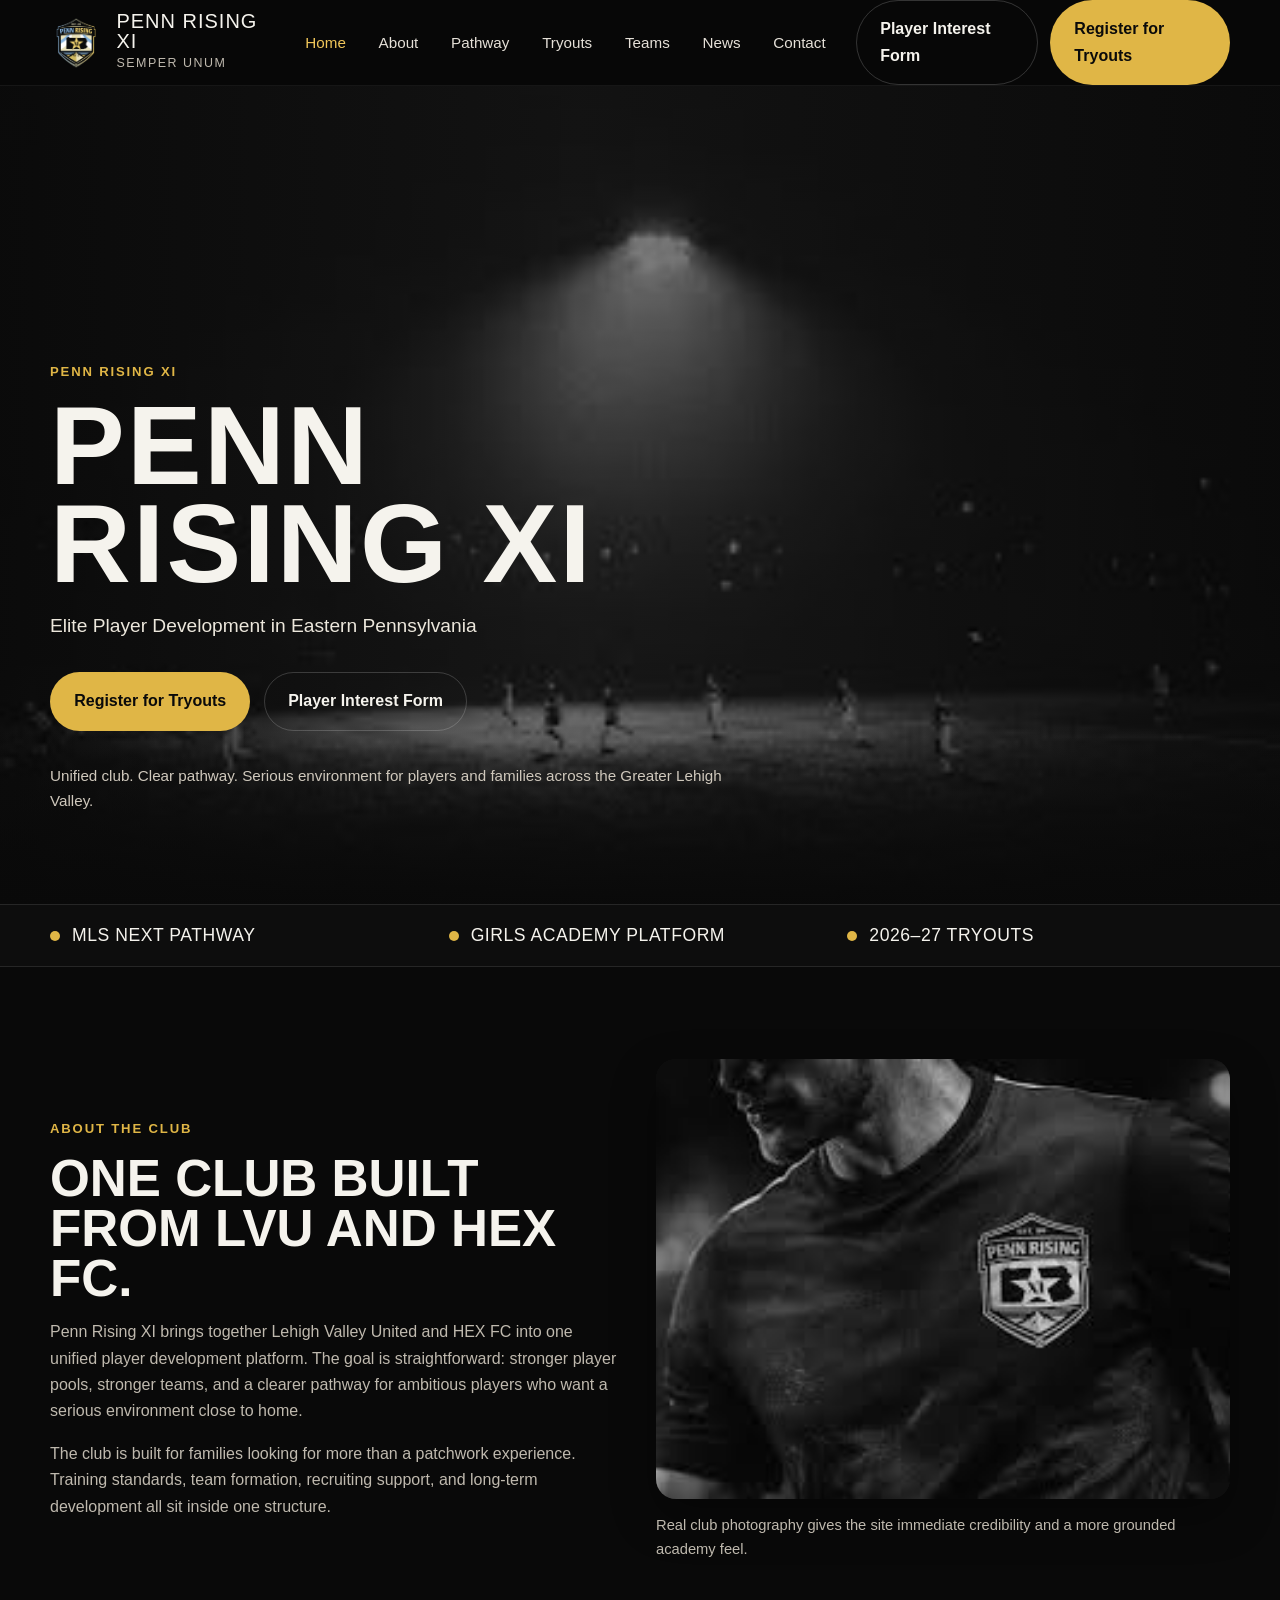
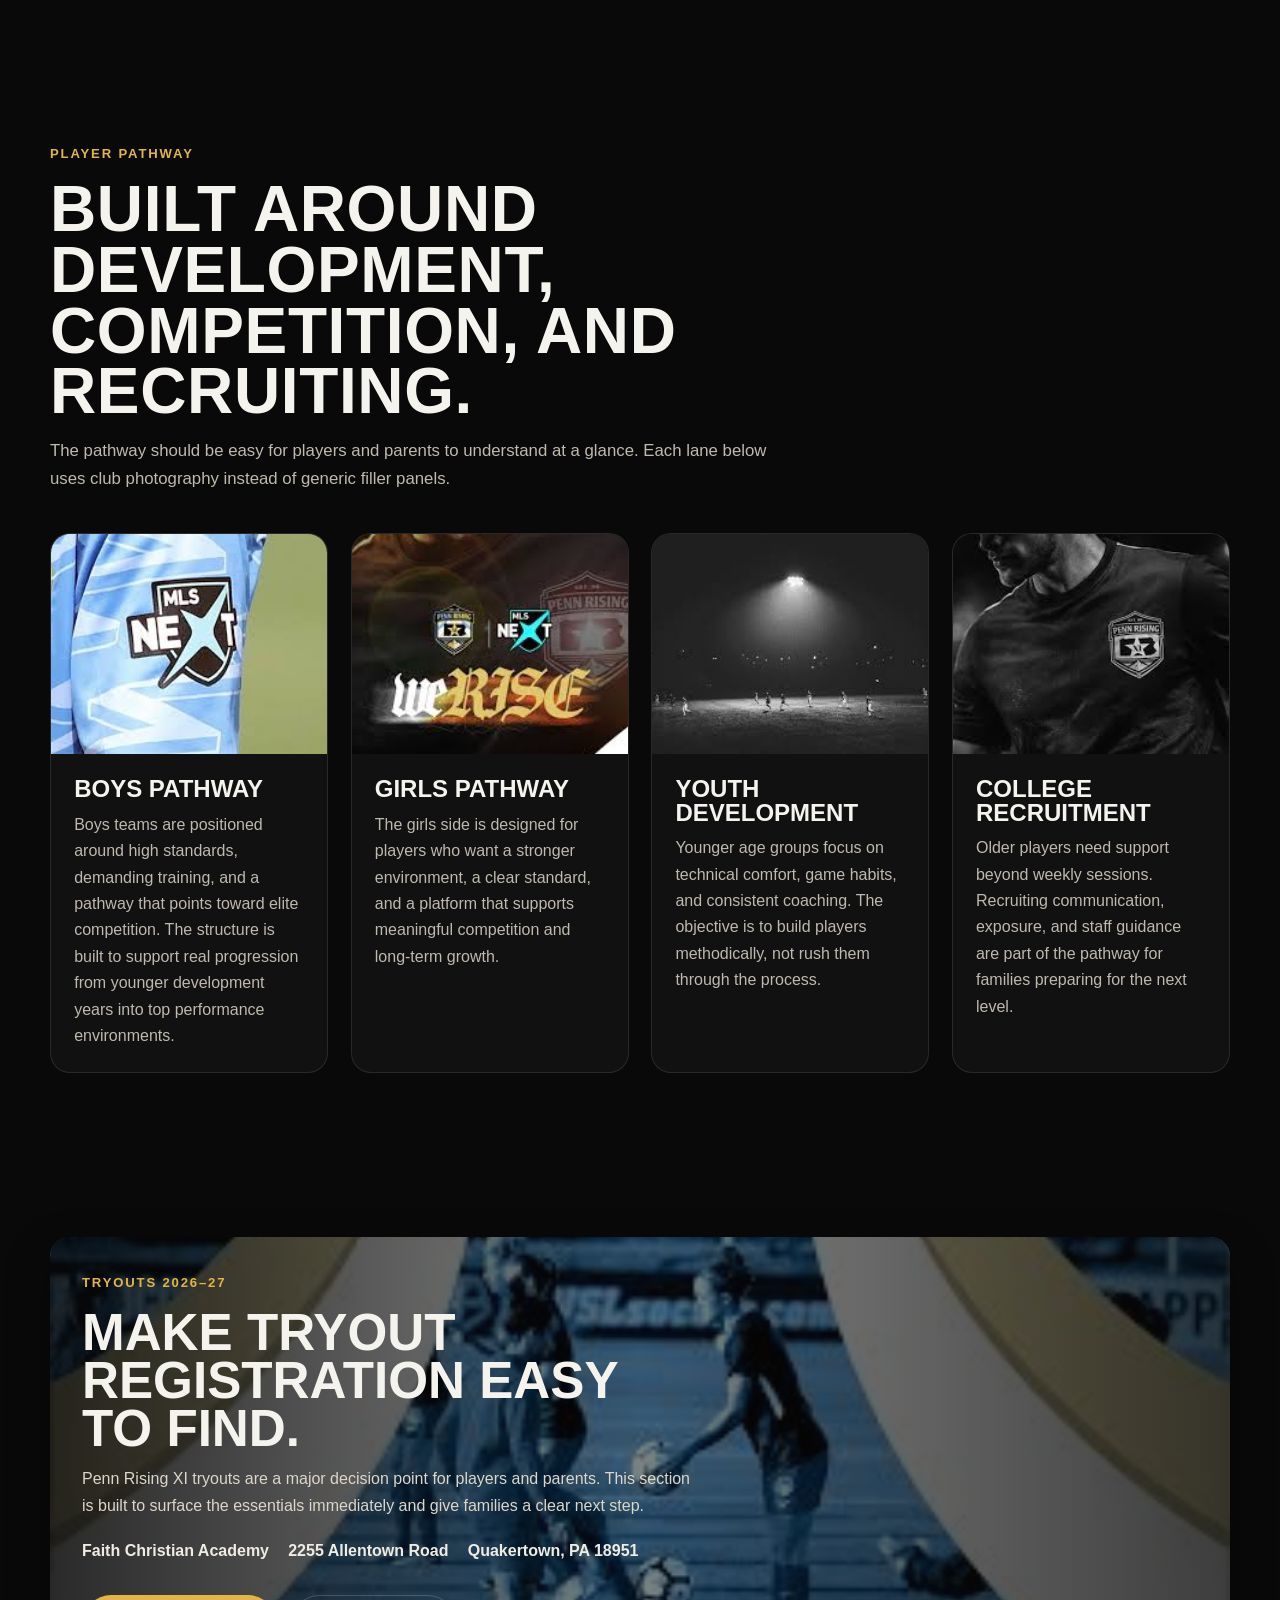
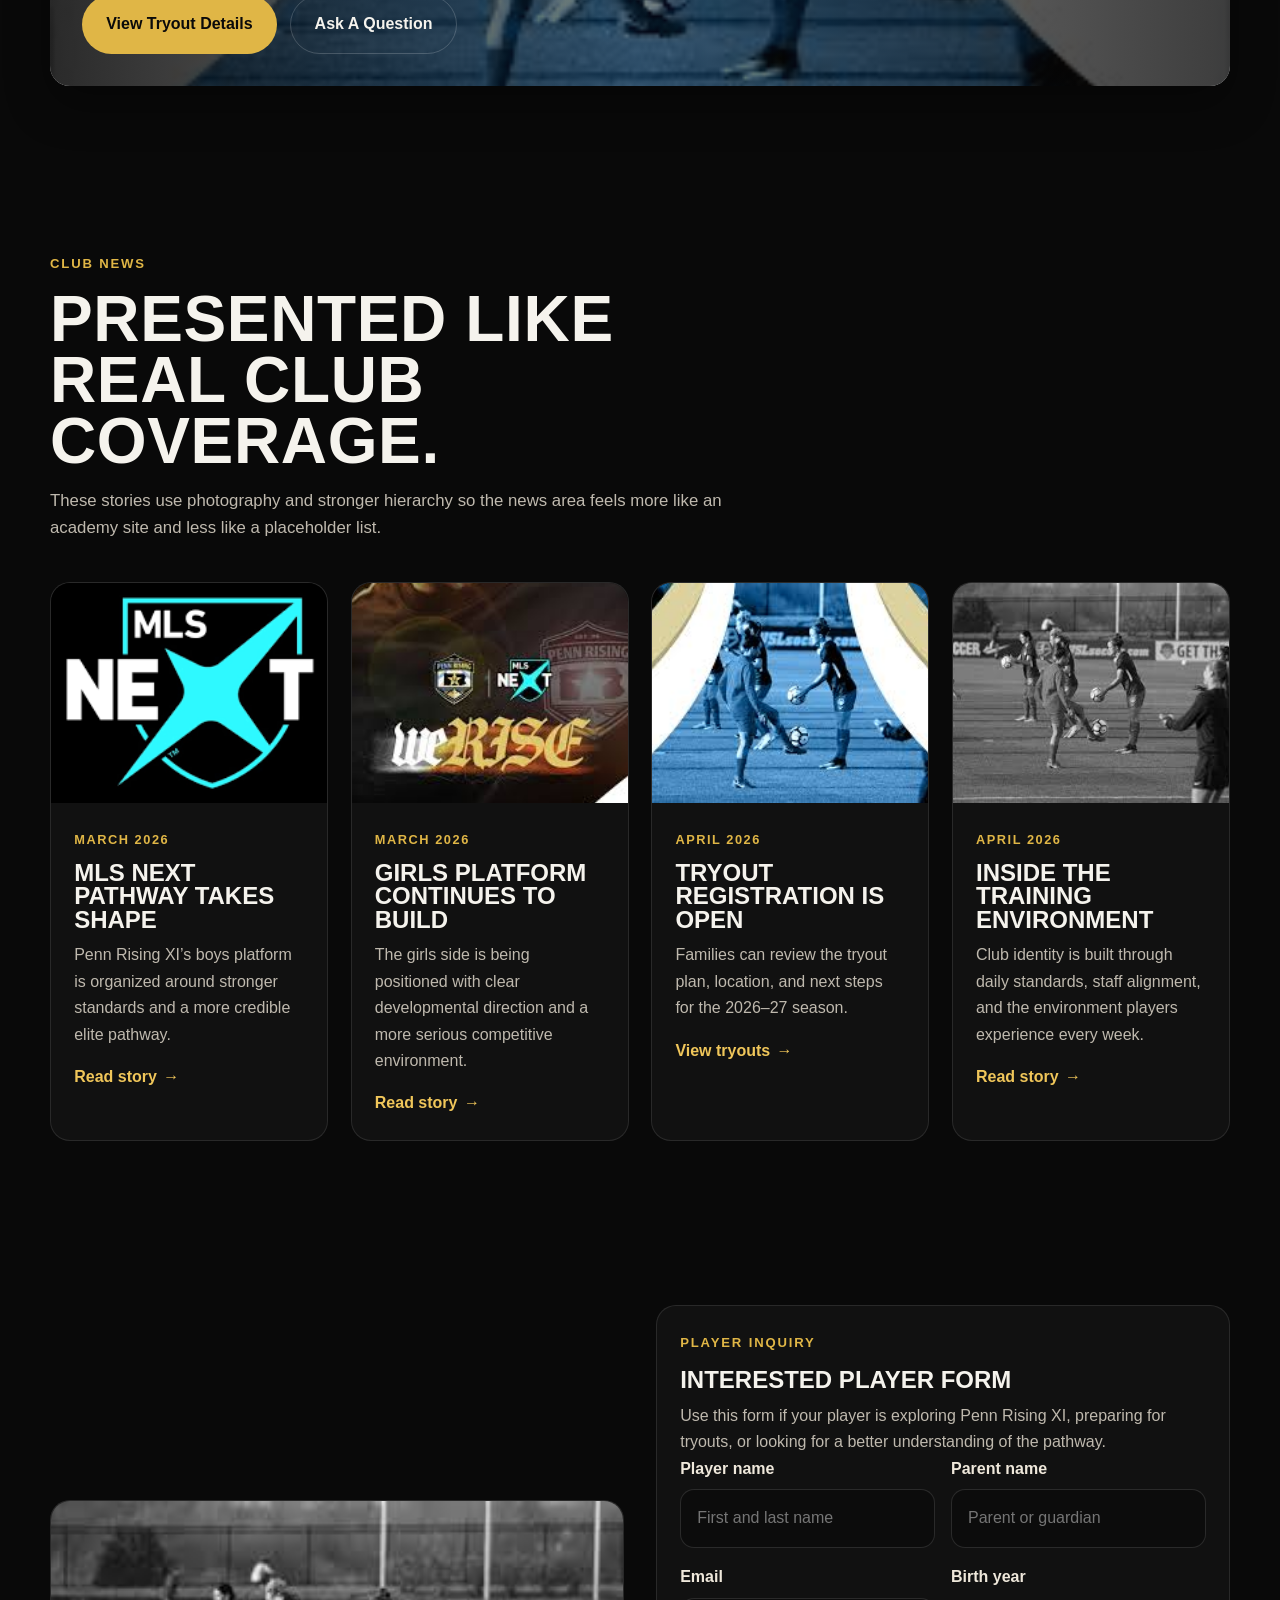
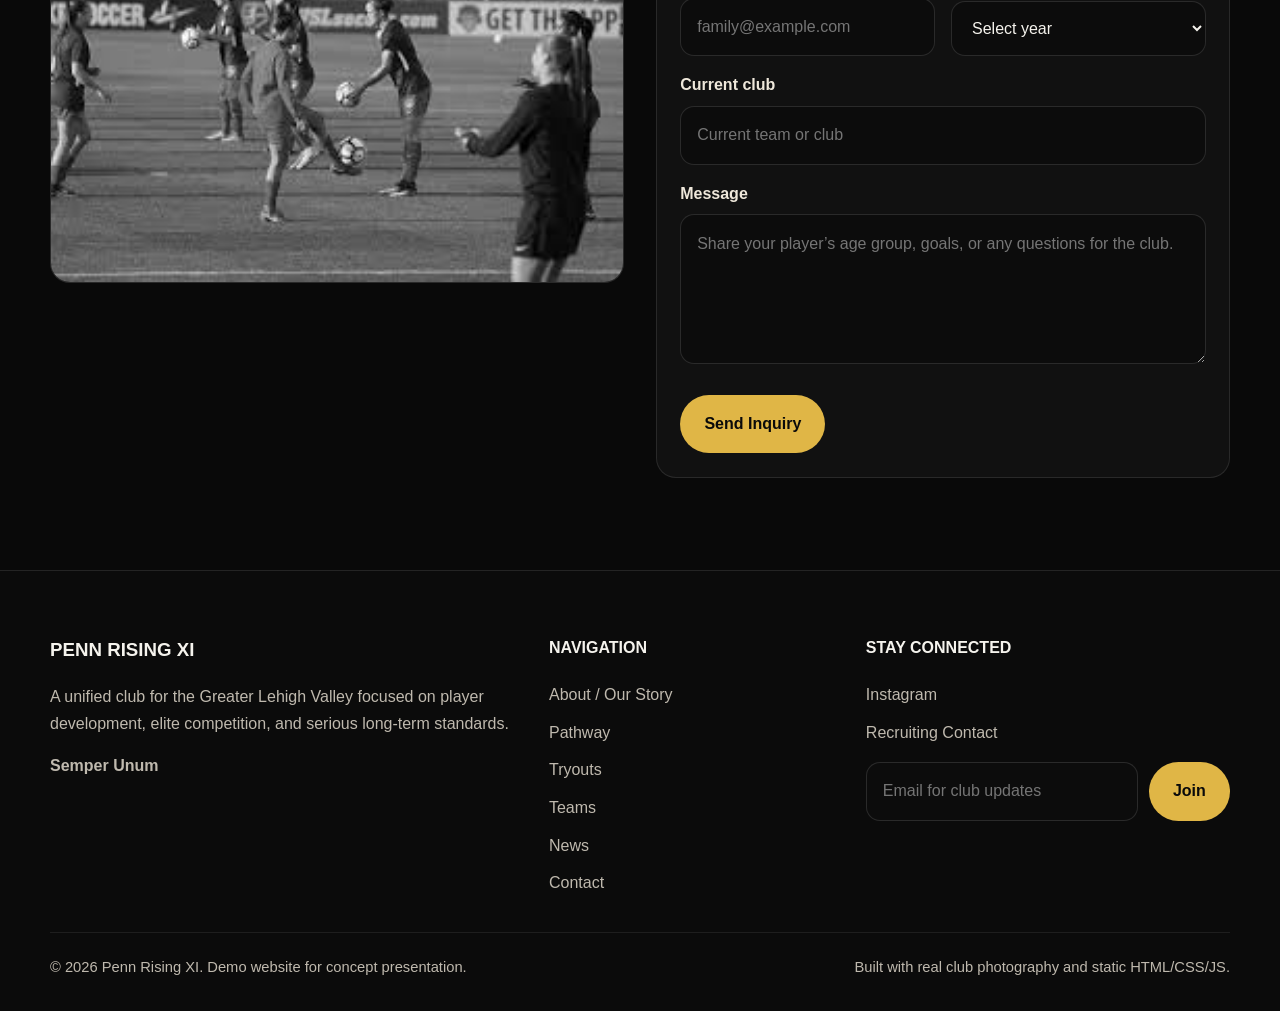
==== index.html @ 47b8cccc "1.0" ====
<!DOCTYPE html>
<html lang="en">
<head>
  <meta charset="UTF-8">
  <meta name="viewport" content="width=device-width, initial-scale=1.0">
  <title>Penn Rising XI | Elite Soccer in Eastern Pennsylvania</title>
  <meta name="description" content="Penn Rising XI is a unified soccer club in Eastern Pennsylvania focused on elite player development, academy pathways, tryouts, and recruiting support.">
  <link rel="stylesheet" href="css/styles.css">
</head>
<body>
  <header class="topbar">
    <div class="container nav">
      <a class="brand" href="index.html" aria-label="Penn Rising XI home">
        <img src="assets/2026_PennRisingXI_Logo.webp" alt="Penn Rising XI crest">
        <div class="brand-mark">
          <p class="brand-title">Penn Rising XI</p>
          <p class="brand-subtitle">Semper Unum</p>
        </div>
      </a>

      <button class="menu-toggle" type="button" aria-label="Toggle navigation" aria-expanded="false" data-menu-toggle>
        <span></span>
      </button>

      <div class="nav-menu" data-nav-menu>
        <nav class="nav-links" aria-label="Main navigation">
          <a href="index.html" data-nav-link>Home</a>
          <a href="about.html" data-nav-link>About</a>
          <a href="pathway.html" data-nav-link>Pathway</a>
          <a href="tryouts.html" data-nav-link>Tryouts</a>
          <a href="teams.html" data-nav-link>Teams</a>
          <a href="news.html" data-nav-link>News</a>
          <a href="contact.html" data-nav-link>Contact</a>
        </nav>
        <div class="nav-actions">
          <a class="btn btn-secondary" href="contact.html#player-form">Player Interest Form</a>
          <a class="btn btn-primary" href="tryouts.html">Register for Tryouts</a>
        </div>
      </div>
    </div>
  </header>

  <main>
    <section class="hero hero-home">
      <div class="container">
        <div class="hero-copy" data-reveal>
          <span class="eyebrow">Penn Rising XI</span>
          <h1>Penn Rising XI</h1>
          <p class="hero-subheadline">Elite Player Development in Eastern Pennsylvania</p>
          <div class="hero-actions">
            <a class="btn btn-primary" href="tryouts.html">Register for Tryouts</a>
            <a class="btn btn-secondary" href="contact.html#player-form">Player Interest Form</a>
          </div>
          <p class="hero-note">Unified club. Clear pathway. Serious environment for players and families across the Greater Lehigh Valley.</p>
        </div>
      </div>
    </section>

    <section class="announcement-strip">
      <div class="container announcement-list">
        <div class="announcement-item">MLS NEXT Pathway</div>
        <div class="announcement-item">Girls Academy Platform</div>
        <div class="announcement-item">2026–27 Tryouts</div>
      </div>
    </section>

    <section class="section">
      <div class="container split-layout">
        <div class="editorial-copy" data-reveal>
          <span class="eyebrow">About The Club</span>
          <h2>One club built from LVU and HEX FC.</h2>
          <p>Penn Rising XI brings together Lehigh Valley United and HEX FC into one unified player development platform. The goal is straightforward: stronger player pools, stronger teams, and a clearer pathway for ambitious players who want a serious environment close to home.</p>
          <p>The club is built for families looking for more than a patchwork experience. Training standards, team formation, recruiting support, and long-term development all sit inside one structure.</p>
        </div>
        <div data-reveal>
          <div class="image-frame">
            <img src="assets/BlackAndWhiteJersy.jpg" alt="Penn Rising XI player in black and white jersey">
          </div>
          <p class="caption-text">Real club photography gives the site immediate credibility and a more grounded academy feel.</p>
        </div>
      </div>
    </section>

    <section class="section-tight">
      <div class="container">
        <div class="section-header" data-reveal>
          <span class="eyebrow">Player Pathway</span>
          <h2>Built around development, competition, and recruiting.</h2>
          <p>The pathway should be easy for players and parents to understand at a glance. Each lane below uses club photography instead of generic filler panels.</p>
        </div>

        <div class="pathway-grid">
          <article class="photo-card" data-reveal>
            <img src="assets/MlsNextJersyPatch.jpg" alt="MLS NEXT jersey patch detail">
            <div class="photo-card-body">
              <h3>Boys Pathway</h3>
              <p>Boys teams are positioned around high standards, demanding training, and a pathway that points toward elite competition. The structure is built to support real progression from younger development years into top performance environments.</p>
            </div>
          </article>

          <article class="photo-card" data-reveal>
            <img src="assets/WeRise.jpg" alt="Penn Rising XI player with We Rise signage">
            <div class="photo-card-body">
              <h3>Girls Pathway</h3>
              <p>The girls side is designed for players who want a stronger environment, a clear standard, and a platform that supports meaningful competition and long-term growth.</p>
            </div>
          </article>

          <article class="photo-card" data-reveal>
            <img src="assets/HomePRXi.jpg" alt="Penn Rising XI players during training or match activity">
            <div class="photo-card-body">
              <h3>Youth Development</h3>
              <p>Younger age groups focus on technical comfort, game habits, and consistent coaching. The objective is to build players methodically, not rush them through the process.</p>
            </div>
          </article>

          <article class="photo-card" data-reveal>
            <img src="assets/BlackAndWhiteJersy.jpg" alt="Penn Rising XI player jersey close-up">
            <div class="photo-card-body">
              <h3>College Recruitment</h3>
              <p>Older players need support beyond weekly sessions. Recruiting communication, exposure, and staff guidance are part of the pathway for families preparing for the next level.</p>
            </div>
          </article>
        </div>
      </div>
    </section>

    <section class="section">
      <div class="container">
        <div class="feature-banner feature-banner-tryouts" data-reveal>
          <div class="feature-content">
            <span class="eyebrow">Tryouts 2026–27</span>
            <h2>Make tryout registration easy to find.</h2>
            <p>Penn Rising XI tryouts are a major decision point for players and parents. This section is built to surface the essentials immediately and give families a clear next step.</p>
            <div class="feature-details">
              <span>Faith Christian Academy</span>
              <span>2255 Allentown Road</span>
              <span>Quakertown, PA 18951</span>
            </div>
            <div class="hero-actions">
              <a class="btn btn-primary" href="tryouts.html">View Tryout Details</a>
              <a class="btn btn-secondary" href="contact.html">Ask A Question</a>
            </div>
          </div>
        </div>
      </div>
    </section>

    <section class="section-tight">
      <div class="container">
        <div class="section-header" data-reveal>
          <span class="eyebrow">Club News</span>
          <h2>Presented like real club coverage.</h2>
          <p>These stories use photography and stronger hierarchy so the news area feels more like an academy site and less like a placeholder list.</p>
        </div>

        <div class="news-grid">
          <article class="story-card" data-reveal>
            <img src="assets/MlsNextBlackBG.png" alt="MLS NEXT graphic on dark background">
            <div class="story-body">
              <time datetime="2026-03-01">March 2026</time>
              <h3>MLS NEXT pathway takes shape</h3>
              <p>Penn Rising XI’s boys platform is organized around stronger standards and a more credible elite pathway.</p>
              <a href="news.html">Read story</a>
            </div>
          </article>

          <article class="story-card" data-reveal>
            <img src="assets/WeRise.jpg" alt="Penn Rising XI player and We Rise message">
            <div class="story-body">
              <time datetime="2026-03-09">March 2026</time>
              <h3>Girls platform continues to build</h3>
              <p>The girls side is being positioned with clear developmental direction and a more serious competitive environment.</p>
              <a href="news.html">Read story</a>
            </div>
          </article>

          <article class="story-card" data-reveal>
            <img src="assets/Tryout.jpg" alt="Penn Rising XI tryout session image">
            <div class="story-body">
              <time datetime="2026-04-14">April 2026</time>
              <h3>Tryout registration is open</h3>
              <p>Families can review the tryout plan, location, and next steps for the 2026–27 season.</p>
              <a href="tryouts.html">View tryouts</a>
            </div>
          </article>

          <article class="story-card" data-reveal>
            <img src="assets/tryoutsWithNoEdits.jpg" alt="Penn Rising XI players in training or evaluation setting">
            <div class="story-body">
              <time datetime="2026-04-28">April 2026</time>
              <h3>Inside the training environment</h3>
              <p>Club identity is built through daily standards, staff alignment, and the environment players experience every week.</p>
              <a href="about.html">Read story</a>
            </div>
          </article>
        </div>
      </div>
    </section>

    <section class="section">
      <div class="container split-layout" id="player-form">
        <div data-reveal>
          <div class="photo-slab">
            <img src="assets/tryoutsWithNoEdits.jpg" alt="Penn Rising XI players during training or tryout activity">
          </div>
        </div>

        <form class="form-panel" data-reveal>
          <span class="eyebrow">Player Inquiry</span>
          <h3>Interested Player Form</h3>
          <p>Use this form if your player is exploring Penn Rising XI, preparing for tryouts, or looking for a better understanding of the pathway.</p>
          <div class="form-grid">
            <div class="field">
              <label for="home-player-name">Player name</label>
              <input id="home-player-name" name="player-name" type="text" placeholder="First and last name">
            </div>
            <div class="field">
              <label for="home-parent-name">Parent name</label>
              <input id="home-parent-name" name="parent-name" type="text" placeholder="Parent or guardian">
            </div>
            <div class="field">
              <label for="home-email">Email</label>
              <input id="home-email" name="email" type="email" placeholder="family@example.com">
            </div>
            <div class="field">
              <label for="home-birth-year">Birth year</label>
              <select id="home-birth-year" name="birth-year">
                <option value="">Select year</option>
                <option>2018</option>
                <option>2017</option>
                <option>2016</option>
                <option>2015</option>
                <option>2014</option>
                <option>2013</option>
                <option>2012</option>
                <option>2011</option>
                <option>2010</option>
                <option>2009</option>
                <option>2008</option>
              </select>
            </div>
            <div class="field field-full">
              <label for="home-current-club">Current club</label>
              <input id="home-current-club" name="current-club" type="text" placeholder="Current team or club">
            </div>
            <div class="field field-full">
              <label for="home-message">Message</label>
              <textarea id="home-message" name="message" placeholder="Share your player’s age group, goals, or any questions for the club."></textarea>
            </div>
          </div>
          <div class="hero-actions">
            <button class="btn btn-primary" type="submit">Send Inquiry</button>
          </div>
        </form>
      </div>
    </section>
  </main>

  <footer class="footer">
    <div class="container">
      <div class="footer-grid">
        <div>
          <h3>Penn Rising XI</h3>
          <p>A unified club for the Greater Lehigh Valley focused on player development, elite competition, and serious long-term standards.</p>
          <p><strong>Semper Unum</strong></p>
        </div>
        <div>
          <h4>Navigation</h4>
          <ul class="footer-nav">
            <li><a href="about.html">About / Our Story</a></li>
            <li><a href="pathway.html">Pathway</a></li>
            <li><a href="tryouts.html">Tryouts</a></li>
            <li><a href="teams.html">Teams</a></li>
            <li><a href="news.html">News</a></li>
            <li><a href="contact.html">Contact</a></li>
          </ul>
        </div>
        <div>
          <h4>Stay Connected</h4>
          <ul class="footer-links">
            <li><a href="https://www.instagram.com/" target="_blank" rel="noreferrer">Instagram</a></li>
            <li><a href="contact.html">Recruiting Contact</a></li>
          </ul>
          <form class="newsletter">
            <input type="email" placeholder="Email for club updates" aria-label="Email for newsletter">
            <button class="btn btn-primary" type="submit">Join</button>
          </form>
        </div>
      </div>
      <div class="footer-bottom">
        <span>© 2026 Penn Rising XI. Demo website for concept presentation.</span>
        <span>Built with real club photography and static HTML/CSS/JS.</span>
      </div>
    </div>
  </footer>

  <script src="js/main.js"></script>
</body>
</html>
---- css/styles.css ----
:root {
  --bg: #090909;
  --surface: #111111;
  --surface-2: #171717;
  --surface-3: #1e1e1e;
  --text: #f5f3ed;
  --muted: #bfb9ae;
  --line: rgba(255, 255, 255, 0.1);
  --gold: #e0b646;
  --gold-strong: #f0c65a;
  --container: 1180px;
  --nav-height: 82px;
  --radius: 20px;
  --radius-sm: 12px;
  --shadow: 0 18px 44px rgba(0, 0, 0, 0.34);
  --transition: 220ms ease;
}

*,
*::before,
*::after {
  box-sizing: border-box;
}

html {
  scroll-behavior: smooth;
}

body {
  margin: 0;
  background: var(--bg);
  color: var(--text);
  font-family: "Segoe UI", "Helvetica Neue", Arial, sans-serif;
  line-height: 1.65;
}

img {
  display: block;
  max-width: 100%;
}

a {
  color: inherit;
  text-decoration: none;
}

button,
input,
select,
textarea {
  font: inherit;
}

main {
  overflow: hidden;
}

.container {
  width: min(var(--container), calc(100% - 2rem));
  margin: 0 auto;
}

.section {
  padding: 5.75rem 0;
}

.section-tight {
  padding: 4.5rem 0;
}

.eyebrow {
  display: inline-block;
  margin-bottom: 0.9rem;
  color: var(--gold);
  font-size: 0.82rem;
  font-weight: 700;
  letter-spacing: 0.14em;
  text-transform: uppercase;
}

.section-header {
  max-width: 720px;
  margin-bottom: 2.5rem;
}

.section-header h1,
.section-header h2 {
  margin: 0 0 0.95rem;
  font-family: Impact, Haettenschweiler, "Arial Narrow Bold", "Arial Narrow", sans-serif;
  font-weight: 700;
  font-size: clamp(2.3rem, 5vw, 4.2rem);
  line-height: 0.95;
  letter-spacing: 0.01em;
  text-transform: uppercase;
}

.section-header p {
  margin: 0;
  color: var(--muted);
  font-size: 1.05rem;
}

.topbar {
  position: sticky;
  top: 0;
  z-index: 40;
  background: rgba(7, 7, 7, 0.86);
  border-bottom: 1px solid rgba(255, 255, 255, 0.06);
  backdrop-filter: blur(14px);
  transition: background var(--transition), box-shadow var(--transition);
}

.topbar.scrolled {
  background: rgba(7, 7, 7, 0.96);
  box-shadow: 0 10px 28px rgba(0, 0, 0, 0.25);
}

.nav {
  min-height: var(--nav-height);
  display: flex;
  align-items: center;
  justify-content: space-between;
  gap: 1rem;
}

.brand {
  display: flex;
  align-items: center;
  gap: 0.9rem;
  min-width: 0;
}

.brand img {
  width: 52px;
  height: 52px;
  object-fit: contain;
}

.brand-title {
  margin: 0;
  font-family: Impact, Haettenschweiler, "Arial Narrow Bold", "Arial Narrow", sans-serif;
  font-size: 1.25rem;
  line-height: 1;
  letter-spacing: 0.05em;
  text-transform: uppercase;
}

.brand-subtitle {
  margin: 0.15rem 0 0;
  color: var(--muted);
  font-size: 0.78rem;
  letter-spacing: 0.12em;
  text-transform: uppercase;
}

.nav-menu {
  display: flex;
  align-items: center;
  gap: 1rem;
}

.nav-links {
  display: flex;
  align-items: center;
  gap: 0.25rem;
}

.nav-links a {
  padding: 0.7rem 0.9rem;
  color: #e5e0d8;
  font-size: 0.95rem;
  transition: color var(--transition), background var(--transition);
}

.nav-links a:hover,
.nav-links a.active {
  color: var(--gold-strong);
}

.nav-actions {
  display: flex;
  align-items: center;
  gap: 0.75rem;
}

.menu-toggle {
  display: none;
  width: 48px;
  height: 48px;
  border: 1px solid var(--line);
  border-radius: 12px;
  background: transparent;
  color: var(--text);
  align-items: center;
  justify-content: center;
  cursor: pointer;
}

.menu-toggle span,
.menu-toggle span::before,
.menu-toggle span::after {
  display: block;
  width: 18px;
  height: 2px;
  border-radius: 999px;
  background: currentColor;
  content: "";
  transition: transform var(--transition), opacity var(--transition);
}

.menu-toggle span::before {
  transform: translateY(-6px);
}

.menu-toggle span::after {
  transform: translateY(4px);
}

.menu-toggle[aria-expanded="true"] span {
  background: transparent;
}

.menu-toggle[aria-expanded="true"] span::before {
  transform: rotate(45deg);
}

.menu-toggle[aria-expanded="true"] span::after {
  transform: rotate(-45deg);
}

.btn {
  display: inline-flex;
  align-items: center;
  justify-content: center;
  gap: 0.55rem;
  padding: 0.95rem 1.45rem;
  border: 1px solid transparent;
  border-radius: 999px;
  font-weight: 700;
  transition: transform var(--transition), background var(--transition), border-color var(--transition), color var(--transition);
  cursor: pointer;
}

.btn:hover {
  transform: translateY(-1px);
}

.btn-primary {
  background: var(--gold);
  color: #0a0a0a;
}

.btn-primary:hover {
  background: var(--gold-strong);
}

.btn-secondary {
  background: transparent;
  color: var(--text);
  border-color: rgba(255, 255, 255, 0.18);
}

.btn-secondary:hover {
  border-color: var(--gold);
  color: var(--gold-strong);
}

.hero {
  position: relative;
  min-height: calc(100vh - var(--nav-height));
  display: flex;
  align-items: end;
  padding: 4rem 0 4.75rem;
  background-position: center;
  background-repeat: no-repeat;
  background-size: cover;
}

.hero::before {
  content: "";
  position: absolute;
  inset: 0;
  background: linear-gradient(90deg, rgba(6, 6, 6, 0.82) 0%, rgba(6, 6, 6, 0.5) 45%, rgba(6, 6, 6, 0.82) 100%);
}

.hero::after {
  content: "";
  position: absolute;
  inset: auto 0 0 0;
  height: 180px;
  background: linear-gradient(180deg, transparent, rgba(9, 9, 9, 0.96));
}

.hero-home {
  background-image: url("../assets/HomePRXi.jpg");
}

.hero-home .container {
  position: relative;
  z-index: 1;
}

.hero-copy {
  max-width: 680px;
}

.hero-copy h1 {
  margin: 0 0 1rem;
  font-family: Impact, Haettenschweiler, "Arial Narrow Bold", "Arial Narrow", sans-serif;
  font-size: clamp(4rem, 10vw, 7rem);
  line-height: 0.88;
  letter-spacing: 0.02em;
  text-transform: uppercase;
}

.hero-subheadline {
  margin: 0;
  max-width: 620px;
  color: #ece7dc;
  font-size: 1.2rem;
}

.hero-actions {
  display: flex;
  flex-wrap: wrap;
  gap: 0.85rem;
  margin-top: 1.9rem;
}

.hero-note {
  margin-top: 2rem;
  color: #cfc8bc;
  font-size: 0.95rem;
}

.announcement-strip {
  border-top: 1px solid var(--line);
  border-bottom: 1px solid var(--line);
  background: #0d0d0d;
}

.announcement-list {
  display: grid;
  grid-template-columns: repeat(3, 1fr);
  gap: 1rem;
  padding: 1rem 0;
}

.announcement-item {
  display: flex;
  align-items: center;
  gap: 0.75rem;
  font-family: Impact, Haettenschweiler, "Arial Narrow Bold", "Arial Narrow", sans-serif;
  font-size: 1.1rem;
  letter-spacing: 0.03em;
  text-transform: uppercase;
}

.announcement-item::before {
  content: "";
  width: 10px;
  height: 10px;
  border-radius: 50%;
  background: var(--gold);
  flex: 0 0 auto;
}

.split-layout {
  display: grid;
  grid-template-columns: 1fr 1fr;
  gap: 2rem;
  align-items: center;
}

.editorial-copy h3,
.editorial-copy h2 {
  margin: 0 0 1rem;
  font-family: Impact, Haettenschweiler, "Arial Narrow Bold", "Arial Narrow", sans-serif;
  font-size: clamp(2rem, 4vw, 3.3rem);
  line-height: 0.97;
  text-transform: uppercase;
}

.editorial-copy p {
  margin: 0 0 1rem;
  color: var(--muted);
}

.editorial-copy p:last-child {
  margin-bottom: 0;
}

.image-frame {
  overflow: hidden;
  border-radius: var(--radius);
  background: var(--surface);
  box-shadow: var(--shadow);
}

.image-frame img {
  width: 100%;
  height: 100%;
  min-height: 440px;
  object-fit: cover;
}

.caption-text {
  margin-top: 0.85rem;
  color: var(--muted);
  font-size: 0.92rem;
}

.pathway-grid,
.news-grid,
.grid-2,
.grid-3,
.grid-4,
.team-grid {
  display: grid;
  gap: 1.4rem;
}

.pathway-grid {
  grid-template-columns: repeat(4, minmax(0, 1fr));
}

.grid-2 {
  grid-template-columns: repeat(2, minmax(0, 1fr));
}

.grid-3,
.team-grid {
  grid-template-columns: repeat(3, minmax(0, 1fr));
}

.grid-4 {
  grid-template-columns: repeat(4, minmax(0, 1fr));
}

.photo-card,
.story-card,
.card,
.form-panel,
.info-panel,
.timeline-card,
.cta-panel {
  border: 1px solid var(--line);
  border-radius: var(--radius);
  background: var(--surface);
  overflow: hidden;
}

.photo-card,
.story-card,
.card,
.timeline-card {
  transition: transform var(--transition), border-color var(--transition);
}

.photo-card:hover,
.story-card:hover,
.card:hover,
.timeline-card:hover {
  transform: translateY(-3px);
  border-color: rgba(224, 182, 70, 0.4);
}

.photo-card img,
.story-card img,
.team-card img {
  width: 100%;
  height: 220px;
  object-fit: cover;
}

.photo-card-body,
.story-body,
.card,
.form-panel,
.info-panel {
  padding: 1.45rem;
}

.photo-card h3,
.story-card h3,
.card h3,
.timeline-card h3,
.form-panel h3,
.info-panel h3 {
  margin: 0 0 0.7rem;
  font-family: Impact, Haettenschweiler, "Arial Narrow Bold", "Arial Narrow", sans-serif;
  font-size: 1.5rem;
  line-height: 0.98;
  text-transform: uppercase;
}

.photo-card p,
.story-card p,
.card p,
.timeline-card p,
.info-panel p,
.form-panel p {
  margin: 0;
  color: var(--muted);
}

.feature-list,
.meta-list,
.simple-list {
  margin: 1rem 0 0;
  padding: 0;
  list-style: none;
  display: grid;
  gap: 0.65rem;
}

.feature-list li,
.meta-list li,
.simple-list li {
  display: flex;
  align-items: flex-start;
  gap: 0.65rem;
  color: #e7e2d7;
}

.feature-list li::before,
.meta-list li::before,
.simple-list li::before {
  content: "";
  width: 8px;
  height: 8px;
  margin-top: 0.5rem;
  border-radius: 50%;
  background: var(--gold);
  flex: 0 0 auto;
}

.feature-banner {
  position: relative;
  min-height: 420px;
  display: flex;
  align-items: end;
  padding: 2rem;
  border-radius: var(--radius);
  overflow: hidden;
  background-position: center;
  background-repeat: no-repeat;
  background-size: cover;
  box-shadow: var(--shadow);
}

.feature-banner::before {
  content: "";
  position: absolute;
  inset: 0;
  background: linear-gradient(90deg, rgba(7, 7, 7, 0.86) 0%, rgba(7, 7, 7, 0.5) 50%, rgba(7, 7, 7, 0.78) 100%);
}

.feature-banner-tryouts {
  background-image: url("../assets/Tryout.jpg");
}

.feature-banner .feature-content {
  position: relative;
  z-index: 1;
  max-width: 620px;
}

.feature-banner h2,
.feature-banner h3 {
  margin: 0 0 0.85rem;
  font-family: Impact, Haettenschweiler, "Arial Narrow Bold", "Arial Narrow", sans-serif;
  font-size: clamp(2.2rem, 4vw, 3.6rem);
  line-height: 0.94;
  text-transform: uppercase;
}

.feature-banner p {
  margin: 0;
  color: #ddd6ca;
}

.feature-details {
  display: flex;
  flex-wrap: wrap;
  gap: 0.8rem 1.2rem;
  margin-top: 1.2rem;
  color: #f0ece4;
  font-weight: 600;
}

.news-grid {
  grid-template-columns: repeat(4, minmax(0, 1fr));
}

.story-card time {
  display: inline-block;
  margin-bottom: 0.65rem;
  color: var(--gold);
  font-size: 0.8rem;
  font-weight: 700;
  letter-spacing: 0.12em;
  text-transform: uppercase;
}

.story-card a {
  display: inline-flex;
  margin-top: 1rem;
  color: var(--gold-strong);
  font-weight: 700;
}

.story-card a::after {
  content: "→";
  margin-left: 0.4rem;
}

.page-hero {
  position: relative;
  padding: 6rem 0 4rem;
  min-height: 360px;
  display: flex;
  align-items: end;
  background-position: center;
  background-repeat: no-repeat;
  background-size: cover;
}

.page-hero::before {
  content: "";
  position: absolute;
  inset: 0;
  background: linear-gradient(90deg, rgba(8, 8, 8, 0.82), rgba(8, 8, 8, 0.56), rgba(8, 8, 8, 0.82));
}

.page-hero .container {
  position: relative;
  z-index: 1;
}

.page-hero-about {
  background-image: url("../assets/BlackAndWhiteJersy.jpg");
}

.page-hero-pathway {
  background-image: url("../assets/MlsNextJersyPatch.jpg");
}

.page-hero-tryouts {
  background-image: url("../assets/tryoutsWithNoEdits.jpg");
}

.page-hero-news {
  background-image: url("../assets/HomePRXi.jpg");
}

.page-hero-contact {
  background-image: url("../assets/WeRise.jpg");
  background-position: center top;
}

.page-hero-teams {
  background-image: url("../assets/Tryout.jpg");
}

.breadcrumbs {
  display: flex;
  flex-wrap: wrap;
  gap: 0.55rem;
  margin-bottom: 1rem;
  color: #cec7bb;
  font-size: 0.92rem;
}

.breadcrumbs span:last-child {
  color: var(--gold);
}

.card {
  padding: 1.4rem;
}

.card-label {
  display: inline-block;
  margin-bottom: 0.75rem;
  color: var(--gold);
  font-size: 0.82rem;
  font-weight: 700;
  letter-spacing: 0.12em;
  text-transform: uppercase;
}

.photo-slab {
  overflow: hidden;
  border-radius: var(--radius);
  border: 1px solid var(--line);
  background: var(--surface);
}

.photo-slab img {
  width: 100%;
  height: 100%;
  min-height: 360px;
  object-fit: cover;
}

.table-wrap {
  overflow-x: auto;
  border: 1px solid var(--line);
  border-radius: var(--radius);
  background: var(--surface);
}

table {
  width: 100%;
  min-width: 720px;
  border-collapse: collapse;
}

th,
td {
  padding: 1rem 1.05rem;
  text-align: left;
  border-bottom: 1px solid rgba(255, 255, 255, 0.08);
}

th {
  color: var(--gold);
  font-size: 0.82rem;
  letter-spacing: 0.12em;
  text-transform: uppercase;
}

.badge {
  display: inline-flex;
  align-items: center;
  padding: 0.4rem 0.7rem;
  border-radius: 999px;
  background: rgba(224, 182, 70, 0.14);
  color: var(--gold-strong);
  font-size: 0.82rem;
  font-weight: 700;
}

.timeline {
  display: grid;
  gap: 1rem;
}

.timeline-card {
  display: grid;
  grid-template-columns: 140px 1fr;
  gap: 1rem;
  padding: 1.35rem;
}

.timeline-year {
  color: var(--gold);
  font-size: 0.84rem;
  font-weight: 700;
  letter-spacing: 0.14em;
  text-transform: uppercase;
}

.team-card {
  border: 1px solid var(--line);
  border-radius: var(--radius);
  overflow: hidden;
  background: var(--surface);
}

.team-card-body {
  padding: 1.35rem;
}

.team-card h3 {
  margin: 0 0 0.7rem;
  font-family: Impact, Haettenschweiler, "Arial Narrow Bold", "Arial Narrow", sans-serif;
  font-size: 1.45rem;
  line-height: 1;
  text-transform: uppercase;
}

.form-panel,
.info-panel {
  height: 100%;
}

.form-grid {
  display: grid;
  grid-template-columns: repeat(2, minmax(0, 1fr));
  gap: 1rem;
}

.field {
  display: grid;
  gap: 0.45rem;
}

.field-full {
  grid-column: 1 / -1;
}

.field label {
  color: #efe8db;
  font-weight: 600;
}

.field input,
.field select,
.field textarea,
.newsletter input {
  width: 100%;
  padding: 0.95rem 1rem;
  border: 1px solid rgba(255, 255, 255, 0.12);
  border-radius: 14px;
  background: #0c0c0c;
  color: var(--text);
}

.field textarea {
  min-height: 150px;
  resize: vertical;
}

.field input:focus,
.field select:focus,
.field textarea:focus,
.newsletter input:focus {
  outline: none;
  border-color: rgba(224, 182, 70, 0.55);
}

.newsletter {
  display: flex;
  gap: 0.7rem;
  margin-top: 1rem;
}

.footer {
  padding: 4rem 0 2rem;
  border-top: 1px solid var(--line);
  background: #0b0b0b;
}

.footer-grid {
  display: grid;
  grid-template-columns: 1.3fr 0.8fr 1fr;
  gap: 1.6rem;
}

.footer h3,
.footer h4 {
  margin-top: 0;
  font-family: Impact, Haettenschweiler, "Arial Narrow Bold", "Arial Narrow", sans-serif;
  text-transform: uppercase;
}

.footer p,
.footer li,
.footer a {
  color: var(--muted);
}

.footer-nav,
.footer-links {
  margin: 0;
  padding: 0;
  list-style: none;
  display: grid;
  gap: 0.7rem;
}

.footer-bottom {
  display: flex;
  flex-wrap: wrap;
  justify-content: space-between;
  gap: 0.75rem;
  margin-top: 2.2rem;
  padding-top: 1.4rem;
  border-top: 1px solid rgba(255, 255, 255, 0.08);
  color: var(--muted);
  font-size: 0.92rem;
}

[data-reveal] {
  opacity: 0;
  transform: translateY(22px);
  transition: opacity 700ms ease, transform 700ms ease;
}

[data-reveal].revealed {
  opacity: 1;
  transform: translateY(0);
}

@media (max-width: 1100px) {
  .pathway-grid,
  .news-grid {
    grid-template-columns: repeat(2, minmax(0, 1fr));
  }

  .grid-4 {
    grid-template-columns: repeat(2, minmax(0, 1fr));
  }
}

@media (max-width: 920px) {
  .split-layout,
  .grid-2,
  .grid-3,
  .team-grid,
  .footer-grid {
    grid-template-columns: 1fr;
  }

  .hero {
    min-height: auto;
    padding: 5rem 0 4rem;
  }
}

@media (max-width: 860px) {
  .menu-toggle {
    display: inline-flex;
  }

  .nav-menu {
    position: absolute;
    top: calc(100% + 0.75rem);
    left: 1rem;
    right: 1rem;
    display: none;
    padding: 1rem;
    border: 1px solid rgba(255, 255, 255, 0.08);
    border-radius: 16px;
    background: rgba(8, 8, 8, 0.98);
    box-shadow: var(--shadow);
  }

  .nav-menu.open {
    display: grid;
    gap: 1rem;
  }

  .nav-links,
  .nav-actions {
    flex-direction: column;
    align-items: stretch;
  }

  .nav-links a,
  .nav-actions .btn {
    width: 100%;
  }

  .announcement-list,
  .pathway-grid,
  .news-grid,
  .grid-4 {
    grid-template-columns: 1fr;
  }

  .timeline-card {
    grid-template-columns: 1fr;
  }
}

@media (max-width: 640px) {
  .section {
    padding: 4.5rem 0;
  }

  .section-tight {
    padding: 3.6rem 0;
  }

  .hero-copy h1 {
    font-size: clamp(3rem, 18vw, 4.75rem);
  }

  .hero-subheadline,
  .section-header p {
    font-size: 1rem;
  }

  .btn,
  .hero-actions .btn,
  .newsletter,
  .newsletter .btn {
    width: 100%;
  }

  .newsletter {
    flex-direction: column;
  }

  .form-grid {
    grid-template-columns: 1fr;
  }

  .brand-subtitle {
    display: none;
  }

  .image-frame img,
  .photo-slab img {
    min-height: 280px;
  }
}
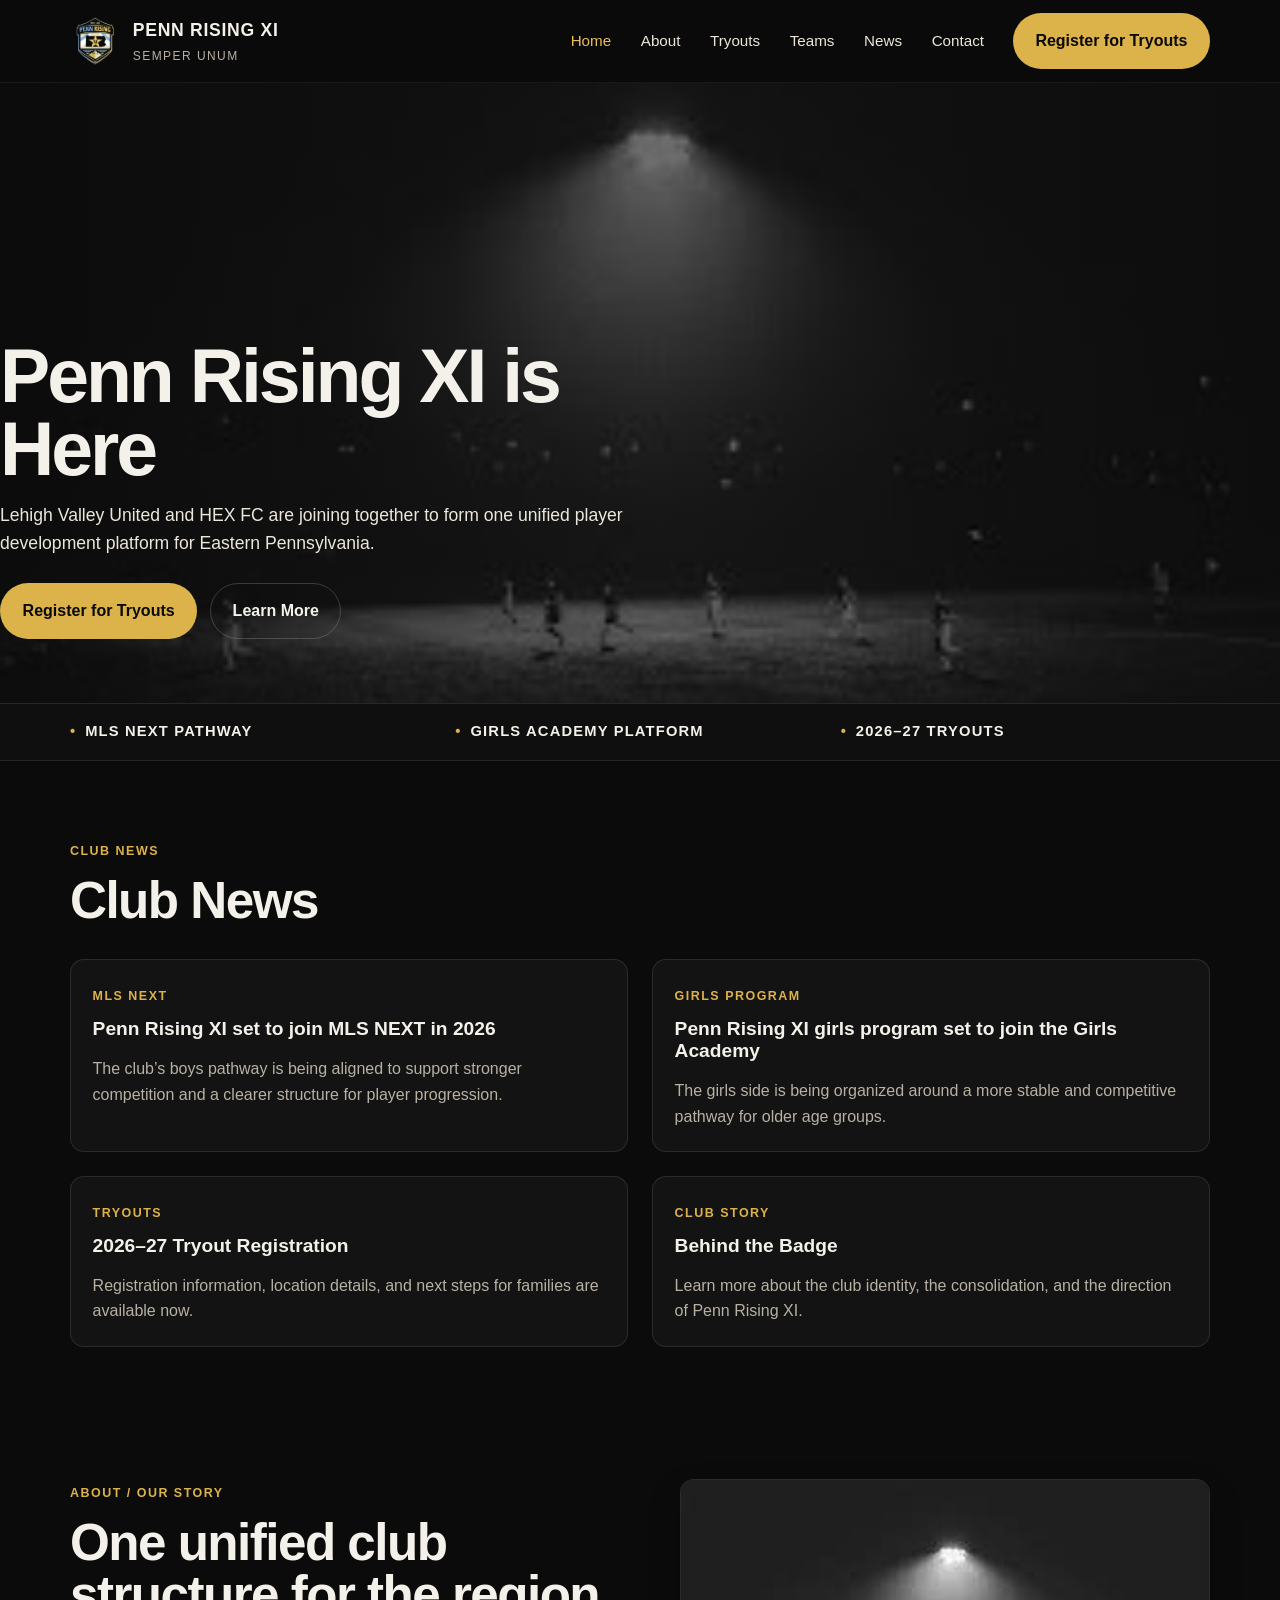
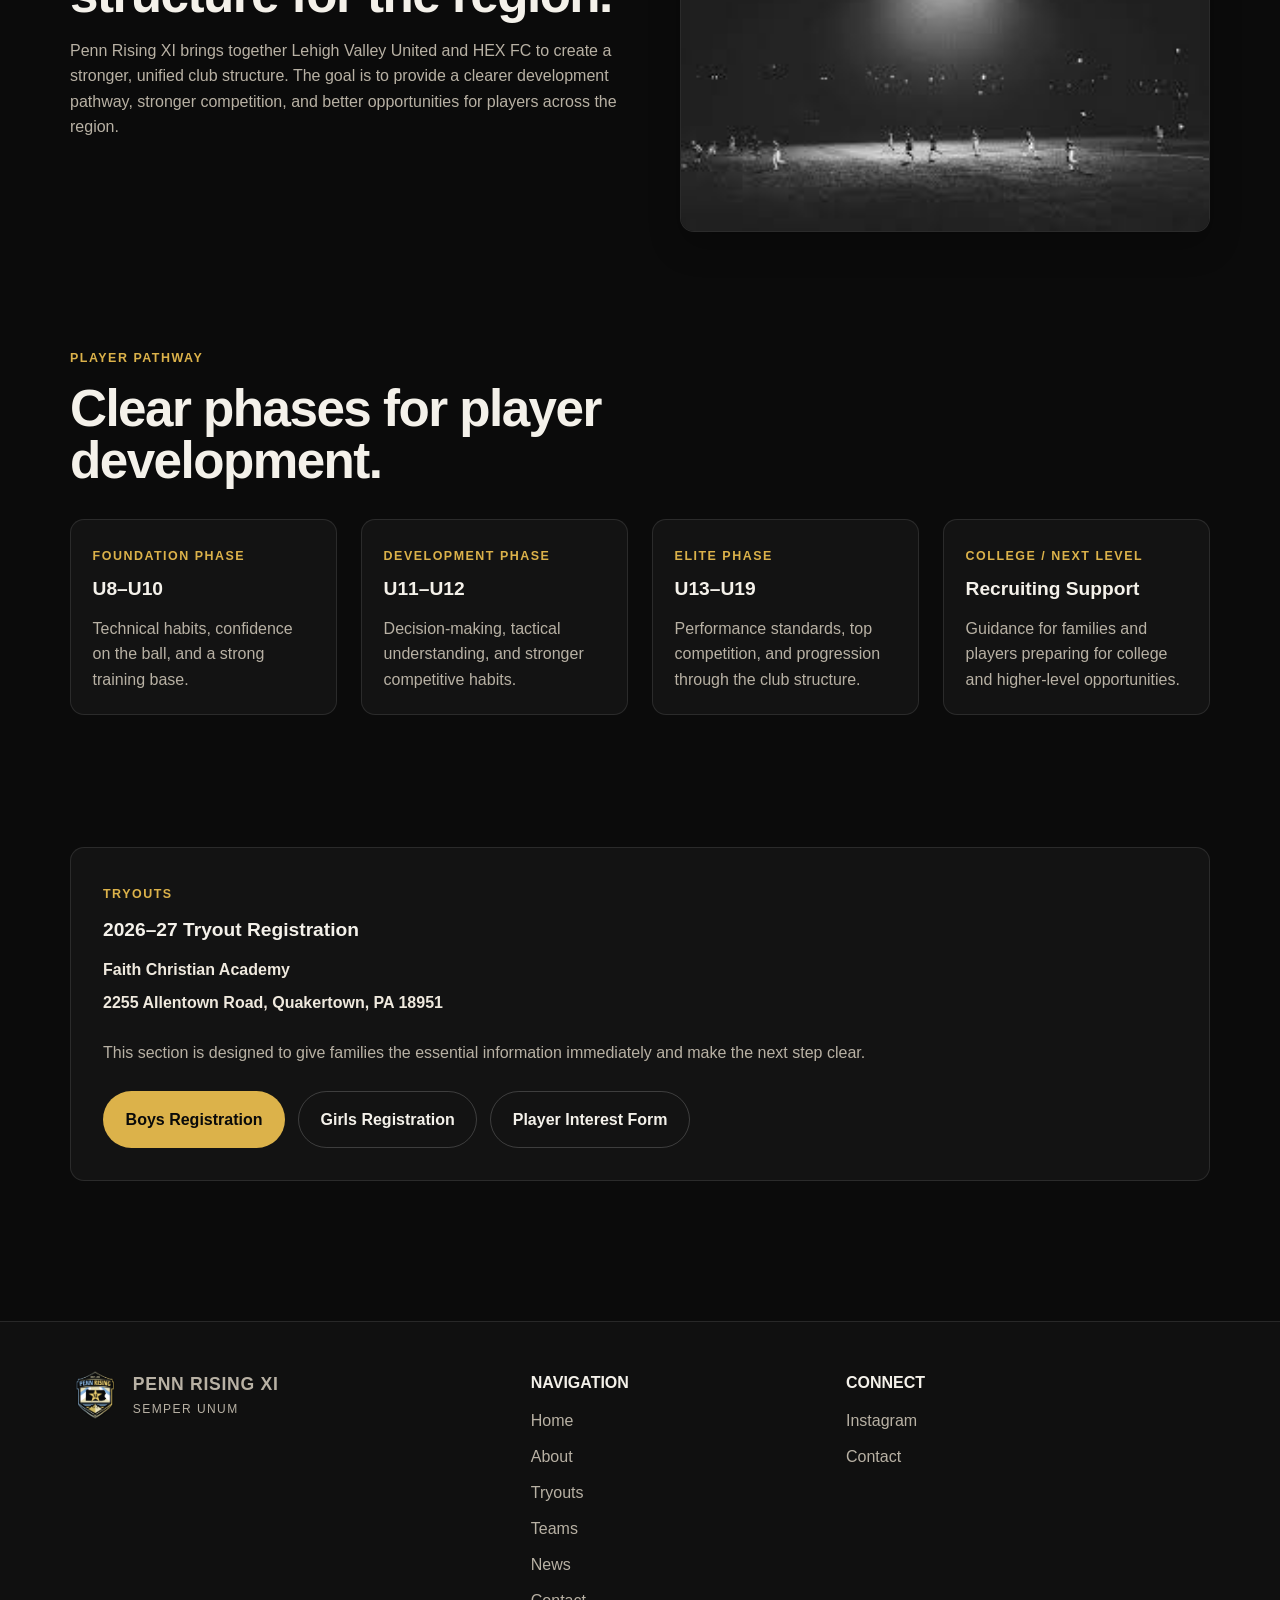
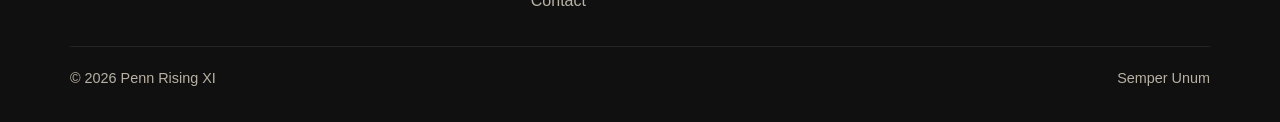
==== commit b9a580c2: "1.1" ====
--- a/index.html
+++ b/index.html
@@ -3,8 +3,8 @@
 <head>
   <meta charset="UTF-8">
   <meta name="viewport" content="width=device-width, initial-scale=1.0">
-  <title>Penn Rising XI | Elite Soccer in Eastern Pennsylvania</title>
-  <meta name="description" content="Penn Rising XI is a unified soccer club in Eastern Pennsylvania focused on elite player development, academy pathways, tryouts, and recruiting support.">
+  <title>Penn Rising XI | Home</title>
+  <meta name="description" content="Penn Rising XI is a unified player development platform formed by Lehigh Valley United and HEX FC.">
   <link rel="stylesheet" href="css/styles.css">
 </head>
 <body>
@@ -12,7 +12,7 @@
     <div class="container nav">
       <a class="brand" href="index.html" aria-label="Penn Rising XI home">
         <img src="assets/2026_PennRisingXI_Logo.webp" alt="Penn Rising XI crest">
-        <div class="brand-mark">
+        <div>
           <p class="brand-title">Penn Rising XI</p>
           <p class="brand-subtitle">Semper Unum</p>
         </div>
@@ -26,14 +26,12 @@
         <nav class="nav-links" aria-label="Main navigation">
           <a href="index.html" data-nav-link>Home</a>
           <a href="about.html" data-nav-link>About</a>
-          <a href="pathway.html" data-nav-link>Pathway</a>
           <a href="tryouts.html" data-nav-link>Tryouts</a>
           <a href="teams.html" data-nav-link>Teams</a>
           <a href="news.html" data-nav-link>News</a>
           <a href="contact.html" data-nav-link>Contact</a>
         </nav>
         <div class="nav-actions">
-          <a class="btn btn-secondary" href="contact.html#player-form">Player Interest Form</a>
           <a class="btn btn-primary" href="tryouts.html">Register for Tryouts</a>
         </div>
       </div>
@@ -42,16 +40,14 @@
 
   <main>
     <section class="hero hero-home">
-      <div class="container">
+      <div class="container hero-inner">
         <div class="hero-copy" data-reveal>
-          <span class="eyebrow">Penn Rising XI</span>
-          <h1>Penn Rising XI</h1>
-          <p class="hero-subheadline">Elite Player Development in Eastern Pennsylvania</p>
+          <h1>Penn Rising XI is Here</h1>
+          <p>Lehigh Valley United and HEX FC are joining together to form one unified player development platform for Eastern Pennsylvania.</p>
           <div class="hero-actions">
             <a class="btn btn-primary" href="tryouts.html">Register for Tryouts</a>
-            <a class="btn btn-secondary" href="contact.html#player-form">Player Interest Form</a>
+            <a class="btn btn-secondary" href="about.html">Learn More</a>
           </div>
-          <p class="hero-note">Unified club. Clear pathway. Serious environment for players and families across the Greater Lehigh Valley.</p>
         </div>
       </div>
     </section>
@@ -65,18 +61,45 @@
     </section>
 
     <section class="section">
-      <div class="container split-layout">
-        <div class="editorial-copy" data-reveal>
-          <span class="eyebrow">About The Club</span>
-          <h2>One club built from LVU and HEX FC.</h2>
-          <p>Penn Rising XI brings together Lehigh Valley United and HEX FC into one unified player development platform. The goal is straightforward: stronger player pools, stronger teams, and a clearer pathway for ambitious players who want a serious environment close to home.</p>
-          <p>The club is built for families looking for more than a patchwork experience. Training standards, team formation, recruiting support, and long-term development all sit inside one structure.</p>
+      <div class="container">
+        <div class="section-header" data-reveal>
+          <span class="eyebrow">Club News</span>
+          <h2>Club News</h2>
         </div>
-        <div data-reveal>
-          <div class="image-frame">
-            <img src="assets/BlackAndWhiteJersy.jpg" alt="Penn Rising XI player in black and white jersey">
-          </div>
-          <p class="caption-text">Real club photography gives the site immediate credibility and a more grounded academy feel.</p>
+        <div class="news-grid">
+          <article class="news-item" data-reveal>
+            <span class="news-date">MLS NEXT</span>
+            <h3>Penn Rising XI set to join MLS NEXT in 2026</h3>
+            <p>The club’s boys pathway is being aligned to support stronger competition and a clearer structure for player progression.</p>
+          </article>
+          <article class="news-item" data-reveal>
+            <span class="news-date">Girls Program</span>
+            <h3>Penn Rising XI girls program set to join the Girls Academy</h3>
+            <p>The girls side is being organized around a more stable and competitive pathway for older age groups.</p>
+          </article>
+          <article class="news-item" data-reveal>
+            <span class="news-date">Tryouts</span>
+            <h3>2026–27 Tryout Registration</h3>
+            <p>Registration information, location details, and next steps for families are available now.</p>
+          </article>
+          <article class="news-item" data-reveal>
+            <span class="news-date">Club Story</span>
+            <h3>Behind the Badge</h3>
+            <p>Learn more about the club identity, the consolidation, and the direction of Penn Rising XI.</p>
+          </article>
+        </div>
+      </div>
+    </section>
+
+    <section class="section-tight">
+      <div class="container two-column">
+        <div class="content-block" data-reveal>
+          <span class="eyebrow">About / Our Story</span>
+          <h2>One unified club structure for the region.</h2>
+          <p>Penn Rising XI brings together Lehigh Valley United and HEX FC to create a stronger, unified club structure. The goal is to provide a clearer development pathway, stronger competition, and better opportunities for players across the region.</p>
+        </div>
+        <div class="media-block" data-reveal>
+          <img src="assets/HomePRXi.jpg" alt="Penn Rising XI players gathered on the field">
         </div>
       </div>
     </section>
@@ -85,41 +108,28 @@
       <div class="container">
         <div class="section-header" data-reveal>
           <span class="eyebrow">Player Pathway</span>
-          <h2>Built around development, competition, and recruiting.</h2>
-          <p>The pathway should be easy for players and parents to understand at a glance. Each lane below uses club photography instead of generic filler panels.</p>
+          <h2>Clear phases for player development.</h2>
         </div>
-
         <div class="pathway-grid">
-          <article class="photo-card" data-reveal>
-            <img src="assets/MlsNextJersyPatch.jpg" alt="MLS NEXT jersey patch detail">
-            <div class="photo-card-body">
-              <h3>Boys Pathway</h3>
-              <p>Boys teams are positioned around high standards, demanding training, and a pathway that points toward elite competition. The structure is built to support real progression from younger development years into top performance environments.</p>
-            </div>
+          <article class="card" data-reveal>
+            <span class="card-label">Foundation Phase</span>
+            <h3>U8–U10</h3>
+            <p>Technical habits, confidence on the ball, and a strong training base.</p>
           </article>
-
-          <article class="photo-card" data-reveal>
-            <img src="assets/WeRise.jpg" alt="Penn Rising XI player with We Rise signage">
-            <div class="photo-card-body">
-              <h3>Girls Pathway</h3>
-              <p>The girls side is designed for players who want a stronger environment, a clear standard, and a platform that supports meaningful competition and long-term growth.</p>
-            </div>
+          <article class="card" data-reveal>
+            <span class="card-label">Development Phase</span>
+            <h3>U11–U12</h3>
+            <p>Decision-making, tactical understanding, and stronger competitive habits.</p>
           </article>
-
-          <article class="photo-card" data-reveal>
-            <img src="assets/HomePRXi.jpg" alt="Penn Rising XI players during training or match activity">
-            <div class="photo-card-body">
-              <h3>Youth Development</h3>
-              <p>Younger age groups focus on technical comfort, game habits, and consistent coaching. The objective is to build players methodically, not rush them through the process.</p>
-            </div>
+          <article class="card" data-reveal>
+            <span class="card-label">Elite Phase</span>
+            <h3>U13–U19</h3>
+            <p>Performance standards, top competition, and progression through the club structure.</p>
           </article>
-
-          <article class="photo-card" data-reveal>
-            <img src="assets/BlackAndWhiteJersy.jpg" alt="Penn Rising XI player jersey close-up">
-            <div class="photo-card-body">
-              <h3>College Recruitment</h3>
-              <p>Older players need support beyond weekly sessions. Recruiting communication, exposure, and staff guidance are part of the pathway for families preparing for the next level.</p>
-            </div>
+          <article class="card" data-reveal>
+            <span class="card-label">College / Next Level</span>
+            <h3>Recruiting Support</h3>
+            <p>Guidance for families and players preparing for college and higher-level opportunities.</p>
           </article>
         </div>
       </div>
@@ -127,132 +137,20 @@
 
     <section class="section">
       <div class="container">
-        <div class="feature-banner feature-banner-tryouts" data-reveal>
-          <div class="feature-content">
-            <span class="eyebrow">Tryouts 2026–27</span>
-            <h2>Make tryout registration easy to find.</h2>
-            <p>Penn Rising XI tryouts are a major decision point for players and parents. This section is built to surface the essentials immediately and give families a clear next step.</p>
-            <div class="feature-details">
-              <span>Faith Christian Academy</span>
-              <span>2255 Allentown Road</span>
-              <span>Quakertown, PA 18951</span>
-            </div>
-            <div class="hero-actions">
-              <a class="btn btn-primary" href="tryouts.html">View Tryout Details</a>
-              <a class="btn btn-secondary" href="contact.html">Ask A Question</a>
-            </div>
+        <div class="panel tryout-panel" data-reveal>
+          <span class="eyebrow">Tryouts</span>
+          <h3>2026–27 Tryout Registration</h3>
+          <div class="tryout-meta">
+            <span>Faith Christian Academy</span>
+            <span>2255 Allentown Road, Quakertown, PA 18951</span>
+          </div>
+          <p>This section is designed to give families the essential information immediately and make the next step clear.</p>
+          <div class="hero-actions">
+            <a class="btn btn-primary" href="tryouts.html">Boys Registration</a>
+            <a class="btn btn-secondary" href="tryouts.html">Girls Registration</a>
+            <a class="btn btn-secondary" href="contact.html#player-form">Player Interest Form</a>
           </div>
         </div>
-      </div>
-    </section>
-
-    <section class="section-tight">
-      <div class="container">
-        <div class="section-header" data-reveal>
-          <span class="eyebrow">Club News</span>
-          <h2>Presented like real club coverage.</h2>
-          <p>These stories use photography and stronger hierarchy so the news area feels more like an academy site and less like a placeholder list.</p>
-        </div>
-
-        <div class="news-grid">
-          <article class="story-card" data-reveal>
-            <img src="assets/MlsNextBlackBG.png" alt="MLS NEXT graphic on dark background">
-            <div class="story-body">
-              <time datetime="2026-03-01">March 2026</time>
-              <h3>MLS NEXT pathway takes shape</h3>
-              <p>Penn Rising XI’s boys platform is organized around stronger standards and a more credible elite pathway.</p>
-              <a href="news.html">Read story</a>
-            </div>
-          </article>
-
-          <article class="story-card" data-reveal>
-            <img src="assets/WeRise.jpg" alt="Penn Rising XI player and We Rise message">
-            <div class="story-body">
-              <time datetime="2026-03-09">March 2026</time>
-              <h3>Girls platform continues to build</h3>
-              <p>The girls side is being positioned with clear developmental direction and a more serious competitive environment.</p>
-              <a href="news.html">Read story</a>
-            </div>
-          </article>
-
-          <article class="story-card" data-reveal>
-            <img src="assets/Tryout.jpg" alt="Penn Rising XI tryout session image">
-            <div class="story-body">
-              <time datetime="2026-04-14">April 2026</time>
-              <h3>Tryout registration is open</h3>
-              <p>Families can review the tryout plan, location, and next steps for the 2026–27 season.</p>
-              <a href="tryouts.html">View tryouts</a>
-            </div>
-          </article>
-
-          <article class="story-card" data-reveal>
-            <img src="assets/tryoutsWithNoEdits.jpg" alt="Penn Rising XI players in training or evaluation setting">
-            <div class="story-body">
-              <time datetime="2026-04-28">April 2026</time>
-              <h3>Inside the training environment</h3>
-              <p>Club identity is built through daily standards, staff alignment, and the environment players experience every week.</p>
-              <a href="about.html">Read story</a>
-            </div>
-          </article>
-        </div>
-      </div>
-    </section>
-
-    <section class="section">
-      <div class="container split-layout" id="player-form">
-        <div data-reveal>
-          <div class="photo-slab">
-            <img src="assets/tryoutsWithNoEdits.jpg" alt="Penn Rising XI players during training or tryout activity">
-          </div>
-        </div>
-
-        <form class="form-panel" data-reveal>
-          <span class="eyebrow">Player Inquiry</span>
-          <h3>Interested Player Form</h3>
-          <p>Use this form if your player is exploring Penn Rising XI, preparing for tryouts, or looking for a better understanding of the pathway.</p>
-          <div class="form-grid">
-            <div class="field">
-              <label for="home-player-name">Player name</label>
-              <input id="home-player-name" name="player-name" type="text" placeholder="First and last name">
-            </div>
-            <div class="field">
-              <label for="home-parent-name">Parent name</label>
-              <input id="home-parent-name" name="parent-name" type="text" placeholder="Parent or guardian">
-            </div>
-            <div class="field">
-              <label for="home-email">Email</label>
-              <input id="home-email" name="email" type="email" placeholder="family@example.com">
-            </div>
-            <div class="field">
-              <label for="home-birth-year">Birth year</label>
-              <select id="home-birth-year" name="birth-year">
-                <option value="">Select year</option>
-                <option>2018</option>
-                <option>2017</option>
-                <option>2016</option>
-                <option>2015</option>
-                <option>2014</option>
-                <option>2013</option>
-                <option>2012</option>
-                <option>2011</option>
-                <option>2010</option>
-                <option>2009</option>
-                <option>2008</option>
-              </select>
-            </div>
-            <div class="field field-full">
-              <label for="home-current-club">Current club</label>
-              <input id="home-current-club" name="current-club" type="text" placeholder="Current team or club">
-            </div>
-            <div class="field field-full">
-              <label for="home-message">Message</label>
-              <textarea id="home-message" name="message" placeholder="Share your player’s age group, goals, or any questions for the club."></textarea>
-            </div>
-          </div>
-          <div class="hero-actions">
-            <button class="btn btn-primary" type="submit">Send Inquiry</button>
-          </div>
-        </form>
       </div>
     </section>
   </main>
@@ -261,15 +159,19 @@
     <div class="container">
       <div class="footer-grid">
         <div>
-          <h3>Penn Rising XI</h3>
-          <p>A unified club for the Greater Lehigh Valley focused on player development, elite competition, and serious long-term standards.</p>
-          <p><strong>Semper Unum</strong></p>
+          <a class="brand" href="index.html" aria-label="Penn Rising XI home">
+            <img src="assets/2026_PennRisingXI_Logo.webp" alt="Penn Rising XI crest">
+            <div>
+              <p class="brand-title">Penn Rising XI</p>
+              <p class="brand-subtitle">Semper Unum</p>
+            </div>
+          </a>
         </div>
         <div>
           <h4>Navigation</h4>
           <ul class="footer-nav">
-            <li><a href="about.html">About / Our Story</a></li>
-            <li><a href="pathway.html">Pathway</a></li>
+            <li><a href="index.html">Home</a></li>
+            <li><a href="about.html">About</a></li>
             <li><a href="tryouts.html">Tryouts</a></li>
             <li><a href="teams.html">Teams</a></li>
             <li><a href="news.html">News</a></li>
@@ -277,20 +179,16 @@
           </ul>
         </div>
         <div>
-          <h4>Stay Connected</h4>
+          <h4>Connect</h4>
           <ul class="footer-links">
             <li><a href="https://www.instagram.com/" target="_blank" rel="noreferrer">Instagram</a></li>
-            <li><a href="contact.html">Recruiting Contact</a></li>
+            <li><a href="contact.html">Contact</a></li>
           </ul>
-          <form class="newsletter">
-            <input type="email" placeholder="Email for club updates" aria-label="Email for newsletter">
-            <button class="btn btn-primary" type="submit">Join</button>
-          </form>
         </div>
       </div>
       <div class="footer-bottom">
-        <span>© 2026 Penn Rising XI. Demo website for concept presentation.</span>
-        <span>Built with real club photography and static HTML/CSS/JS.</span>
+        <span>© 2026 Penn Rising XI</span>
+        <span>Semper Unum</span>
       </div>
     </div>
   </footer>
--- a/css/styles.css
+++ b/css/styles.css
@@ -1,19 +1,17 @@
 :root {
-  --bg: #090909;
-  --surface: #111111;
-  --surface-2: #171717;
-  --surface-3: #1e1e1e;
-  --text: #f5f3ed;
-  --muted: #bfb9ae;
+  --bg: #0b0b0b;
+  --surface: #131313;
+  --surface-soft: #191919;
+  --text: #f4f1ea;
+  --muted: #b8b1a4;
   --line: rgba(255, 255, 255, 0.1);
-  --gold: #e0b646;
-  --gold-strong: #f0c65a;
-  --container: 1180px;
+  --gold: #dcb24a;
+  --gold-strong: #e8bf57;
+  --container: 1140px;
   --nav-height: 82px;
-  --radius: 20px;
-  --radius-sm: 12px;
-  --shadow: 0 18px 44px rgba(0, 0, 0, 0.34);
-  --transition: 220ms ease;
+  --radius: 14px;
+  --shadow: 0 14px 32px rgba(0, 0, 0, 0.24);
+  --transition: 180ms ease;
 }
 
 *,
@@ -30,8 +28,8 @@
   margin: 0;
   background: var(--bg);
   color: var(--text);
-  font-family: "Segoe UI", "Helvetica Neue", Arial, sans-serif;
-  line-height: 1.65;
+  font-family: Arial, Helvetica, sans-serif;
+  line-height: 1.6;
 }
 
 img {
@@ -46,13 +44,9 @@
 
 button,
 input,
-select,
-textarea {
+textarea,
+select {
   font: inherit;
-}
-
-main {
-  overflow: hidden;
 }
 
 .container {
@@ -61,58 +55,61 @@
 }
 
 .section {
-  padding: 5.75rem 0;
+  padding: 4.75rem 0;
 }
 
 .section-tight {
-  padding: 4.5rem 0;
+  padding: 3.5rem 0;
 }
 
 .eyebrow {
   display: inline-block;
-  margin-bottom: 0.9rem;
+  margin-bottom: 0.85rem;
   color: var(--gold);
-  font-size: 0.82rem;
+  font-size: 0.78rem;
   font-weight: 700;
-  letter-spacing: 0.14em;
+  letter-spacing: 0.12em;
   text-transform: uppercase;
 }
 
 .section-header {
-  max-width: 720px;
-  margin-bottom: 2.5rem;
+  max-width: 700px;
+  margin-bottom: 2rem;
 }
 
 .section-header h1,
-.section-header h2 {
-  margin: 0 0 0.95rem;
-  font-family: Impact, Haettenschweiler, "Arial Narrow Bold", "Arial Narrow", sans-serif;
-  font-weight: 700;
-  font-size: clamp(2.3rem, 5vw, 4.2rem);
-  line-height: 0.95;
-  letter-spacing: 0.01em;
-  text-transform: uppercase;
-}
-
-.section-header p {
-  margin: 0;
+.section-header h2,
+.content-block h2,
+.content-block h3 {
+  margin: 0 0 0.8rem;
+  font-family: Arial, Helvetica, sans-serif;
+  font-size: clamp(2rem, 4vw, 3.2rem);
+  font-weight: 800;
+  line-height: 1.02;
+  letter-spacing: -0.03em;
+}
+
+.section-header p,
+.content-block p,
+.card p,
+.news-item p,
+.panel p,
+.footer p,
+.footer li,
+.footer a {
   color: var(--muted);
-  font-size: 1.05rem;
 }
 
 .topbar {
   position: sticky;
   top: 0;
   z-index: 40;
-  background: rgba(7, 7, 7, 0.86);
+  background: rgba(11, 11, 11, 0.96);
   border-bottom: 1px solid rgba(255, 255, 255, 0.06);
-  backdrop-filter: blur(14px);
-  transition: background var(--transition), box-shadow var(--transition);
 }
 
 .topbar.scrolled {
-  background: rgba(7, 7, 7, 0.96);
-  box-shadow: 0 10px 28px rgba(0, 0, 0, 0.25);
+  box-shadow: 0 10px 24px rgba(0, 0, 0, 0.22);
 }
 
 .nav {
@@ -126,29 +123,27 @@
 .brand {
   display: flex;
   align-items: center;
-  gap: 0.9rem;
-  min-width: 0;
+  gap: 0.8rem;
 }
 
 .brand img {
-  width: 52px;
-  height: 52px;
+  width: 50px;
+  height: 50px;
   object-fit: contain;
 }
 
 .brand-title {
   margin: 0;
-  font-family: Impact, Haettenschweiler, "Arial Narrow Bold", "Arial Narrow", sans-serif;
-  font-size: 1.25rem;
-  line-height: 1;
-  letter-spacing: 0.05em;
+  font-size: 1.1rem;
+  font-weight: 800;
+  letter-spacing: 0.04em;
   text-transform: uppercase;
 }
 
 .brand-subtitle {
   margin: 0.15rem 0 0;
   color: var(--muted);
-  font-size: 0.78rem;
+  font-size: 0.75rem;
   letter-spacing: 0.12em;
   text-transform: uppercase;
 }
@@ -166,10 +161,10 @@
 }
 
 .nav-links a {
-  padding: 0.7rem 0.9rem;
-  color: #e5e0d8;
+  padding: 0.7rem 0.8rem;
+  color: #ece6d9;
   font-size: 0.95rem;
-  transition: color var(--transition), background var(--transition);
+  transition: color var(--transition);
 }
 
 .nav-links a:hover,
@@ -180,15 +175,14 @@
 .nav-actions {
   display: flex;
   align-items: center;
-  gap: 0.75rem;
 }
 
 .menu-toggle {
   display: none;
-  width: 48px;
-  height: 48px;
+  width: 46px;
+  height: 46px;
   border: 1px solid var(--line);
-  border-radius: 12px;
+  border-radius: 10px;
   background: transparent;
   color: var(--text);
   align-items: center;
@@ -202,8 +196,8 @@
   display: block;
   width: 18px;
   height: 2px;
+  background: currentColor;
   border-radius: 999px;
-  background: currentColor;
   content: "";
   transition: transform var(--transition), opacity var(--transition);
 }
@@ -232,12 +226,11 @@
   display: inline-flex;
   align-items: center;
   justify-content: center;
-  gap: 0.55rem;
-  padding: 0.95rem 1.45rem;
+  padding: 0.9rem 1.35rem;
   border: 1px solid transparent;
   border-radius: 999px;
   font-weight: 700;
-  transition: transform var(--transition), background var(--transition), border-color var(--transition), color var(--transition);
+  transition: background var(--transition), color var(--transition), border-color var(--transition), transform var(--transition);
   cursor: pointer;
 }
 
@@ -256,8 +249,8 @@
 
 .btn-secondary {
   background: transparent;
+  border-color: rgba(255, 255, 255, 0.18);
   color: var(--text);
-  border-color: rgba(255, 255, 255, 0.18);
 }
 
 .btn-secondary:hover {
@@ -267,76 +260,60 @@
 
 .hero {
   position: relative;
-  min-height: calc(100vh - var(--nav-height));
+  min-height: calc(78vh - var(--nav-height));
   display: flex;
   align-items: end;
-  padding: 4rem 0 4.75rem;
-  background-position: center;
-  background-repeat: no-repeat;
-  background-size: cover;
+  background: #101010 center/cover no-repeat;
 }
 
 .hero::before {
   content: "";
   position: absolute;
   inset: 0;
-  background: linear-gradient(90deg, rgba(6, 6, 6, 0.82) 0%, rgba(6, 6, 6, 0.5) 45%, rgba(6, 6, 6, 0.82) 100%);
-}
-
-.hero::after {
-  content: "";
-  position: absolute;
-  inset: auto 0 0 0;
-  height: 180px;
-  background: linear-gradient(180deg, transparent, rgba(9, 9, 9, 0.96));
+  background: linear-gradient(90deg, rgba(8, 8, 8, 0.84) 0%, rgba(8, 8, 8, 0.58) 52%, rgba(8, 8, 8, 0.78) 100%);
+}
+
+.hero-inner {
+  position: relative;
+  z-index: 1;
+  width: 100%;
+  padding: 5rem 0 4rem;
 }
 
 .hero-home {
   background-image: url("../assets/HomePRXi.jpg");
 }
 
-.hero-home .container {
-  position: relative;
-  z-index: 1;
-}
-
 .hero-copy {
-  max-width: 680px;
+  max-width: 720px;
 }
 
 .hero-copy h1 {
   margin: 0 0 1rem;
-  font-family: Impact, Haettenschweiler, "Arial Narrow Bold", "Arial Narrow", sans-serif;
-  font-size: clamp(4rem, 10vw, 7rem);
-  line-height: 0.88;
-  letter-spacing: 0.02em;
-  text-transform: uppercase;
-}
-
-.hero-subheadline {
+  font-size: clamp(2.7rem, 7vw, 4.7rem);
+  font-weight: 800;
+  line-height: 0.96;
+  letter-spacing: -0.04em;
+}
+
+.hero-copy p {
   margin: 0;
-  max-width: 620px;
+  max-width: 640px;
   color: #ece7dc;
-  font-size: 1.2rem;
+  font-size: 1.1rem;
 }
 
 .hero-actions {
   display: flex;
   flex-wrap: wrap;
-  gap: 0.85rem;
-  margin-top: 1.9rem;
-}
-
-.hero-note {
-  margin-top: 2rem;
-  color: #cfc8bc;
-  font-size: 0.95rem;
+  gap: 0.8rem;
+  margin-top: 1.6rem;
 }
 
 .announcement-strip {
   border-top: 1px solid var(--line);
   border-bottom: 1px solid var(--line);
-  background: #0d0d0d;
+  background: #0f0f0f;
 }
 
 .announcement-list {
@@ -347,165 +324,130 @@
 }
 
 .announcement-item {
-  display: flex;
-  align-items: center;
-  gap: 0.75rem;
-  font-family: Impact, Haettenschweiler, "Arial Narrow Bold", "Arial Narrow", sans-serif;
-  font-size: 1.1rem;
-  letter-spacing: 0.03em;
+  font-size: 0.92rem;
+  font-weight: 700;
   text-transform: uppercase;
+  letter-spacing: 0.08em;
 }
 
 .announcement-item::before {
-  content: "";
-  width: 10px;
-  height: 10px;
-  border-radius: 50%;
-  background: var(--gold);
-  flex: 0 0 auto;
-}
-
-.split-layout {
+  content: "•";
+  color: var(--gold);
+  margin-right: 0.55rem;
+}
+
+.page-hero {
+  background: var(--surface);
+  border-bottom: 1px solid var(--line);
+}
+
+.page-hero-inner {
+  padding: 4.25rem 0 3rem;
+}
+
+.breadcrumbs {
+  display: flex;
+  flex-wrap: wrap;
+  gap: 0.5rem;
+  margin-bottom: 1rem;
+  color: var(--muted);
+  font-size: 0.9rem;
+}
+
+.breadcrumbs span:last-child {
+  color: var(--gold);
+}
+
+.content-grid,
+.two-column,
+.news-grid,
+.pathway-grid,
+.team-grid,
+.footer-grid,
+.form-layout {
   display: grid;
-  grid-template-columns: 1fr 1fr;
-  gap: 2rem;
-  align-items: center;
-}
-
-.editorial-copy h3,
-.editorial-copy h2 {
-  margin: 0 0 1rem;
-  font-family: Impact, Haettenschweiler, "Arial Narrow Bold", "Arial Narrow", sans-serif;
-  font-size: clamp(2rem, 4vw, 3.3rem);
-  line-height: 0.97;
-  text-transform: uppercase;
-}
-
-.editorial-copy p {
-  margin: 0 0 1rem;
-  color: var(--muted);
-}
-
-.editorial-copy p:last-child {
-  margin-bottom: 0;
-}
-
-.image-frame {
+  gap: 1.5rem;
+}
+
+.two-column,
+.content-grid,
+.form-layout {
+  grid-template-columns: 1.05fr 0.95fr;
+  align-items: start;
+}
+
+.news-grid {
+  grid-template-columns: repeat(2, minmax(0, 1fr));
+}
+
+.pathway-grid,
+.team-grid {
+  grid-template-columns: repeat(4, minmax(0, 1fr));
+}
+
+.media-block {
   overflow: hidden;
   border-radius: var(--radius);
+  border: 1px solid var(--line);
   background: var(--surface);
   box-shadow: var(--shadow);
 }
 
-.image-frame img {
+.media-block img {
   width: 100%;
   height: 100%;
-  min-height: 440px;
+  max-height: 430px;
   object-fit: cover;
 }
 
-.caption-text {
-  margin-top: 0.85rem;
-  color: var(--muted);
-  font-size: 0.92rem;
-}
-
-.pathway-grid,
-.news-grid,
-.grid-2,
-.grid-3,
-.grid-4,
-.team-grid {
-  display: grid;
-  gap: 1.4rem;
-}
-
-.pathway-grid {
-  grid-template-columns: repeat(4, minmax(0, 1fr));
-}
-
-.grid-2 {
-  grid-template-columns: repeat(2, minmax(0, 1fr));
-}
-
-.grid-3,
-.team-grid {
-  grid-template-columns: repeat(3, minmax(0, 1fr));
-}
-
-.grid-4 {
-  grid-template-columns: repeat(4, minmax(0, 1fr));
-}
-
-.photo-card,
-.story-card,
+.content-block p:last-child,
+.panel p:last-child,
+.news-item p:last-child,
+.card p:last-child {
+  margin-bottom: 0;
+}
+
+.news-item,
 .card,
+.panel,
 .form-panel,
-.info-panel,
-.timeline-card,
-.cta-panel {
+.table-wrap,
+.team-item {
   border: 1px solid var(--line);
   border-radius: var(--radius);
   background: var(--surface);
-  overflow: hidden;
-}
-
-.photo-card,
-.story-card,
+}
+
+.news-item,
 .card,
-.timeline-card {
-  transition: transform var(--transition), border-color var(--transition);
-}
-
-.photo-card:hover,
-.story-card:hover,
-.card:hover,
-.timeline-card:hover {
-  transform: translateY(-3px);
-  border-color: rgba(224, 182, 70, 0.4);
-}
-
-.photo-card img,
-.story-card img,
-.team-card img {
-  width: 100%;
-  height: 220px;
-  object-fit: cover;
-}
-
-.photo-card-body,
-.story-body,
-.card,
+.panel,
 .form-panel,
-.info-panel {
-  padding: 1.45rem;
-}
-
-.photo-card h3,
-.story-card h3,
+.team-item {
+  padding: 1.35rem;
+}
+
+.news-item h3,
 .card h3,
-.timeline-card h3,
+.panel h3,
 .form-panel h3,
-.info-panel h3 {
+.team-item h3 {
   margin: 0 0 0.7rem;
-  font-family: Impact, Haettenschweiler, "Arial Narrow Bold", "Arial Narrow", sans-serif;
-  font-size: 1.5rem;
-  line-height: 0.98;
+  font-size: 1.2rem;
+  font-weight: 800;
+  line-height: 1.15;
+}
+
+.news-date,
+.card-label {
+  display: inline-block;
+  margin-bottom: 0.7rem;
+  color: var(--gold);
+  font-size: 0.78rem;
+  font-weight: 700;
+  letter-spacing: 0.12em;
   text-transform: uppercase;
 }
 
-.photo-card p,
-.story-card p,
-.card p,
-.timeline-card p,
-.info-panel p,
-.form-panel p {
-  margin: 0;
-  color: var(--muted);
-}
-
-.feature-list,
-.meta-list,
 .simple-list {
   margin: 1rem 0 0;
   padding: 0;
@@ -514,88 +456,80 @@
   gap: 0.65rem;
 }
 
-.feature-list li,
-.meta-list li,
 .simple-list li {
-  display: flex;
-  align-items: flex-start;
-  gap: 0.65rem;
-  color: #e7e2d7;
-}
-
-.feature-list li::before,
-.meta-list li::before,
+  color: #e5dfd3;
+}
+
 .simple-list li::before {
-  content: "";
-  width: 8px;
-  height: 8px;
-  margin-top: 0.5rem;
-  border-radius: 50%;
-  background: var(--gold);
-  flex: 0 0 auto;
-}
-
-.feature-banner {
-  position: relative;
-  min-height: 420px;
-  display: flex;
-  align-items: end;
+  content: "•";
+  color: var(--gold);
+  margin-right: 0.55rem;
+}
+
+.tryout-panel {
   padding: 2rem;
-  border-radius: var(--radius);
-  overflow: hidden;
-  background-position: center;
-  background-repeat: no-repeat;
-  background-size: cover;
-  box-shadow: var(--shadow);
-}
-
-.feature-banner::before {
-  content: "";
-  position: absolute;
-  inset: 0;
-  background: linear-gradient(90deg, rgba(7, 7, 7, 0.86) 0%, rgba(7, 7, 7, 0.5) 50%, rgba(7, 7, 7, 0.78) 100%);
-}
-
-.feature-banner-tryouts {
-  background-image: url("../assets/Tryout.jpg");
-}
-
-.feature-banner .feature-content {
-  position: relative;
-  z-index: 1;
-  max-width: 620px;
-}
-
-.feature-banner h2,
-.feature-banner h3 {
-  margin: 0 0 0.85rem;
-  font-family: Impact, Haettenschweiler, "Arial Narrow Bold", "Arial Narrow", sans-serif;
-  font-size: clamp(2.2rem, 4vw, 3.6rem);
-  line-height: 0.94;
+}
+
+.tryout-meta {
+  display: grid;
+  gap: 0.5rem;
+  margin: 1rem 0 1.5rem;
+  color: #efe9de;
+  font-weight: 600;
+}
+
+.table-wrap {
+  overflow-x: auto;
+}
+
+table {
+  width: 100%;
+  min-width: 720px;
+  border-collapse: collapse;
+}
+
+th,
+td {
+  padding: 1rem;
+  border-bottom: 1px solid rgba(255, 255, 255, 0.08);
+  text-align: left;
+}
+
+th {
+  color: var(--gold);
+  font-size: 0.8rem;
+  letter-spacing: 0.1em;
   text-transform: uppercase;
 }
 
-.feature-banner p {
-  margin: 0;
-  color: #ddd6ca;
-}
-
-.feature-details {
-  display: flex;
-  flex-wrap: wrap;
-  gap: 0.8rem 1.2rem;
-  margin-top: 1.2rem;
-  color: #f0ece4;
-  font-weight: 600;
-}
-
-.news-grid {
-  grid-template-columns: repeat(4, minmax(0, 1fr));
-}
-
-.story-card time {
-  display: inline-block;
-  margin-bottom: 0.65rem;
+.badge {
+  display: inline-flex;
+  padding: 0.38rem 0.7rem;
+  border-radius: 999px;
+  background: rgba(220, 178, 74, 0.14);
+  color: var(--gold-strong);
+  font-size: 0.8rem;
+  font-weight: 700;
+}
+
+.timeline {
+  display: grid;
+  gap: 1rem;
+}
+
+.timeline-item {
+  border-left: 3px solid var(--gold);
+  padding-left: 1rem;
+}
+
+.timeline-item h3 {
+  margin: 0 0 0.45rem;
+  font-size: 1.1rem;
+  font-weight: 800;
+}
+
+.timeline-year {
+  margin-bottom: 0.45rem;
   color: var(--gold);
   font-size: 0.8rem;
   font-weight: 700;
@@ -603,187 +537,16 @@
   text-transform: uppercase;
 }
 
-.story-card a {
-  display: inline-flex;
-  margin-top: 1rem;
-  color: var(--gold-strong);
-  font-weight: 700;
-}
-
-.story-card a::after {
-  content: "→";
-  margin-left: 0.4rem;
-}
-
-.page-hero {
-  position: relative;
-  padding: 6rem 0 4rem;
-  min-height: 360px;
-  display: flex;
-  align-items: end;
-  background-position: center;
-  background-repeat: no-repeat;
-  background-size: cover;
-}
-
-.page-hero::before {
-  content: "";
-  position: absolute;
-  inset: 0;
-  background: linear-gradient(90deg, rgba(8, 8, 8, 0.82), rgba(8, 8, 8, 0.56), rgba(8, 8, 8, 0.82));
-}
-
-.page-hero .container {
-  position: relative;
-  z-index: 1;
-}
-
-.page-hero-about {
-  background-image: url("../assets/BlackAndWhiteJersy.jpg");
-}
-
-.page-hero-pathway {
-  background-image: url("../assets/MlsNextJersyPatch.jpg");
-}
-
-.page-hero-tryouts {
-  background-image: url("../assets/tryoutsWithNoEdits.jpg");
-}
-
-.page-hero-news {
-  background-image: url("../assets/HomePRXi.jpg");
-}
-
-.page-hero-contact {
-  background-image: url("../assets/WeRise.jpg");
-  background-position: center top;
-}
-
-.page-hero-teams {
-  background-image: url("../assets/Tryout.jpg");
-}
-
-.breadcrumbs {
-  display: flex;
-  flex-wrap: wrap;
-  gap: 0.55rem;
+.team-item {
+  min-height: 100%;
+}
+
+.team-item img {
+  width: 100%;
+  height: 180px;
+  object-fit: cover;
+  border-radius: 10px;
   margin-bottom: 1rem;
-  color: #cec7bb;
-  font-size: 0.92rem;
-}
-
-.breadcrumbs span:last-child {
-  color: var(--gold);
-}
-
-.card {
-  padding: 1.4rem;
-}
-
-.card-label {
-  display: inline-block;
-  margin-bottom: 0.75rem;
-  color: var(--gold);
-  font-size: 0.82rem;
-  font-weight: 700;
-  letter-spacing: 0.12em;
-  text-transform: uppercase;
-}
-
-.photo-slab {
-  overflow: hidden;
-  border-radius: var(--radius);
-  border: 1px solid var(--line);
-  background: var(--surface);
-}
-
-.photo-slab img {
-  width: 100%;
-  height: 100%;
-  min-height: 360px;
-  object-fit: cover;
-}
-
-.table-wrap {
-  overflow-x: auto;
-  border: 1px solid var(--line);
-  border-radius: var(--radius);
-  background: var(--surface);
-}
-
-table {
-  width: 100%;
-  min-width: 720px;
-  border-collapse: collapse;
-}
-
-th,
-td {
-  padding: 1rem 1.05rem;
-  text-align: left;
-  border-bottom: 1px solid rgba(255, 255, 255, 0.08);
-}
-
-th {
-  color: var(--gold);
-  font-size: 0.82rem;
-  letter-spacing: 0.12em;
-  text-transform: uppercase;
-}
-
-.badge {
-  display: inline-flex;
-  align-items: center;
-  padding: 0.4rem 0.7rem;
-  border-radius: 999px;
-  background: rgba(224, 182, 70, 0.14);
-  color: var(--gold-strong);
-  font-size: 0.82rem;
-  font-weight: 700;
-}
-
-.timeline {
-  display: grid;
-  gap: 1rem;
-}
-
-.timeline-card {
-  display: grid;
-  grid-template-columns: 140px 1fr;
-  gap: 1rem;
-  padding: 1.35rem;
-}
-
-.timeline-year {
-  color: var(--gold);
-  font-size: 0.84rem;
-  font-weight: 700;
-  letter-spacing: 0.14em;
-  text-transform: uppercase;
-}
-
-.team-card {
-  border: 1px solid var(--line);
-  border-radius: var(--radius);
-  overflow: hidden;
-  background: var(--surface);
-}
-
-.team-card-body {
-  padding: 1.35rem;
-}
-
-.team-card h3 {
-  margin: 0 0 0.7rem;
-  font-family: Impact, Haettenschweiler, "Arial Narrow Bold", "Arial Narrow", sans-serif;
-  font-size: 1.45rem;
-  line-height: 1;
-  text-transform: uppercase;
-}
-
-.form-panel,
-.info-panel {
-  height: 100%;
 }
 
 .form-grid {
@@ -794,7 +557,7 @@
 
 .field {
   display: grid;
-  gap: 0.45rem;
+  gap: 0.4rem;
 }
 
 .field-full {
@@ -802,7 +565,7 @@
 }
 
 .field label {
-  color: #efe8db;
+  color: #efe9dd;
   font-weight: 600;
 }
 
@@ -811,10 +574,10 @@
 .field textarea,
 .newsletter input {
   width: 100%;
-  padding: 0.95rem 1rem;
+  padding: 0.9rem 1rem;
   border: 1px solid rgba(255, 255, 255, 0.12);
-  border-radius: 14px;
-  background: #0c0c0c;
+  border-radius: 10px;
+  background: #0f0f0f;
   color: var(--text);
 }
 
@@ -828,47 +591,42 @@
 .field textarea:focus,
 .newsletter input:focus {
   outline: none;
-  border-color: rgba(224, 182, 70, 0.55);
-}
-
-.newsletter {
-  display: flex;
-  gap: 0.7rem;
-  margin-top: 1rem;
+  border-color: rgba(220, 178, 74, 0.55);
 }
 
 .footer {
-  padding: 4rem 0 2rem;
+  margin-top: 4rem;
+  padding: 3rem 0 2rem;
   border-top: 1px solid var(--line);
-  background: #0b0b0b;
+  background: #101010;
 }
 
 .footer-grid {
-  display: grid;
-  grid-template-columns: 1.3fr 0.8fr 1fr;
-  gap: 1.6rem;
+  grid-template-columns: 1.2fr 0.8fr 1fr;
 }
 
 .footer h3,
 .footer h4 {
   margin-top: 0;
-  font-family: Impact, Haettenschweiler, "Arial Narrow Bold", "Arial Narrow", sans-serif;
+  margin-bottom: 0.8rem;
+  font-size: 1rem;
+  font-weight: 800;
   text-transform: uppercase;
 }
 
-.footer p,
-.footer li,
-.footer a {
-  color: var(--muted);
-}
-
-.footer-nav,
-.footer-links {
+.footer-links,
+.footer-nav {
   margin: 0;
   padding: 0;
   list-style: none;
   display: grid;
+  gap: 0.65rem;
+}
+
+.newsletter {
+  display: flex;
   gap: 0.7rem;
+  margin-top: 1rem;
 }
 
 .footer-bottom {
@@ -876,17 +634,17 @@
   flex-wrap: wrap;
   justify-content: space-between;
   gap: 0.75rem;
-  margin-top: 2.2rem;
-  padding-top: 1.4rem;
+  margin-top: 2rem;
+  padding-top: 1.25rem;
   border-top: 1px solid rgba(255, 255, 255, 0.08);
   color: var(--muted);
-  font-size: 0.92rem;
+  font-size: 0.9rem;
 }
 
 [data-reveal] {
   opacity: 0;
-  transform: translateY(22px);
-  transition: opacity 700ms ease, transform 700ms ease;
+  transform: translateY(16px);
+  transition: opacity 500ms ease, transform 500ms ease;
 }
 
 [data-reveal].revealed {
@@ -894,29 +652,14 @@
   transform: translateY(0);
 }
 
-@media (max-width: 1100px) {
+@media (max-width: 980px) {
+  .two-column,
+  .content-grid,
+  .form-layout,
   .pathway-grid,
-  .news-grid {
-    grid-template-columns: repeat(2, minmax(0, 1fr));
-  }
-
-  .grid-4 {
-    grid-template-columns: repeat(2, minmax(0, 1fr));
-  }
-}
-
-@media (max-width: 920px) {
-  .split-layout,
-  .grid-2,
-  .grid-3,
   .team-grid,
   .footer-grid {
     grid-template-columns: 1fr;
-  }
-
-  .hero {
-    min-height: auto;
-    padding: 5rem 0 4rem;
   }
 }
 
@@ -932,10 +675,9 @@
     right: 1rem;
     display: none;
     padding: 1rem;
-    border: 1px solid rgba(255, 255, 255, 0.08);
-    border-radius: 16px;
-    background: rgba(8, 8, 8, 0.98);
-    box-shadow: var(--shadow);
+    border: 1px solid var(--line);
+    border-radius: 12px;
+    background: rgba(12, 12, 12, 0.98);
   }
 
   .nav-menu.open {
@@ -955,56 +697,42 @@
   }
 
   .announcement-list,
-  .pathway-grid,
-  .news-grid,
-  .grid-4 {
-    grid-template-columns: 1fr;
-  }
-
-  .timeline-card {
+  .news-grid {
     grid-template-columns: 1fr;
   }
 }
 
 @media (max-width: 640px) {
   .section {
-    padding: 4.5rem 0;
-  }
-
-  .section-tight {
-    padding: 3.6rem 0;
-  }
-
-  .hero-copy h1 {
-    font-size: clamp(3rem, 18vw, 4.75rem);
-  }
-
-  .hero-subheadline,
+    padding: 3.75rem 0;
+  }
+
+  .hero-inner,
+  .page-hero-inner {
+    padding: 3.75rem 0 2.75rem;
+  }
+
+  .hero-copy p,
   .section-header p {
     font-size: 1rem;
   }
 
-  .btn,
   .hero-actions .btn,
   .newsletter,
-  .newsletter .btn {
+  .newsletter .btn,
+  .form-grid {
     width: 100%;
+  }
+
+  .form-grid {
+    grid-template-columns: 1fr;
   }
 
   .newsletter {
     flex-direction: column;
   }
 
-  .form-grid {
-    grid-template-columns: 1fr;
-  }
-
   .brand-subtitle {
     display: none;
   }
-
-  .image-frame img,
-  .photo-slab img {
-    min-height: 280px;
-  }
-}
+}
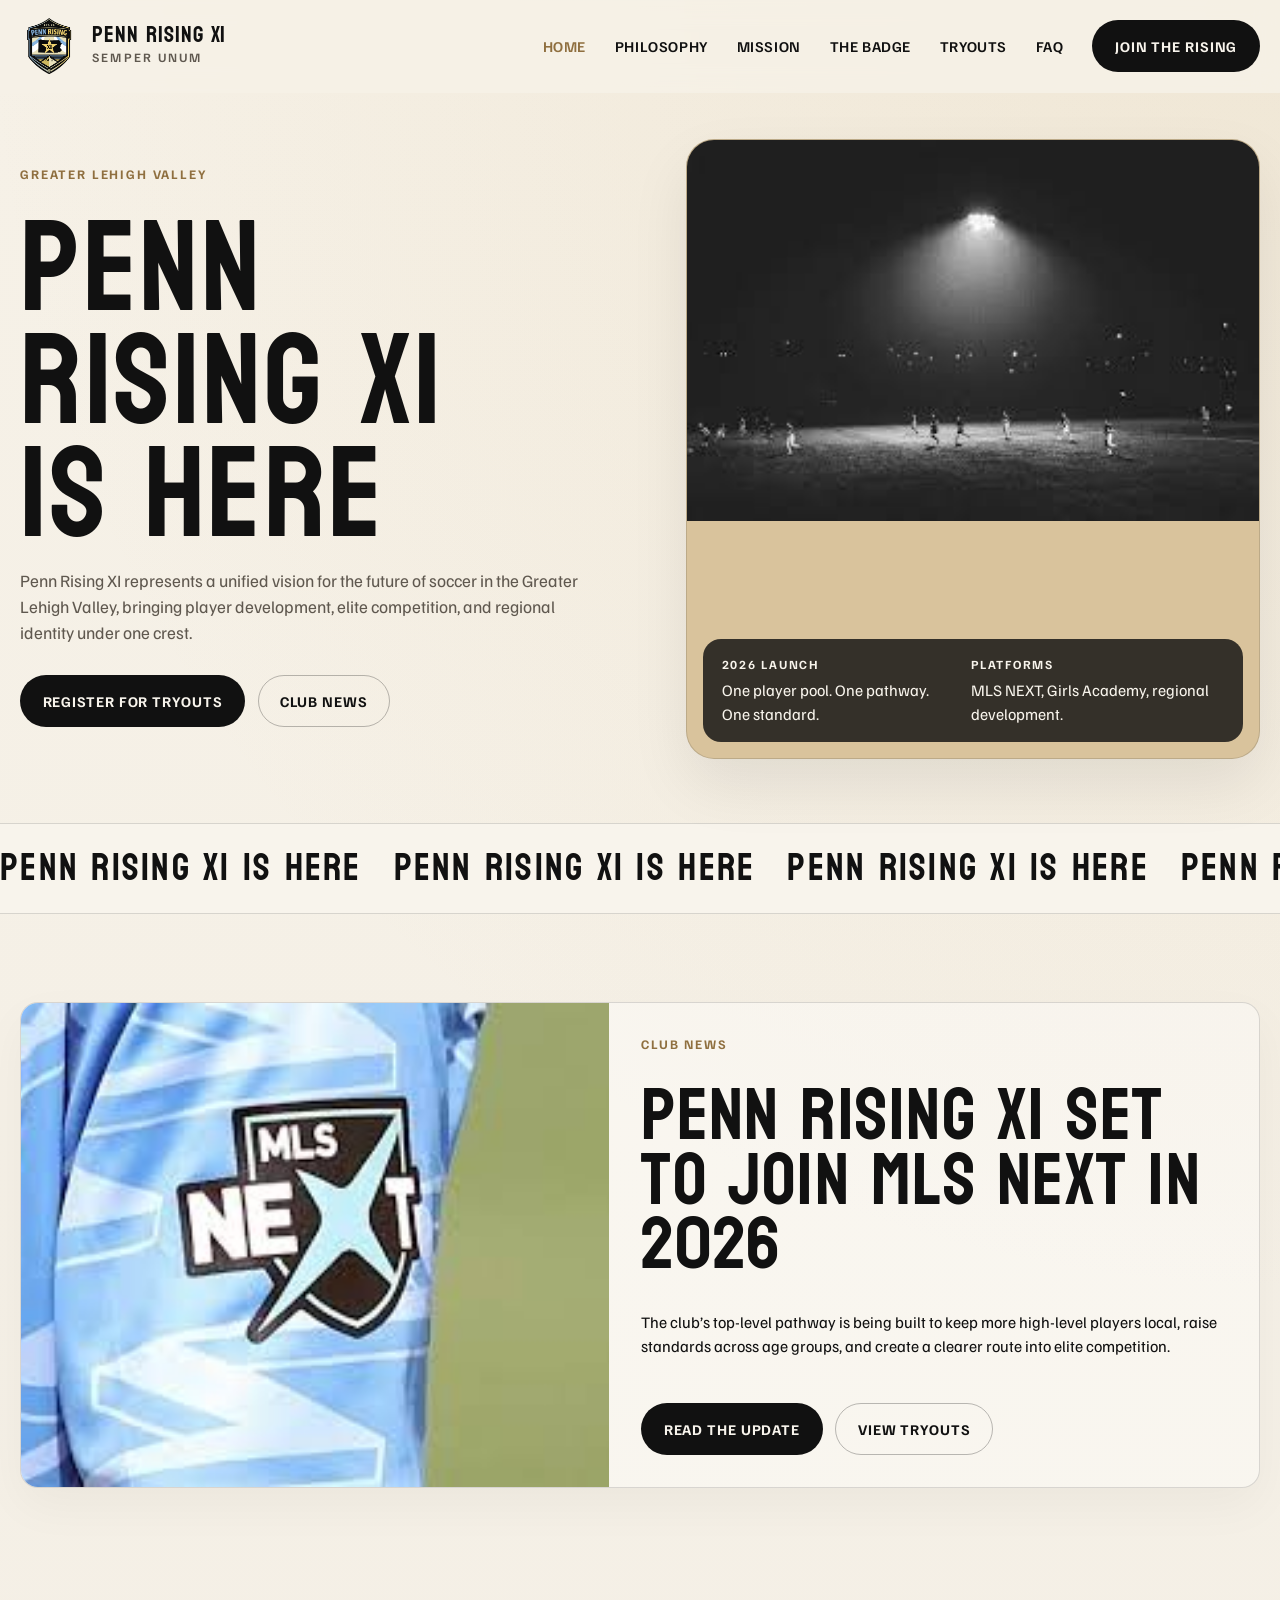
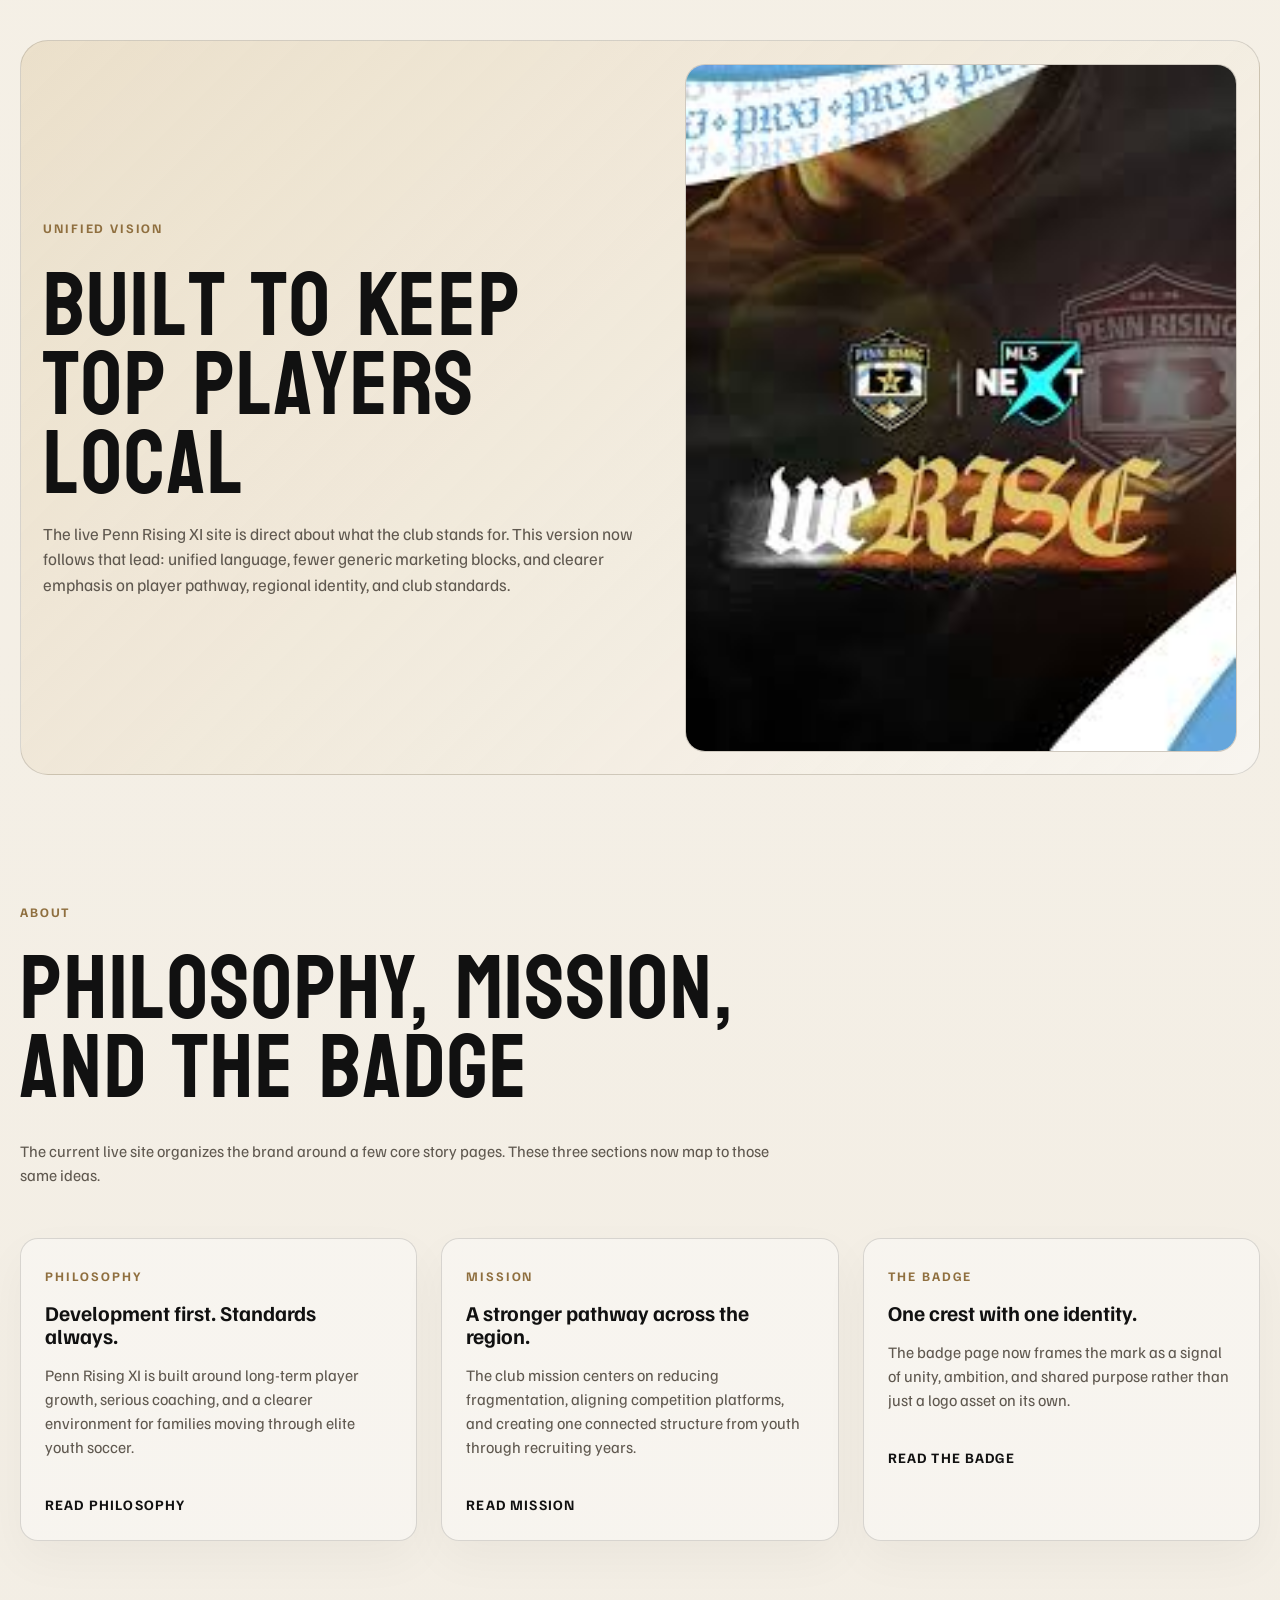
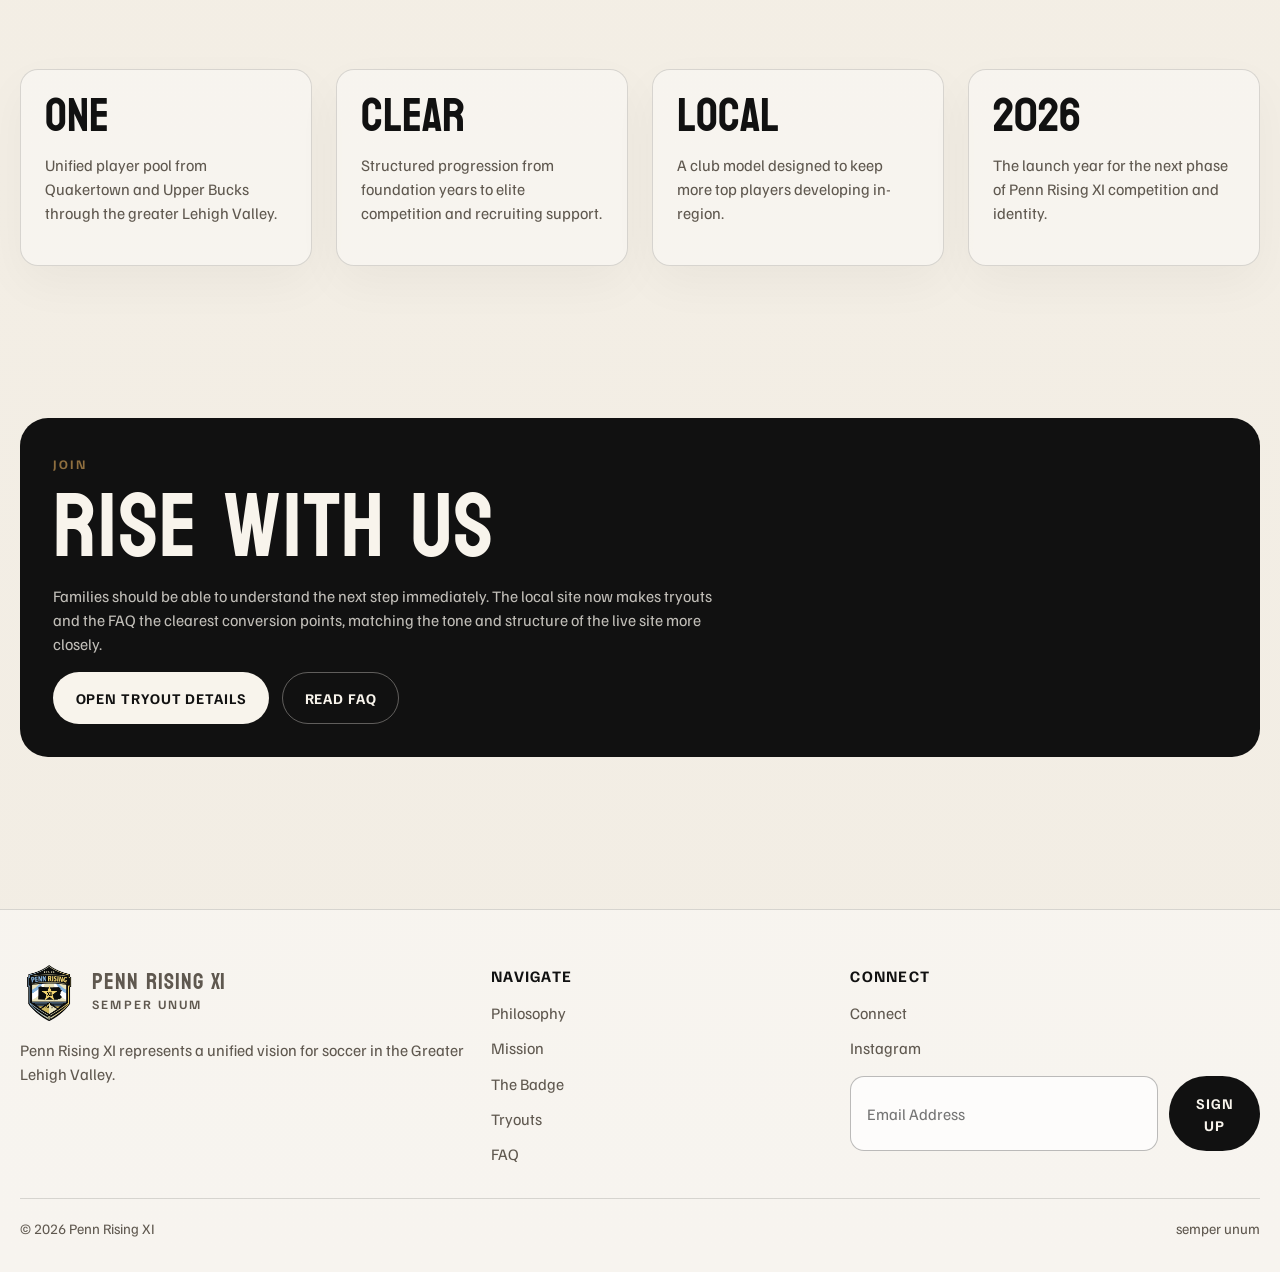
==== commit ed336412: "touch up" ====
--- a/index.html
+++ b/index.html
@@ -4,7 +4,7 @@
   <meta charset="UTF-8">
   <meta name="viewport" content="width=device-width, initial-scale=1.0">
   <title>Penn Rising XI | Home</title>
-  <meta name="description" content="Penn Rising XI is a unified player development platform formed by Lehigh Valley United and HEX FC.">
+  <meta name="description" content="Penn Rising XI represents a unified vision for the future of soccer in the Greater Lehigh Valley.">
   <link rel="stylesheet" href="css/styles.css">
 </head>
 <body>
@@ -25,81 +25,87 @@
       <div class="nav-menu" data-nav-menu>
         <nav class="nav-links" aria-label="Main navigation">
           <a href="index.html" data-nav-link>Home</a>
-          <a href="about.html" data-nav-link>About</a>
+          <a href="about.html" data-nav-link>Philosophy</a>
+          <a href="pathway.html" data-nav-link>Mission</a>
+          <a href="teams.html" data-nav-link>The Badge</a>
           <a href="tryouts.html" data-nav-link>Tryouts</a>
-          <a href="teams.html" data-nav-link>Teams</a>
-          <a href="news.html" data-nav-link>News</a>
-          <a href="contact.html" data-nav-link>Contact</a>
+          <a href="contact.html" data-nav-link>FAQ</a>
         </nav>
         <div class="nav-actions">
-          <a class="btn btn-primary" href="tryouts.html">Register for Tryouts</a>
+          <a class="btn btn-primary" href="tryouts.html">Join the Rising</a>
         </div>
       </div>
     </div>
   </header>
 
   <main>
-    <section class="hero hero-home">
-      <div class="container hero-inner">
+    <section class="hero">
+      <div class="container hero-grid">
         <div class="hero-copy" data-reveal>
-          <h1>Penn Rising XI is Here</h1>
-          <p>Lehigh Valley United and HEX FC are joining together to form one unified player development platform for Eastern Pennsylvania.</p>
+          <span class="eyebrow">Greater Lehigh Valley</span>
+          <h1>penn rising xi is here</h1>
+          <p>Penn Rising XI represents a unified vision for the future of soccer in the Greater Lehigh Valley, bringing player development, elite competition, and regional identity under one crest.</p>
           <div class="hero-actions">
             <a class="btn btn-primary" href="tryouts.html">Register for Tryouts</a>
-            <a class="btn btn-secondary" href="about.html">Learn More</a>
-          </div>
-        </div>
-      </div>
-    </section>
-
-    <section class="announcement-strip">
-      <div class="container announcement-list">
-        <div class="announcement-item">MLS NEXT Pathway</div>
-        <div class="announcement-item">Girls Academy Platform</div>
-        <div class="announcement-item">2026–27 Tryouts</div>
+            <a class="btn btn-secondary" href="news.html">Club News</a>
+          </div>
+        </div>
+
+        <div class="hero-frame" data-reveal>
+          <img src="assets/HomePRXi.jpg" alt="Penn Rising XI players gathered beneath the club banner">
+          <div class="hero-badge">
+            <div>
+              <strong>2026 Launch</strong>
+              <span>One player pool. One pathway. One standard.</span>
+            </div>
+            <div>
+              <strong>Platforms</strong>
+              <span>MLS NEXT, Girls Academy, regional development.</span>
+            </div>
+          </div>
+        </div>
+      </div>
+    </section>
+
+    <section class="marquee" aria-label="club announcement">
+      <div class="marquee-track">
+        <span>penn rising xi is here</span>
+        <span>penn rising xi is here</span>
+        <span>penn rising xi is here</span>
+        <span>penn rising xi is here</span>
+        <span>penn rising xi is here</span>
+        <span>penn rising xi is here</span>
       </div>
     </section>
 
     <section class="section">
       <div class="container">
-        <div class="section-header" data-reveal>
-          <span class="eyebrow">Club News</span>
-          <h2>Club News</h2>
-        </div>
-        <div class="news-grid">
-          <article class="news-item" data-reveal>
-            <span class="news-date">MLS NEXT</span>
-            <h3>Penn Rising XI set to join MLS NEXT in 2026</h3>
-            <p>The club’s boys pathway is being aligned to support stronger competition and a clearer structure for player progression.</p>
-          </article>
-          <article class="news-item" data-reveal>
-            <span class="news-date">Girls Program</span>
-            <h3>Penn Rising XI girls program set to join the Girls Academy</h3>
-            <p>The girls side is being organized around a more stable and competitive pathway for older age groups.</p>
-          </article>
-          <article class="news-item" data-reveal>
-            <span class="news-date">Tryouts</span>
-            <h3>2026–27 Tryout Registration</h3>
-            <p>Registration information, location details, and next steps for families are available now.</p>
-          </article>
-          <article class="news-item" data-reveal>
-            <span class="news-date">Club Story</span>
-            <h3>Behind the Badge</h3>
-            <p>Learn more about the club identity, the consolidation, and the direction of Penn Rising XI.</p>
-          </article>
-        </div>
+        <article class="news-lead" data-reveal>
+          <img src="assets/MlsNextJersyPatch.jpg" alt="MLS NEXT patch on Penn Rising XI kit">
+          <div class="news-lead-copy">
+            <span class="eyebrow">Club News</span>
+            <h2>Penn Rising XI set to join MLS NEXT in 2026</h2>
+            <p>The club’s top-level pathway is being built to keep more high-level players local, raise standards across age groups, and create a clearer route into elite competition.</p>
+            <div class="hero-actions">
+              <a class="btn btn-primary" href="news.html">Read the Update</a>
+              <a class="btn btn-secondary" href="tryouts.html">View Tryouts</a>
+            </div>
+          </div>
+        </article>
       </div>
     </section>
 
     <section class="section-tight">
-      <div class="container two-column">
-        <div class="content-block" data-reveal>
-          <span class="eyebrow">About / Our Story</span>
-          <h2>One unified club structure for the region.</h2>
-          <p>Penn Rising XI brings together Lehigh Valley United and HEX FC to create a stronger, unified club structure. The goal is to provide a clearer development pathway, stronger competition, and better opportunities for players across the region.</p>
-        </div>
-        <div class="media-block" data-reveal>
-          <img src="assets/HomePRXi.jpg" alt="Penn Rising XI players gathered on the field">
+      <div class="container feature-band">
+        <div class="feature-band-inner">
+          <div class="feature-copy" data-reveal>
+            <span class="eyebrow">Unified Vision</span>
+            <h2>built to keep top players local</h2>
+            <p>The live Penn Rising XI site is direct about what the club stands for. This version now follows that lead: unified language, fewer generic marketing blocks, and clearer emphasis on player pathway, regional identity, and club standards.</p>
+          </div>
+          <div class="feature-image" data-reveal>
+            <img src="assets/WeRise.jpg" alt="Penn Rising XI players and coaches together">
+          </div>
         </div>
       </div>
     </section>
@@ -107,48 +113,63 @@
     <section class="section-tight">
       <div class="container">
         <div class="section-header" data-reveal>
-          <span class="eyebrow">Player Pathway</span>
-          <h2>Clear phases for player development.</h2>
-        </div>
-        <div class="pathway-grid">
-          <article class="card" data-reveal>
-            <span class="card-label">Foundation Phase</span>
-            <h3>U8–U10</h3>
-            <p>Technical habits, confidence on the ball, and a strong training base.</p>
+          <span class="eyebrow">About</span>
+          <h2>philosophy, mission, and the badge</h2>
+          <p>The current live site organizes the brand around a few core story pages. These three sections now map to those same ideas.</p>
+        </div>
+        <div class="story-grid">
+          <article class="story-card" data-reveal>
+            <span class="card-label">Philosophy</span>
+            <h3>Development first. Standards always.</h3>
+            <p>Penn Rising XI is built around long-term player growth, serious coaching, and a clearer environment for families moving through elite youth soccer.</p>
+            <a class="story-link" href="about.html">Read Philosophy</a>
           </article>
-          <article class="card" data-reveal>
-            <span class="card-label">Development Phase</span>
-            <h3>U11–U12</h3>
-            <p>Decision-making, tactical understanding, and stronger competitive habits.</p>
+          <article class="story-card" data-reveal>
+            <span class="card-label">Mission</span>
+            <h3>A stronger pathway across the region.</h3>
+            <p>The club mission centers on reducing fragmentation, aligning competition platforms, and creating one connected structure from youth through recruiting years.</p>
+            <a class="story-link" href="pathway.html">Read Mission</a>
           </article>
-          <article class="card" data-reveal>
-            <span class="card-label">Elite Phase</span>
-            <h3>U13–U19</h3>
-            <p>Performance standards, top competition, and progression through the club structure.</p>
+          <article class="story-card" data-reveal>
+            <span class="card-label">The Badge</span>
+            <h3>One crest with one identity.</h3>
+            <p>The badge page now frames the mark as a signal of unity, ambition, and shared purpose rather than just a logo asset on its own.</p>
+            <a class="story-link" href="teams.html">Read The Badge</a>
           </article>
-          <article class="card" data-reveal>
-            <span class="card-label">College / Next Level</span>
-            <h3>Recruiting Support</h3>
-            <p>Guidance for families and players preparing for college and higher-level opportunities.</p>
-          </article>
-        </div>
+        </div>
+      </div>
+    </section>
+
+    <section class="section-tight">
+      <div class="container stats-grid">
+        <article class="story-card" data-reveal>
+          <span class="stat-value">one</span>
+          <p>Unified player pool from Quakertown and Upper Bucks through the greater Lehigh Valley.</p>
+        </article>
+        <article class="story-card" data-reveal>
+          <span class="stat-value">clear</span>
+          <p>Structured progression from foundation years to elite competition and recruiting support.</p>
+        </article>
+        <article class="story-card" data-reveal>
+          <span class="stat-value">local</span>
+          <p>A club model designed to keep more top players developing in-region.</p>
+        </article>
+        <article class="story-card" data-reveal>
+          <span class="stat-value">2026</span>
+          <p>The launch year for the next phase of Penn Rising XI competition and identity.</p>
+        </article>
       </div>
     </section>
 
     <section class="section">
       <div class="container">
-        <div class="panel tryout-panel" data-reveal>
-          <span class="eyebrow">Tryouts</span>
-          <h3>2026–27 Tryout Registration</h3>
-          <div class="tryout-meta">
-            <span>Faith Christian Academy</span>
-            <span>2255 Allentown Road, Quakertown, PA 18951</span>
-          </div>
-          <p>This section is designed to give families the essential information immediately and make the next step clear.</p>
+        <div class="cta-banner" data-reveal>
+          <span class="eyebrow">Join</span>
+          <h2>rise with us</h2>
+          <p>Families should be able to understand the next step immediately. The local site now makes tryouts and the FAQ the clearest conversion points, matching the tone and structure of the live site more closely.</p>
           <div class="hero-actions">
-            <a class="btn btn-primary" href="tryouts.html">Boys Registration</a>
-            <a class="btn btn-secondary" href="tryouts.html">Girls Registration</a>
-            <a class="btn btn-secondary" href="contact.html#player-form">Player Interest Form</a>
+            <a class="btn btn-primary" href="tryouts.html">Open Tryout Details</a>
+            <a class="btn btn-secondary" href="contact.html">Read FAQ</a>
           </div>
         </div>
       </div>
@@ -166,29 +187,33 @@
               <p class="brand-subtitle">Semper Unum</p>
             </div>
           </a>
-        </div>
-        <div>
-          <h4>Navigation</h4>
+          <p>Penn Rising XI represents a unified vision for soccer in the Greater Lehigh Valley.</p>
+        </div>
+        <div>
+          <h4>Navigate</h4>
           <ul class="footer-nav">
-            <li><a href="index.html">Home</a></li>
-            <li><a href="about.html">About</a></li>
+            <li><a href="about.html">Philosophy</a></li>
+            <li><a href="pathway.html">Mission</a></li>
+            <li><a href="teams.html">The Badge</a></li>
             <li><a href="tryouts.html">Tryouts</a></li>
-            <li><a href="teams.html">Teams</a></li>
-            <li><a href="news.html">News</a></li>
-            <li><a href="contact.html">Contact</a></li>
+            <li><a href="contact.html">FAQ</a></li>
           </ul>
         </div>
         <div>
           <h4>Connect</h4>
           <ul class="footer-links">
-            <li><a href="https://www.instagram.com/" target="_blank" rel="noreferrer">Instagram</a></li>
-            <li><a href="contact.html">Contact</a></li>
+            <li><a href="mailto:info@pennrisingxi.com">Connect</a></li>
+            <li><a href="https://www.instagram.com/pennrisingxi/" target="_blank" rel="noreferrer">Instagram</a></li>
           </ul>
+          <form class="newsletter">
+            <input type="email" placeholder="Email Address" aria-label="Email address">
+            <button class="btn btn-primary" type="submit">Sign Up</button>
+          </form>
         </div>
       </div>
       <div class="footer-bottom">
         <span>© 2026 Penn Rising XI</span>
-        <span>Semper Unum</span>
+        <span>semper unum</span>
       </div>
     </div>
   </footer>
--- a/css/styles.css
+++ b/css/styles.css
@@ -1,16 +1,21 @@
+@import url("https://fonts.googleapis.com/css2?family=Bayon&family=Familjen+Grotesk:wght@400;500;600;700&display=swap");
+
 :root {
-  --bg: #0b0b0b;
-  --surface: #131313;
-  --surface-soft: #191919;
-  --text: #f4f1ea;
-  --muted: #b8b1a4;
-  --line: rgba(255, 255, 255, 0.1);
-  --gold: #dcb24a;
-  --gold-strong: #e8bf57;
-  --container: 1140px;
-  --nav-height: 82px;
-  --radius: 14px;
-  --shadow: 0 14px 32px rgba(0, 0, 0, 0.24);
+  --bg: #f2ede4;
+  --paper: #f8f4ec;
+  --surface: #efe8dc;
+  --surface-strong: #e4d8c5;
+  --ink: #111111;
+  --muted: #5f584f;
+  --line: rgba(17, 17, 17, 0.14);
+  --line-strong: rgba(17, 17, 17, 0.28);
+  --accent: #cbaa6b;
+  --accent-deep: #8f6f3f;
+  --container: 1240px;
+  --nav-height: 92px;
+  --radius: 28px;
+  --radius-sm: 18px;
+  --shadow: 0 26px 60px rgba(17, 17, 17, 0.08);
   --transition: 180ms ease;
 }
 
@@ -26,10 +31,12 @@
 
 body {
   margin: 0;
-  background: var(--bg);
-  color: var(--text);
-  font-family: Arial, Helvetica, sans-serif;
-  line-height: 1.6;
+  background:
+    radial-gradient(circle at top right, rgba(203, 170, 107, 0.14), transparent 28%),
+    linear-gradient(180deg, #f6f1e7 0%, #f2ede4 100%);
+  color: var(--ink);
+  font-family: "Familjen Grotesk", Arial, sans-serif;
+  line-height: 1.5;
 }
 
 img {
@@ -55,48 +62,70 @@
 }
 
 .section {
-  padding: 4.75rem 0;
+  padding: 5.5rem 0;
 }
 
 .section-tight {
-  padding: 3.5rem 0;
-}
-
-.eyebrow {
+  padding: 4rem 0;
+}
+
+.eyebrow,
+.meta-kicker,
+.card-label,
+.news-date {
   display: inline-block;
   margin-bottom: 0.85rem;
-  color: var(--gold);
-  font-size: 0.78rem;
+  color: var(--accent-deep);
+  font-size: 0.82rem;
   font-weight: 700;
-  letter-spacing: 0.12em;
+  letter-spacing: 0.14em;
   text-transform: uppercase;
 }
 
-.section-header {
-  max-width: 700px;
-  margin-bottom: 2rem;
-}
-
+.display,
+.hero-copy h1,
 .section-header h1,
 .section-header h2,
+.feature-copy h2,
+.cta-banner h2,
 .content-block h2,
-.content-block h3 {
-  margin: 0 0 0.8rem;
-  font-family: Arial, Helvetica, sans-serif;
-  font-size: clamp(2rem, 4vw, 3.2rem);
-  font-weight: 800;
-  line-height: 1.02;
-  letter-spacing: -0.03em;
+.content-block h3,
+.news-lead h2,
+.faq-hero h1 {
+  margin: 0;
+  font-family: "Bayon", Impact, sans-serif;
+  font-weight: 400;
+  letter-spacing: 0.02em;
+  line-height: 0.88;
+  text-transform: lowercase;
+}
+
+.section-header {
+  display: grid;
+  gap: 0.9rem;
+  max-width: 760px;
+  margin-bottom: 2.2rem;
+}
+
+.section-header h1,
+.section-header h2,
+.feature-copy h2,
+.content-block h2,
+.cta-banner h2,
+.faq-hero h1 {
+  font-size: clamp(3rem, 7vw, 5.6rem);
 }
 
 .section-header p,
 .content-block p,
-.card p,
-.news-item p,
-.panel p,
+.story-card p,
+.news-card p,
 .footer p,
 .footer li,
-.footer a {
+.footer a,
+.panel p,
+.faq-answer,
+.team-card p {
   color: var(--muted);
 }
 
@@ -104,12 +133,15 @@
   position: sticky;
   top: 0;
   z-index: 40;
-  background: rgba(11, 11, 11, 0.96);
-  border-bottom: 1px solid rgba(255, 255, 255, 0.06);
+  backdrop-filter: blur(12px);
+  background: rgba(246, 241, 231, 0.86);
+  border-bottom: 1px solid transparent;
+  transition: border-color var(--transition), box-shadow var(--transition), background var(--transition);
 }
 
 .topbar.scrolled {
-  box-shadow: 0 10px 24px rgba(0, 0, 0, 0.22);
+  border-color: var(--line);
+  box-shadow: 0 10px 26px rgba(17, 17, 17, 0.06);
 }
 
 .nav {
@@ -123,53 +155,57 @@
 .brand {
   display: flex;
   align-items: center;
-  gap: 0.8rem;
+  gap: 0.9rem;
 }
 
 .brand img {
-  width: 50px;
-  height: 50px;
+  width: 58px;
+  height: 58px;
   object-fit: contain;
 }
 
 .brand-title {
   margin: 0;
-  font-size: 1.1rem;
-  font-weight: 800;
+  font-family: "Bayon", Impact, sans-serif;
+  font-size: 1.45rem;
+  letter-spacing: 0.04em;
+  line-height: 0.9;
+  text-transform: lowercase;
+}
+
+.brand-subtitle {
+  margin: 0.12rem 0 0;
+  color: var(--muted);
+  font-size: 0.8rem;
+  font-weight: 600;
+  letter-spacing: 0.16em;
+  text-transform: uppercase;
+}
+
+.nav-menu {
+  display: flex;
+  align-items: center;
+  gap: 1rem;
+}
+
+.nav-links {
+  display: flex;
+  align-items: center;
+  gap: 0.2rem;
+}
+
+.nav-links a {
+  padding: 0.65rem 0.8rem;
+  font-size: 0.94rem;
+  font-weight: 600;
   letter-spacing: 0.04em;
   text-transform: uppercase;
-}
-
-.brand-subtitle {
-  margin: 0.15rem 0 0;
-  color: var(--muted);
-  font-size: 0.75rem;
-  letter-spacing: 0.12em;
-  text-transform: uppercase;
-}
-
-.nav-menu {
-  display: flex;
-  align-items: center;
-  gap: 1rem;
-}
-
-.nav-links {
-  display: flex;
-  align-items: center;
-  gap: 0.25rem;
-}
-
-.nav-links a {
-  padding: 0.7rem 0.8rem;
-  color: #ece6d9;
-  font-size: 0.95rem;
   transition: color var(--transition);
 }
 
 .nav-links a:hover,
 .nav-links a.active {
-  color: var(--gold-strong);
+  color: var(--accent-deep);
 }
 
 .nav-actions {
@@ -179,12 +215,12 @@
 
 .menu-toggle {
   display: none;
-  width: 46px;
-  height: 46px;
+  width: 48px;
+  height: 48px;
   border: 1px solid var(--line);
-  border-radius: 10px;
-  background: transparent;
-  color: var(--text);
+  border-radius: 999px;
+  background: rgba(255, 255, 255, 0.42);
+  color: var(--ink);
   align-items: center;
   justify-content: center;
   cursor: pointer;
@@ -226,11 +262,15 @@
   display: inline-flex;
   align-items: center;
   justify-content: center;
-  padding: 0.9rem 1.35rem;
+  min-height: 48px;
+  padding: 0.88rem 1.35rem;
   border: 1px solid transparent;
   border-radius: 999px;
+  font-size: 0.93rem;
   font-weight: 700;
-  transition: background var(--transition), color var(--transition), border-color var(--transition), transform var(--transition);
+  letter-spacing: 0.06em;
+  text-transform: uppercase;
+  transition: transform var(--transition), border-color var(--transition), background var(--transition), color var(--transition);
   cursor: pointer;
 }
 
@@ -239,277 +279,412 @@
 }
 
 .btn-primary {
-  background: var(--gold);
-  color: #0a0a0a;
+  background: var(--ink);
+  color: #f8f4ec;
 }
 
 .btn-primary:hover {
-  background: var(--gold-strong);
+  background: #000000;
 }
 
 .btn-secondary {
+  border-color: var(--line-strong);
   background: transparent;
-  border-color: rgba(255, 255, 255, 0.18);
-  color: var(--text);
+  color: var(--ink);
 }
 
 .btn-secondary:hover {
-  border-color: var(--gold);
-  color: var(--gold-strong);
+  border-color: var(--ink);
 }
 
 .hero {
-  position: relative;
-  min-height: calc(78vh - var(--nav-height));
-  display: flex;
+  padding: 2.5rem 0 4rem;
+}
+
+.hero-grid {
+  display: grid;
+  grid-template-columns: 1.05fr 0.95fr;
+  gap: 2rem;
   align-items: end;
-  background: #101010 center/cover no-repeat;
-}
-
-.hero::before {
-  content: "";
-  position: absolute;
-  inset: 0;
-  background: linear-gradient(90deg, rgba(8, 8, 8, 0.84) 0%, rgba(8, 8, 8, 0.58) 52%, rgba(8, 8, 8, 0.78) 100%);
-}
-
-.hero-inner {
-  position: relative;
-  z-index: 1;
-  width: 100%;
-  padding: 5rem 0 4rem;
-}
-
-.hero-home {
-  background-image: url("../assets/HomePRXi.jpg");
 }
 
 .hero-copy {
-  max-width: 720px;
+  display: grid;
+  gap: 1rem;
+  padding: 2rem 0;
 }
 
 .hero-copy h1 {
-  margin: 0 0 1rem;
-  font-size: clamp(2.7rem, 7vw, 4.7rem);
-  font-weight: 800;
-  line-height: 0.96;
-  letter-spacing: -0.04em;
+  font-size: clamp(4rem, 10vw, 8.8rem);
+  max-width: 7.2ch;
 }
 
 .hero-copy p {
+  max-width: 560px;
   margin: 0;
-  max-width: 640px;
-  color: #ece7dc;
-  font-size: 1.1rem;
+  color: var(--muted);
+  font-size: 1.08rem;
 }
 
 .hero-actions {
   display: flex;
   flex-wrap: wrap;
   gap: 0.8rem;
-  margin-top: 1.6rem;
-}
-
-.announcement-strip {
+  margin-top: 0.8rem;
+}
+
+.hero-frame {
+  position: relative;
+  min-height: 620px;
+  overflow: hidden;
+  border-radius: var(--radius);
+  border: 1px solid var(--line);
+  box-shadow: var(--shadow);
+  background: #d9c39c;
+}
+
+.hero-frame img {
+  width: 100%;
+  height: 100%;
+  object-fit: cover;
+}
+
+.hero-badge {
+  position: absolute;
+  left: 1rem;
+  right: 1rem;
+  bottom: 1rem;
+  display: flex;
+  justify-content: space-between;
+  gap: 1rem;
+  padding: 1rem 1.15rem;
+  border-radius: 18px;
+  background: rgba(17, 17, 17, 0.82);
+  color: #f8f4ec;
+}
+
+.hero-badge strong,
+.hero-badge span {
+  display: block;
+}
+
+.hero-badge strong {
+  font-size: 0.78rem;
+  letter-spacing: 0.14em;
+  text-transform: uppercase;
+}
+
+.hero-badge span {
+  margin-top: 0.3rem;
+  font-size: 1rem;
+}
+
+.marquee {
+  overflow: hidden;
   border-top: 1px solid var(--line);
   border-bottom: 1px solid var(--line);
-  background: #0f0f0f;
-}
-
-.announcement-list {
-  display: grid;
-  grid-template-columns: repeat(3, 1fr);
+  background: var(--paper);
+}
+
+.marquee-track {
+  display: flex;
+  gap: 2rem;
+  width: max-content;
+  padding: 1rem 0;
+  animation: marquee 18s linear infinite;
+}
+
+.marquee-track span {
+  font-family: "Bayon", Impact, sans-serif;
+  font-size: clamp(1.6rem, 4vw, 2.35rem);
+  letter-spacing: 0.06em;
+  text-transform: lowercase;
+  white-space: nowrap;
+}
+
+.news-lead,
+.story-card,
+.panel,
+.news-card,
+.team-card,
+.form-panel,
+.table-wrap,
+.faq-item {
+  border: 1px solid var(--line);
+  border-radius: var(--radius-sm);
+  background: rgba(255, 255, 255, 0.38);
+  box-shadow: 0 18px 48px rgba(17, 17, 17, 0.04);
+}
+
+.news-lead {
+  display: grid;
+  grid-template-columns: 0.95fr 1.05fr;
+  overflow: hidden;
+}
+
+.news-lead img {
+  width: 100%;
+  height: 100%;
+  min-height: 360px;
+  object-fit: cover;
+}
+
+.news-lead-copy {
+  display: grid;
+  align-content: center;
   gap: 1rem;
-  padding: 1rem 0;
-}
-
-.announcement-item {
-  font-size: 0.92rem;
+  padding: 2rem;
+}
+
+.news-lead h2 {
+  font-size: clamp(2.7rem, 6vw, 4.6rem);
+}
+
+.news-grid,
+.story-grid,
+.pathway-grid,
+.team-grid,
+.footer-grid,
+.form-layout,
+.two-column,
+.content-grid,
+.stats-grid {
+  display: grid;
+  gap: 1.5rem;
+}
+
+.story-grid {
+  grid-template-columns: repeat(3, minmax(0, 1fr));
+}
+
+.news-grid {
+  grid-template-columns: repeat(2, minmax(0, 1fr));
+}
+
+.pathway-grid,
+.team-grid,
+.stats-grid {
+  grid-template-columns: repeat(4, minmax(0, 1fr));
+}
+
+.two-column,
+.content-grid,
+.form-layout {
+  grid-template-columns: 1.02fr 0.98fr;
+  align-items: start;
+}
+
+.story-card,
+.news-card,
+.team-card,
+.panel,
+.form-panel {
+  padding: 1.5rem;
+}
+
+.story-card h3,
+.news-card h3,
+.team-card h3,
+.panel h3,
+.form-panel h3,
+.faq-question {
+  margin: 0 0 0.75rem;
+  font-size: 1.32rem;
+  line-height: 1.1;
+}
+
+.story-link {
+  margin-top: 1.2rem;
+  display: inline-flex;
+  align-items: center;
+  gap: 0.45rem;
+  font-size: 0.9rem;
   font-weight: 700;
+  letter-spacing: 0.08em;
   text-transform: uppercase;
-  letter-spacing: 0.08em;
-}
-
-.announcement-item::before {
-  content: "•";
-  color: var(--gold);
-  margin-right: 0.55rem;
+}
+
+.feature-band {
+  padding: 1.4rem;
+  border: 1px solid var(--line);
+  border-radius: var(--radius);
+  background: linear-gradient(135deg, rgba(203, 170, 107, 0.22), rgba(255, 255, 255, 0.4));
+}
+
+.feature-band-inner {
+  display: grid;
+  grid-template-columns: 1.05fr 0.95fr;
+  gap: 2rem;
+  align-items: center;
+}
+
+.feature-copy {
+  display: grid;
+  gap: 1rem;
+}
+
+.feature-copy p {
+  margin: 0;
+  max-width: 590px;
+  color: var(--muted);
+  font-size: 1.06rem;
+}
+
+.feature-image,
+.media-block {
+  overflow: hidden;
+  border-radius: calc(var(--radius) - 8px);
+  border: 1px solid var(--line);
+  background: var(--surface);
+}
+
+.feature-image img,
+.media-block img {
+  width: 100%;
+  height: 100%;
+  min-height: 360px;
+  object-fit: cover;
+}
+
+.stats-grid .story-card {
+  min-height: 100%;
+}
+
+.stat-value {
+  display: block;
+  margin-bottom: 0.65rem;
+  font-family: "Bayon", Impact, sans-serif;
+  font-size: 3rem;
+  line-height: 0.9;
+  text-transform: lowercase;
 }
 
 .page-hero {
-  background: var(--surface);
-  border-bottom: 1px solid var(--line);
+  padding: 3rem 0 2rem;
 }
 
 .page-hero-inner {
-  padding: 4.25rem 0 3rem;
+  padding: 2.2rem 0 1rem;
 }
 
 .breadcrumbs {
   display: flex;
   flex-wrap: wrap;
-  gap: 0.5rem;
+  gap: 0.45rem;
   margin-bottom: 1rem;
   color: var(--muted);
   font-size: 0.9rem;
 }
 
 .breadcrumbs span:last-child {
-  color: var(--gold);
-}
-
-.content-grid,
-.two-column,
-.news-grid,
-.pathway-grid,
-.team-grid,
-.footer-grid,
-.form-layout {
-  display: grid;
-  gap: 1.5rem;
-}
-
-.two-column,
-.content-grid,
-.form-layout {
-  grid-template-columns: 1.05fr 0.95fr;
-  align-items: start;
-}
-
-.news-grid {
-  grid-template-columns: repeat(2, minmax(0, 1fr));
-}
-
-.pathway-grid,
-.team-grid {
-  grid-template-columns: repeat(4, minmax(0, 1fr));
-}
-
-.media-block {
+  color: var(--accent-deep);
+}
+
+.faq-list {
+  display: grid;
+  gap: 1rem;
+}
+
+.faq-item {
   overflow: hidden;
-  border-radius: var(--radius);
-  border: 1px solid var(--line);
-  background: var(--surface);
-  box-shadow: var(--shadow);
-}
-
-.media-block img {
+}
+
+.faq-trigger {
   width: 100%;
-  height: 100%;
-  max-height: 430px;
-  object-fit: cover;
-}
-
-.content-block p:last-child,
-.panel p:last-child,
-.news-item p:last-child,
-.card p:last-child {
-  margin-bottom: 0;
-}
-
-.news-item,
-.card,
-.panel,
-.form-panel,
-.table-wrap,
-.team-item {
-  border: 1px solid var(--line);
-  border-radius: var(--radius);
-  background: var(--surface);
-}
-
-.news-item,
-.card,
-.panel,
-.form-panel,
-.team-item {
-  padding: 1.35rem;
-}
-
-.news-item h3,
-.card h3,
-.panel h3,
-.form-panel h3,
-.team-item h3 {
-  margin: 0 0 0.7rem;
-  font-size: 1.2rem;
-  font-weight: 800;
-  line-height: 1.15;
-}
-
-.news-date,
-.card-label {
-  display: inline-block;
-  margin-bottom: 0.7rem;
-  color: var(--gold);
+  display: flex;
+  align-items: center;
+  justify-content: space-between;
+  gap: 1rem;
+  padding: 1.2rem 1.4rem;
+  border: 0;
+  background: transparent;
+  color: inherit;
+  text-align: left;
+  cursor: pointer;
+}
+
+.faq-question {
+  margin: 0;
+}
+
+.faq-icon {
+  flex: 0 0 auto;
+  font-size: 1.35rem;
+  font-weight: 700;
+}
+
+.faq-answer {
+  display: none;
+  padding: 0 1.4rem 1.4rem;
+}
+
+.faq-item.open .faq-answer {
+  display: block;
+}
+
+.faq-item.open .faq-icon {
+  transform: rotate(45deg);
+}
+
+.simple-list {
+  margin: 1rem 0 0;
+  padding: 0;
+  list-style: none;
+  display: grid;
+  gap: 0.7rem;
+}
+
+.simple-list li {
+  position: relative;
+  padding-left: 1rem;
+  color: var(--ink);
+}
+
+.simple-list li::before {
+  content: "";
+  position: absolute;
+  left: 0;
+  top: 0.62rem;
+  width: 0.38rem;
+  height: 0.38rem;
+  border-radius: 50%;
+  background: var(--accent-deep);
+}
+
+.table-wrap {
+  overflow-x: auto;
+}
+
+table {
+  width: 100%;
+  min-width: 720px;
+  border-collapse: collapse;
+}
+
+th,
+td {
+  padding: 1rem;
+  border-bottom: 1px solid var(--line);
+  text-align: left;
+}
+
+th {
   font-size: 0.78rem;
   font-weight: 700;
   letter-spacing: 0.12em;
   text-transform: uppercase;
 }
 
-.simple-list {
-  margin: 1rem 0 0;
-  padding: 0;
-  list-style: none;
-  display: grid;
-  gap: 0.65rem;
-}
-
-.simple-list li {
-  color: #e5dfd3;
-}
-
-.simple-list li::before {
-  content: "•";
-  color: var(--gold);
-  margin-right: 0.55rem;
-}
-
-.tryout-panel {
-  padding: 2rem;
-}
-
-.tryout-meta {
-  display: grid;
-  gap: 0.5rem;
-  margin: 1rem 0 1.5rem;
-  color: #efe9de;
-  font-weight: 600;
-}
-
-.table-wrap {
-  overflow-x: auto;
-}
-
-table {
-  width: 100%;
-  min-width: 720px;
-  border-collapse: collapse;
-}
-
-th,
-td {
-  padding: 1rem;
-  border-bottom: 1px solid rgba(255, 255, 255, 0.08);
-  text-align: left;
-}
-
-th {
-  color: var(--gold);
-  font-size: 0.8rem;
-  letter-spacing: 0.1em;
-  text-transform: uppercase;
-}
-
 .badge {
   display: inline-flex;
-  padding: 0.38rem 0.7rem;
+  padding: 0.35rem 0.72rem;
   border-radius: 999px;
-  background: rgba(220, 178, 74, 0.14);
-  color: var(--gold-strong);
-  font-size: 0.8rem;
+  background: rgba(143, 111, 63, 0.12);
+  color: var(--accent-deep);
+  font-size: 0.82rem;
   font-weight: 700;
+  letter-spacing: 0.04em;
+  text-transform: uppercase;
 }
 
 .timeline {
@@ -518,34 +693,29 @@
 }
 
 .timeline-item {
-  border-left: 3px solid var(--gold);
-  padding-left: 1rem;
-}
-
-.timeline-item h3 {
-  margin: 0 0 0.45rem;
-  font-size: 1.1rem;
-  font-weight: 800;
+  padding: 1.2rem 0 0 1.2rem;
+  border-left: 3px solid var(--accent);
 }
 
 .timeline-year {
   margin-bottom: 0.45rem;
-  color: var(--gold);
-  font-size: 0.8rem;
+  color: var(--accent-deep);
+  font-size: 0.78rem;
   font-weight: 700;
   letter-spacing: 0.12em;
   text-transform: uppercase;
 }
 
-.team-item {
-  min-height: 100%;
-}
-
-.team-item img {
+.timeline-item h3 {
+  margin: 0 0 0.45rem;
+  font-size: 1.18rem;
+}
+
+.team-card img {
   width: 100%;
-  height: 180px;
+  height: 210px;
   object-fit: cover;
-  border-radius: 10px;
+  border-radius: 14px;
   margin-bottom: 1rem;
 }
 
@@ -557,7 +727,7 @@
 
 .field {
   display: grid;
-  gap: 0.4rem;
+  gap: 0.42rem;
 }
 
 .field-full {
@@ -565,7 +735,7 @@
 }
 
 .field label {
-  color: #efe9dd;
+  font-size: 0.92rem;
   font-weight: 600;
 }
 
@@ -574,15 +744,15 @@
 .field textarea,
 .newsletter input {
   width: 100%;
-  padding: 0.9rem 1rem;
-  border: 1px solid rgba(255, 255, 255, 0.12);
-  border-radius: 10px;
-  background: #0f0f0f;
-  color: var(--text);
+  padding: 0.95rem 1rem;
+  border: 1px solid var(--line-strong);
+  border-radius: 14px;
+  background: rgba(255, 255, 255, 0.72);
+  color: var(--ink);
 }
 
 .field textarea {
-  min-height: 150px;
+  min-height: 160px;
   resize: vertical;
 }
 
@@ -591,36 +761,60 @@
 .field textarea:focus,
 .newsletter input:focus {
   outline: none;
-  border-color: rgba(220, 178, 74, 0.55);
+  border-color: var(--ink);
+}
+
+.cta-banner {
+  padding: 2rem;
+  border: 1px solid var(--line);
+  border-radius: var(--radius);
+  background: var(--ink);
+  color: #f8f4ec;
+}
+
+.cta-banner p {
+  max-width: 660px;
+  color: rgba(248, 244, 236, 0.76);
+}
+
+.cta-banner .btn-primary {
+  background: #f8f4ec;
+  color: var(--ink);
+}
+
+.cta-banner .btn-secondary {
+  border-color: rgba(248, 244, 236, 0.34);
+  color: #f8f4ec;
 }
 
 .footer {
   margin-top: 4rem;
-  padding: 3rem 0 2rem;
+  padding: 3.4rem 0 2rem;
   border-top: 1px solid var(--line);
-  background: #101010;
+  background: rgba(255, 255, 255, 0.38);
 }
 
 .footer-grid {
-  grid-template-columns: 1.2fr 0.8fr 1fr;
+  grid-template-columns: 1.2fr 0.9fr 1.1fr;
+  align-items: start;
 }
 
 .footer h3,
 .footer h4 {
-  margin-top: 0;
-  margin-bottom: 0.8rem;
+  margin: 0 0 0.8rem;
   font-size: 1rem;
-  font-weight: 800;
+  font-weight: 700;
+  letter-spacing: 0.08em;
   text-transform: uppercase;
 }
 
-.footer-links,
-.footer-nav {
+.footer-nav,
+.footer-links {
   margin: 0;
   padding: 0;
   list-style: none;
   display: grid;
-  gap: 0.65rem;
+  gap: 0.7rem;
 }
 
 .newsletter {
@@ -633,17 +827,17 @@
   display: flex;
   flex-wrap: wrap;
   justify-content: space-between;
-  gap: 0.75rem;
+  gap: 0.7rem;
   margin-top: 2rem;
-  padding-top: 1.25rem;
-  border-top: 1px solid rgba(255, 255, 255, 0.08);
+  padding-top: 1.2rem;
+  border-top: 1px solid var(--line);
   color: var(--muted);
   font-size: 0.9rem;
 }
 
 [data-reveal] {
   opacity: 0;
-  transform: translateY(16px);
+  transform: translateY(18px);
   transition: opacity 500ms ease, transform 500ms ease;
 }
 
@@ -652,14 +846,37 @@
   transform: translateY(0);
 }
 
-@media (max-width: 980px) {
+@keyframes marquee {
+  from {
+    transform: translateX(0);
+  }
+
+  to {
+    transform: translateX(-50%);
+  }
+}
+
+@media (max-width: 1080px) {
+  .hero-grid,
+  .feature-band-inner,
+  .news-lead,
   .two-column,
   .content-grid,
   .form-layout,
+  .footer-grid,
   .pathway-grid,
   .team-grid,
-  .footer-grid {
+  .stats-grid {
     grid-template-columns: 1fr;
+  }
+
+  .story-grid,
+  .news-grid {
+    grid-template-columns: 1fr;
+  }
+
+  .hero-frame {
+    min-height: 460px;
   }
 }
 
@@ -676,8 +893,9 @@
     display: none;
     padding: 1rem;
     border: 1px solid var(--line);
-    border-radius: 12px;
-    background: rgba(12, 12, 12, 0.98);
+    border-radius: 22px;
+    background: rgba(248, 244, 236, 0.96);
+    box-shadow: var(--shadow);
   }
 
   .nav-menu.open {
@@ -695,30 +913,39 @@
   .nav-actions .btn {
     width: 100%;
   }
-
-  .announcement-list,
-  .news-grid {
-    grid-template-columns: 1fr;
-  }
 }
 
 @media (max-width: 640px) {
   .section {
-    padding: 3.75rem 0;
-  }
-
-  .hero-inner,
+    padding: 4.25rem 0;
+  }
+
+  .section-tight,
+  .hero,
   .page-hero-inner {
-    padding: 3.75rem 0 2.75rem;
-  }
-
-  .hero-copy p,
-  .section-header p {
-    font-size: 1rem;
+    padding: 3.2rem 0;
+  }
+
+  .hero-copy h1,
+  .section-header h1,
+  .section-header h2,
+  .feature-copy h2,
+  .content-block h2,
+  .cta-banner h2,
+  .faq-hero h1 {
+    font-size: clamp(2.8rem, 18vw, 5rem);
+  }
+
+  .hero-badge {
+    flex-direction: column;
+  }
+
+  .hero-actions,
+  .newsletter {
+    flex-direction: column;
   }
 
   .hero-actions .btn,
-  .newsletter,
   .newsletter .btn,
   .form-grid {
     width: 100%;
@@ -728,10 +955,6 @@
     grid-template-columns: 1fr;
   }
 
-  .newsletter {
-    flex-direction: column;
-  }
-
   .brand-subtitle {
     display: none;
   }
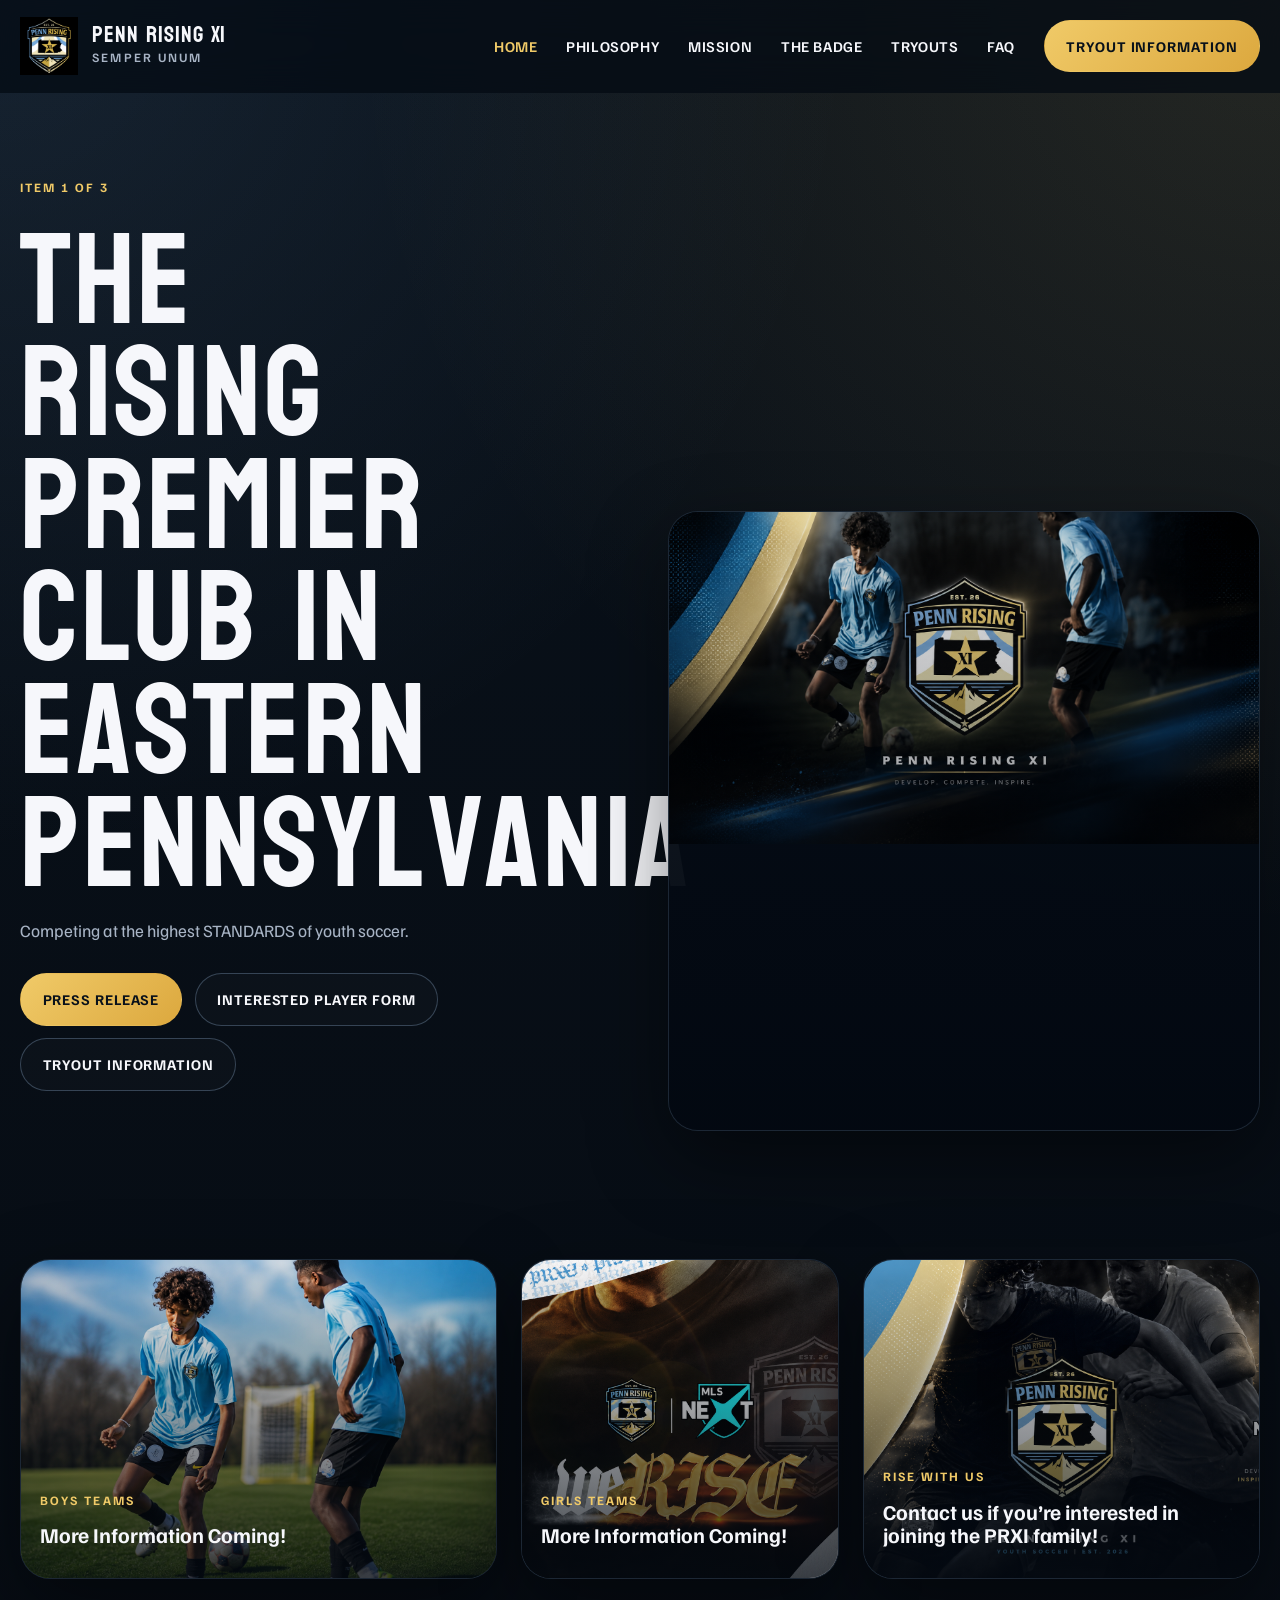
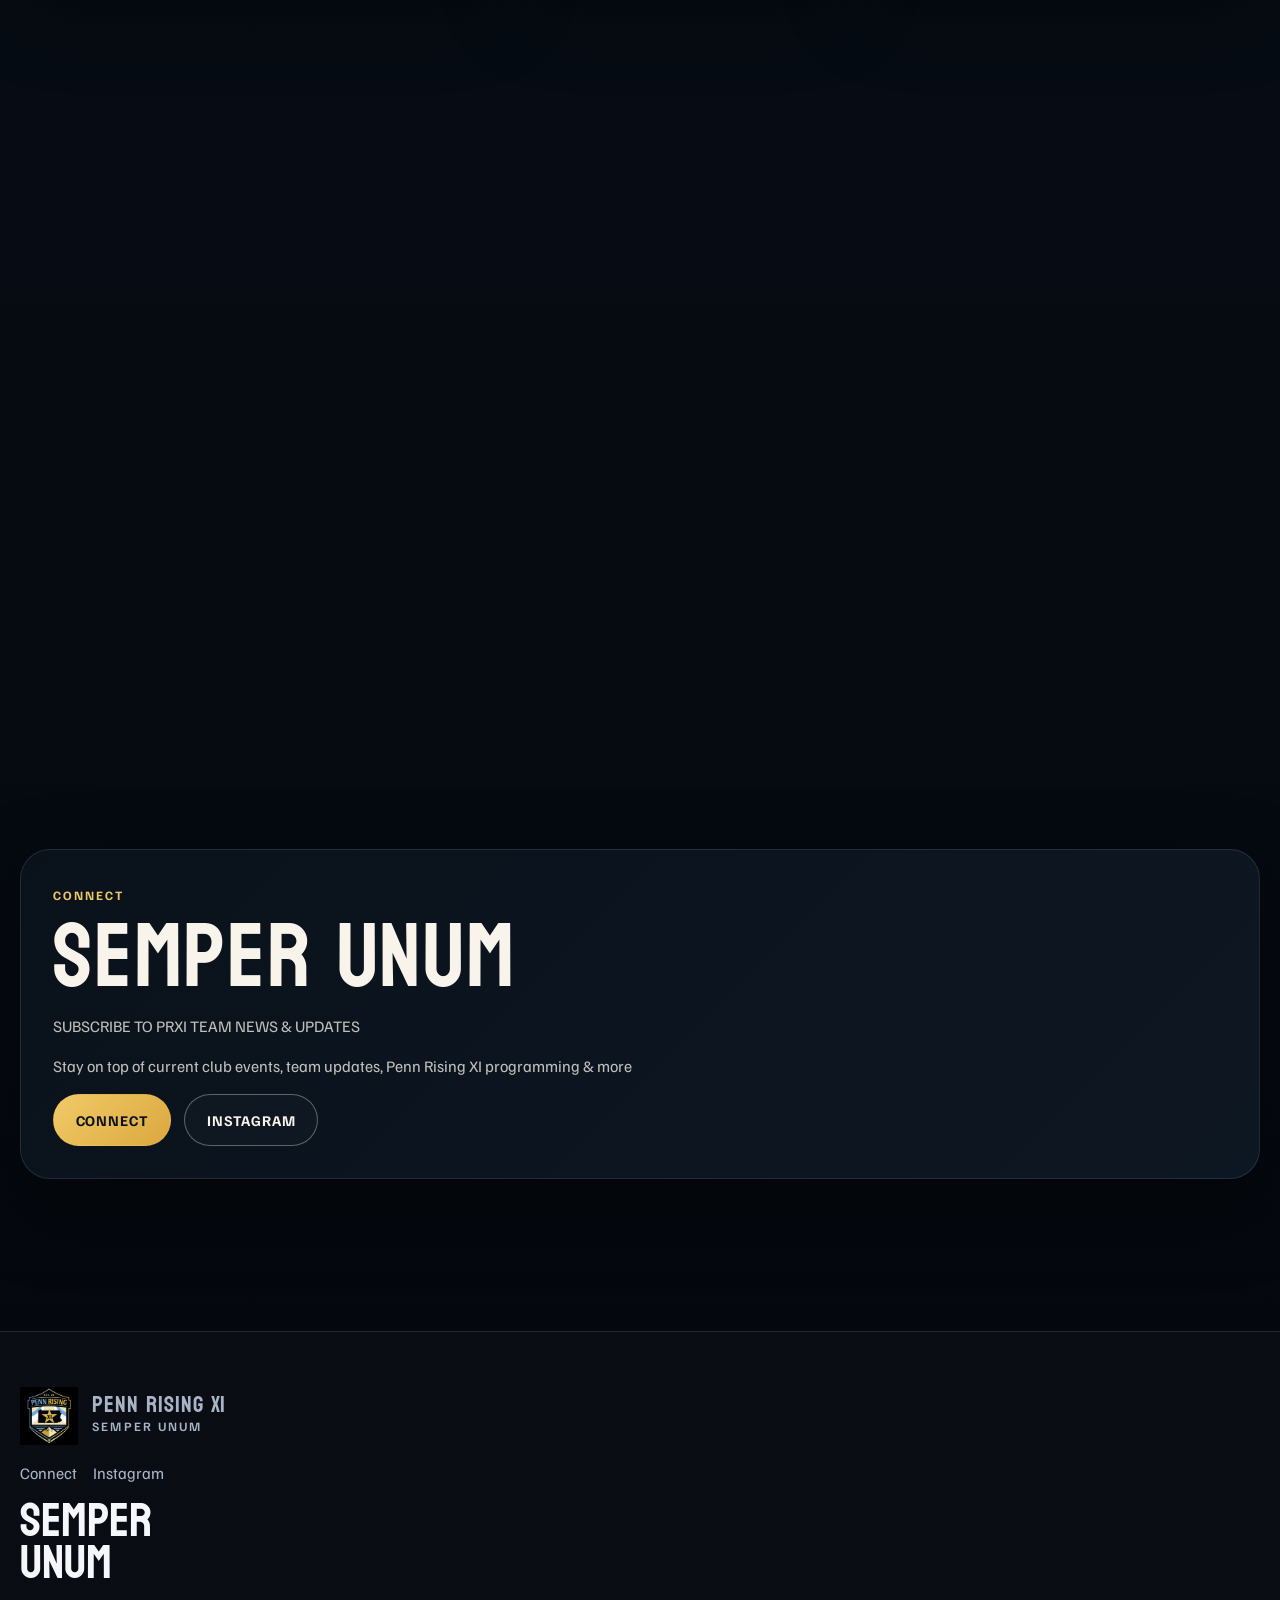
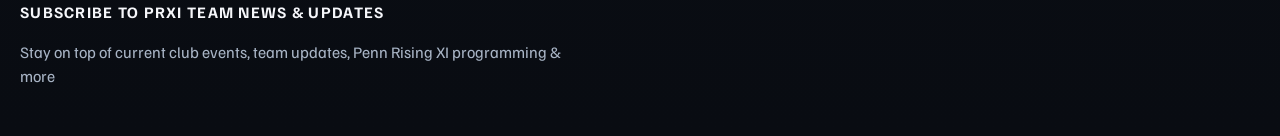
==== commit ca2161ff: "information update" ====
--- a/index.html
+++ b/index.html
@@ -11,7 +11,7 @@
   <header class="topbar">
     <div class="container nav">
       <a class="brand" href="index.html" aria-label="Penn Rising XI home">
-        <img src="assets/2026_PennRisingXI_Logo.webp" alt="Penn Rising XI crest">
+        <img src="assets/PRXILogo.png" alt="Penn Rising XI crest">
         <div>
           <p class="brand-title">Penn Rising XI</p>
           <p class="brand-subtitle">Semper Unum</p>
@@ -32,7 +32,7 @@
           <a href="contact.html" data-nav-link>FAQ</a>
         </nav>
         <div class="nav-actions">
-          <a class="btn btn-primary" href="tryouts.html">Join the Rising</a>
+          <a class="btn btn-primary" href="tryouts.html">Tryout Information</a>
         </div>
       </div>
     </div>
@@ -42,134 +42,93 @@
     <section class="hero">
       <div class="container hero-grid">
         <div class="hero-copy" data-reveal>
-          <span class="eyebrow">Greater Lehigh Valley</span>
-          <h1>penn rising xi is here</h1>
-          <p>Penn Rising XI represents a unified vision for the future of soccer in the Greater Lehigh Valley, bringing player development, elite competition, and regional identity under one crest.</p>
+          <span class="eyebrow">Item 1 of 3</span>
+          <h1>the rising premier club in eastern pennsylvania</h1>
+          <p>Competing at the highest STANDARDS of youth soccer.</p>
           <div class="hero-actions">
-            <a class="btn btn-primary" href="tryouts.html">Register for Tryouts</a>
-            <a class="btn btn-secondary" href="news.html">Club News</a>
+            <a class="btn btn-primary" href="news.html">Press Release</a>
+            <a class="btn btn-secondary" href="contact.html#player-form">Interested Player Form</a>
+            <a class="btn btn-secondary" href="tryouts.html">Tryout Information</a>
           </div>
         </div>
 
         <div class="hero-frame" data-reveal>
-          <img src="assets/HomePRXi.jpg" alt="Penn Rising XI players gathered beneath the club banner">
-          <div class="hero-badge">
-            <div>
-              <strong>2026 Launch</strong>
-              <span>One player pool. One pathway. One standard.</span>
-            </div>
-            <div>
-              <strong>Platforms</strong>
-              <span>MLS NEXT, Girls Academy, regional development.</span>
-            </div>
-          </div>
-        </div>
-      </div>
-    </section>
-
-    <section class="marquee" aria-label="club announcement">
-      <div class="marquee-track">
-        <span>penn rising xi is here</span>
-        <span>penn rising xi is here</span>
-        <span>penn rising xi is here</span>
-        <span>penn rising xi is here</span>
-        <span>penn rising xi is here</span>
-        <span>penn rising xi is here</span>
-      </div>
-    </section>
-
-    <section class="section">
-      <div class="container">
-        <article class="news-lead" data-reveal>
-          <img src="assets/MlsNextJersyPatch.jpg" alt="MLS NEXT patch on Penn Rising XI kit">
-          <div class="news-lead-copy">
-            <span class="eyebrow">Club News</span>
-            <h2>Penn Rising XI set to join MLS NEXT in 2026</h2>
-            <p>The club’s top-level pathway is being built to keep more high-level players local, raise standards across age groups, and create a clearer route into elite competition.</p>
-            <div class="hero-actions">
-              <a class="btn btn-primary" href="news.html">Read the Update</a>
-              <a class="btn btn-secondary" href="tryouts.html">View Tryouts</a>
-            </div>
-          </div>
-        </article>
-      </div>
-    </section>
-
-    <section class="section-tight">
-      <div class="container feature-band">
-        <div class="feature-band-inner">
-          <div class="feature-copy" data-reveal>
-            <span class="eyebrow">Unified Vision</span>
-            <h2>built to keep top players local</h2>
-            <p>The live Penn Rising XI site is direct about what the club stands for. This version now follows that lead: unified language, fewer generic marketing blocks, and clearer emphasis on player pathway, regional identity, and club standards.</p>
-          </div>
-          <div class="feature-image" data-reveal>
-            <img src="assets/WeRise.jpg" alt="Penn Rising XI players and coaches together">
-          </div>
+          <img src="assets/logowith playerbg.png" alt="Penn Rising XI crest over players in club colors">
         </div>
       </div>
     </section>
 
     <section class="section-tight">
       <div class="container">
-        <div class="section-header" data-reveal>
-          <span class="eyebrow">About</span>
-          <h2>philosophy, mission, and the badge</h2>
-          <p>The current live site organizes the brand around a few core story pages. These three sections now map to those same ideas.</p>
-        </div>
-        <div class="story-grid">
-          <article class="story-card" data-reveal>
-            <span class="card-label">Philosophy</span>
-            <h3>Development first. Standards always.</h3>
-            <p>Penn Rising XI is built around long-term player growth, serious coaching, and a clearer environment for families moving through elite youth soccer.</p>
-            <a class="story-link" href="about.html">Read Philosophy</a>
+        <div class="media-grid media-grid-wide">
+          <article class="media-card" data-reveal>
+            <img src="assets/players.png" alt="Penn Rising XI players training in light blue kits">
+            <div class="media-card-copy">
+              <span class="card-label">Boys Teams</span>
+              <h3>More Information Coming!</h3>
+            </div>
           </article>
-          <article class="story-card" data-reveal>
-            <span class="card-label">Mission</span>
-            <h3>A stronger pathway across the region.</h3>
-            <p>The club mission centers on reducing fragmentation, aligning competition platforms, and creating one connected structure from youth through recruiting years.</p>
-            <a class="story-link" href="pathway.html">Read Mission</a>
+          <article class="media-card" data-reveal>
+            <img src="assets/WeRise.png" alt="Penn Rising XI rise graphic with MLS NEXT branding">
+            <div class="media-card-copy">
+              <span class="card-label">Girls Teams</span>
+              <h3>More Information Coming!</h3>
+            </div>
           </article>
-          <article class="story-card" data-reveal>
-            <span class="card-label">The Badge</span>
-            <h3>One crest with one identity.</h3>
-            <p>The badge page now frames the mark as a signal of unity, ambition, and shared purpose rather than just a logo asset on its own.</p>
-            <a class="story-link" href="teams.html">Read The Badge</a>
+          <article class="media-card" data-reveal>
+            <img src="assets/logos with playerbg.png" alt="Penn Rising XI and MLS NEXT branding over a player image">
+            <div class="media-card-copy">
+              <span class="card-label">Rise With Us</span>
+              <h3>Contact us if you’re interested in joining the PRXI family!</h3>
+            </div>
           </article>
         </div>
       </div>
     </section>
 
-    <section class="section-tight">
-      <div class="container stats-grid">
-        <article class="story-card" data-reveal>
-          <span class="stat-value">one</span>
-          <p>Unified player pool from Quakertown and Upper Bucks through the greater Lehigh Valley.</p>
-        </article>
-        <article class="story-card" data-reveal>
-          <span class="stat-value">clear</span>
-          <p>Structured progression from foundation years to elite competition and recruiting support.</p>
-        </article>
-        <article class="story-card" data-reveal>
-          <span class="stat-value">local</span>
-          <p>A club model designed to keep more top players developing in-region.</p>
-        </article>
-        <article class="story-card" data-reveal>
-          <span class="stat-value">2026</span>
-          <p>The launch year for the next phase of Penn Rising XI competition and identity.</p>
-        </article>
+    <section class="section" id="player-form">
+      <div class="container form-layout">
+        <div class="content-block" data-reveal>
+          <span class="eyebrow">RISE WITH US</span>
+          <h2>Contact us if you’re interested in joining the PRXI family!</h2>
+        </div>
+        <form class="form-panel" data-reveal>
+          <div class="form-grid">
+            <div class="field field-full">
+              <label for="home-name">Name</label>
+              <input id="home-name" name="name" type="text" placeholder="Name">
+            </div>
+            <div class="field">
+              <label for="home-first-name">First Name(required)</label>
+              <input id="home-first-name" name="first-name" type="text" placeholder="First Name(required)" required>
+            </div>
+            <div class="field">
+              <label for="home-last-name">Last Name(required)</label>
+              <input id="home-last-name" name="last-name" type="text" placeholder="Last Name(required)" required>
+            </div>
+            <div class="field field-full">
+              <label for="home-email">Email(required)</label>
+              <input id="home-email" name="email" type="email" placeholder="Email(required)" required>
+            </div>
+            <div class="field field-full">
+              <label for="home-message">Tell Us More About Yourself</label>
+              <textarea id="home-message" name="message" placeholder="Tell Us More About Yourself"></textarea>
+            </div>
+          </div>
+        </form>
       </div>
     </section>
 
     <section class="section">
       <div class="container">
         <div class="cta-banner" data-reveal>
-          <span class="eyebrow">Join</span>
-          <h2>rise with us</h2>
-          <p>Families should be able to understand the next step immediately. The local site now makes tryouts and the FAQ the clearest conversion points, matching the tone and structure of the live site more closely.</p>
+          <span class="eyebrow">Connect</span>
+          <h2>semper unum</h2>
+          <p>SUBSCRIBE TO PRXI TEAM NEWS &amp; UPDATES</p>
+          <p>Stay on top of current club events, team updates, Penn Rising XI programming &amp; more</p>
           <div class="hero-actions">
-            <a class="btn btn-primary" href="tryouts.html">Open Tryout Details</a>
-            <a class="btn btn-secondary" href="contact.html">Read FAQ</a>
+            <a class="btn btn-primary" href="mailto:info@pennrisingxi.com">Connect</a>
+            <a class="btn btn-secondary" href="https://www.instagram.com/pennrisingxi/" target="_blank" rel="noreferrer">Instagram</a>
           </div>
         </div>
       </div>
@@ -178,42 +137,26 @@
 
   <footer class="footer">
     <div class="container">
-      <div class="footer-grid">
-        <div>
-          <a class="brand" href="index.html" aria-label="Penn Rising XI home">
-            <img src="assets/2026_PennRisingXI_Logo.webp" alt="Penn Rising XI crest">
-            <div>
-              <p class="brand-title">Penn Rising XI</p>
-              <p class="brand-subtitle">Semper Unum</p>
-            </div>
-          </a>
-          <p>Penn Rising XI represents a unified vision for soccer in the Greater Lehigh Valley.</p>
+      <div class="footer-stack">
+        <a class="brand" href="index.html" aria-label="Penn Rising XI home">
+          <img src="assets/PRXILogo.png" alt="Penn Rising XI crest">
+          <div>
+            <p class="brand-title">Penn Rising XI</p>
+            <p class="brand-subtitle">Semper Unum</p>
+          </div>
+        </a>
+        <div class="footer-links-inline">
+          <a href="mailto:info@pennrisingxi.com">Connect</a>
+          <a href="https://www.instagram.com/pennrisingxi/" target="_blank" rel="noreferrer">Instagram</a>
         </div>
-        <div>
-          <h4>Navigate</h4>
-          <ul class="footer-nav">
-            <li><a href="about.html">Philosophy</a></li>
-            <li><a href="pathway.html">Mission</a></li>
-            <li><a href="teams.html">The Badge</a></li>
-            <li><a href="tryouts.html">Tryouts</a></li>
-            <li><a href="contact.html">FAQ</a></li>
-          </ul>
+        <div class="footer-mantra">
+          <span>semper</span>
+          <span>unum</span>
         </div>
-        <div>
-          <h4>Connect</h4>
-          <ul class="footer-links">
-            <li><a href="mailto:info@pennrisingxi.com">Connect</a></li>
-            <li><a href="https://www.instagram.com/pennrisingxi/" target="_blank" rel="noreferrer">Instagram</a></li>
-          </ul>
-          <form class="newsletter">
-            <input type="email" placeholder="Email Address" aria-label="Email address">
-            <button class="btn btn-primary" type="submit">Sign Up</button>
-          </form>
+        <div class="footer-subscribe">
+          <h4>SUBSCRIBE TO PRXI TEAM NEWS &amp; UPDATES</h4>
+          <p>Stay on top of current club events, team updates, Penn Rising XI programming &amp; more</p>
         </div>
-      </div>
-      <div class="footer-bottom">
-        <span>© 2026 Penn Rising XI</span>
-        <span>semper unum</span>
       </div>
     </div>
   </footer>
--- a/css/styles.css
+++ b/css/styles.css
@@ -1,21 +1,23 @@
 @import url("https://fonts.googleapis.com/css2?family=Bayon&family=Familjen+Grotesk:wght@400;500;600;700&display=swap");
 
 :root {
-  --bg: #f2ede4;
-  --paper: #f8f4ec;
-  --surface: #efe8dc;
-  --surface-strong: #e4d8c5;
-  --ink: #111111;
-  --muted: #5f584f;
-  --line: rgba(17, 17, 17, 0.14);
-  --line-strong: rgba(17, 17, 17, 0.28);
-  --accent: #cbaa6b;
-  --accent-deep: #8f6f3f;
+  --bg: #060b14;
+  --bg-deep: #02050a;
+  --paper: #0d1622;
+  --surface: rgba(14, 25, 38, 0.82);
+  --surface-strong: rgba(7, 14, 24, 0.94);
+  --ink: #f6f7fb;
+  --muted: #a8b4c5;
+  --line: rgba(152, 184, 223, 0.15);
+  --line-strong: rgba(152, 184, 223, 0.3);
+  --accent: #f0ca68;
+  --accent-soft: #8ec5ff;
+  --accent-deep: #ffd870;
   --container: 1240px;
   --nav-height: 92px;
-  --radius: 28px;
-  --radius-sm: 18px;
-  --shadow: 0 26px 60px rgba(17, 17, 17, 0.08);
+  --radius: 30px;
+  --radius-sm: 20px;
+  --shadow: 0 28px 80px rgba(0, 0, 0, 0.45);
   --transition: 180ms ease;
 }
 
@@ -32,8 +34,9 @@
 body {
   margin: 0;
   background:
-    radial-gradient(circle at top right, rgba(203, 170, 107, 0.14), transparent 28%),
-    linear-gradient(180deg, #f6f1e7 0%, #f2ede4 100%);
+    radial-gradient(circle at top left, rgba(142, 197, 255, 0.1), transparent 24%),
+    radial-gradient(circle at top right, rgba(240, 202, 104, 0.12), transparent 26%),
+    linear-gradient(180deg, #09111a 0%, #04070d 100%);
   color: var(--ink);
   font-family: "Familjen Grotesk", Arial, sans-serif;
   line-height: 1.5;
@@ -75,10 +78,10 @@
 .news-date {
   display: inline-block;
   margin-bottom: 0.85rem;
-  color: var(--accent-deep);
-  font-size: 0.82rem;
+  color: var(--accent);
+  font-size: 0.8rem;
   font-weight: 700;
-  letter-spacing: 0.14em;
+  letter-spacing: 0.16em;
   text-transform: uppercase;
 }
 
@@ -101,6 +104,8 @@
 }
 
 .section-header {
+  position: relative;
+  z-index: 1;
   display: grid;
   gap: 0.9rem;
   max-width: 760px;
@@ -113,7 +118,7 @@
 .content-block h2,
 .cta-banner h2,
 .faq-hero h1 {
-  font-size: clamp(3rem, 7vw, 5.6rem);
+  font-size: clamp(3rem, 7vw, 5.8rem);
 }
 
 .section-header p,
@@ -125,7 +130,9 @@
 .footer a,
 .panel p,
 .faq-answer,
-.team-card p {
+.team-card p,
+.media-card-copy p,
+.news-lead-copy p {
   color: var(--muted);
 }
 
@@ -133,15 +140,16 @@
   position: sticky;
   top: 0;
   z-index: 40;
-  backdrop-filter: blur(12px);
-  background: rgba(246, 241, 231, 0.86);
+  backdrop-filter: blur(18px);
+  background: rgba(4, 10, 18, 0.72);
   border-bottom: 1px solid transparent;
   transition: border-color var(--transition), box-shadow var(--transition), background var(--transition);
 }
 
 .topbar.scrolled {
   border-color: var(--line);
-  box-shadow: 0 10px 26px rgba(17, 17, 17, 0.06);
+  box-shadow: 0 10px 30px rgba(0, 0, 0, 0.3);
+  background: rgba(4, 10, 18, 0.9);
 }
 
 .nav {
@@ -205,7 +213,7 @@
 
 .nav-links a:hover,
 .nav-links a.active {
-  color: var(--accent-deep);
+  color: var(--accent);
 }
 
 .nav-actions {
@@ -219,7 +227,7 @@
   height: 48px;
   border: 1px solid var(--line);
   border-radius: 999px;
-  background: rgba(255, 255, 255, 0.42);
+  background: rgba(255, 255, 255, 0.04);
   color: var(--ink);
   align-items: center;
   justify-content: center;
@@ -279,31 +287,32 @@
 }
 
 .btn-primary {
-  background: var(--ink);
-  color: #f8f4ec;
+  background: linear-gradient(135deg, var(--accent) 0%, #dca83e 100%);
+  color: #09111a;
 }
 
 .btn-primary:hover {
-  background: #000000;
+  background: linear-gradient(135deg, #ffd978 0%, #dfa944 100%);
 }
 
 .btn-secondary {
   border-color: var(--line-strong);
-  background: transparent;
+  background: rgba(255, 255, 255, 0.02);
   color: var(--ink);
 }
 
 .btn-secondary:hover {
-  border-color: var(--ink);
+  border-color: var(--accent-soft);
+  color: var(--accent-soft);
 }
 
 .hero {
-  padding: 2.5rem 0 4rem;
+  padding: 2.8rem 0 4rem;
 }
 
 .hero-grid {
   display: grid;
-  grid-template-columns: 1.05fr 0.95fr;
+  grid-template-columns: 1.02fr 0.98fr;
   gap: 2rem;
   align-items: end;
 }
@@ -311,11 +320,11 @@
 .hero-copy {
   display: grid;
   gap: 1rem;
-  padding: 2rem 0;
+  padding: 2.5rem 0;
 }
 
 .hero-copy h1 {
-  font-size: clamp(4rem, 10vw, 8.8rem);
+  font-size: clamp(4.2rem, 10vw, 8.8rem);
   max-width: 7.2ch;
 }
 
@@ -333,17 +342,39 @@
   margin-top: 0.8rem;
 }
 
+.hero-frame,
+.feature-image,
+.media-block,
+.media-card,
+.page-hero-media,
+.cta-banner-image {
+  overflow: hidden;
+  border-radius: var(--radius);
+  border: 1px solid var(--line);
+  background: var(--surface-strong);
+  box-shadow: var(--shadow);
+}
+
 .hero-frame {
   position: relative;
   min-height: 620px;
-  overflow: hidden;
-  border-radius: var(--radius);
-  border: 1px solid var(--line);
-  box-shadow: var(--shadow);
-  background: #d9c39c;
-}
-
-.hero-frame img {
+}
+
+.hero-frame::after,
+.page-hero-rich::after {
+  content: "";
+  position: absolute;
+  inset: 0;
+  background: linear-gradient(180deg, rgba(1, 6, 14, 0.08), rgba(1, 6, 14, 0.68));
+  pointer-events: none;
+}
+
+.hero-frame img,
+.feature-image img,
+.media-block img,
+.page-hero-media img,
+.cta-banner-image img,
+.media-card img {
   width: 100%;
   height: 100%;
   object-fit: cover;
@@ -354,13 +385,15 @@
   left: 1rem;
   right: 1rem;
   bottom: 1rem;
+  z-index: 1;
   display: flex;
   justify-content: space-between;
   gap: 1rem;
   padding: 1rem 1.15rem;
   border-radius: 18px;
-  background: rgba(17, 17, 17, 0.82);
+  background: rgba(4, 10, 18, 0.82);
   color: #f8f4ec;
+  border: 1px solid rgba(255, 255, 255, 0.08);
 }
 
 .hero-badge strong,
@@ -372,6 +405,7 @@
   font-size: 0.78rem;
   letter-spacing: 0.14em;
   text-transform: uppercase;
+  color: var(--accent);
 }
 
 .hero-badge span {
@@ -383,7 +417,7 @@
   overflow: hidden;
   border-top: 1px solid var(--line);
   border-bottom: 1px solid var(--line);
-  background: var(--paper);
+  background: rgba(255, 255, 255, 0.02);
 }
 
 .marquee-track {
@@ -400,6 +434,7 @@
   letter-spacing: 0.06em;
   text-transform: lowercase;
   white-space: nowrap;
+  color: rgba(255, 255, 255, 0.82);
 }
 
 .news-lead,
@@ -409,11 +444,12 @@
 .team-card,
 .form-panel,
 .table-wrap,
-.faq-item {
+.faq-item,
+.content-block {
   border: 1px solid var(--line);
   border-radius: var(--radius-sm);
-  background: rgba(255, 255, 255, 0.38);
-  box-shadow: 0 18px 48px rgba(17, 17, 17, 0.04);
+  background: linear-gradient(180deg, rgba(13, 22, 34, 0.88), rgba(8, 14, 24, 0.92));
+  box-shadow: 0 18px 48px rgba(0, 0, 0, 0.22);
 }
 
 .news-lead {
@@ -448,7 +484,8 @@
 .form-layout,
 .two-column,
 .content-grid,
-.stats-grid {
+.stats-grid,
+.media-grid {
   display: grid;
   gap: 1.5rem;
 }
@@ -457,8 +494,13 @@
   grid-template-columns: repeat(3, minmax(0, 1fr));
 }
 
-.news-grid {
+.news-grid,
+.media-grid {
   grid-template-columns: repeat(2, minmax(0, 1fr));
+}
+
+.media-grid-wide {
+  grid-template-columns: 1.2fr 0.8fr 1fr;
 }
 
 .pathway-grid,
@@ -478,7 +520,8 @@
 .news-card,
 .team-card,
 .panel,
-.form-panel {
+.form-panel,
+.content-block {
   padding: 1.5rem;
 }
 
@@ -487,7 +530,8 @@
 .team-card h3,
 .panel h3,
 .form-panel h3,
-.faq-question {
+.faq-question,
+.media-card-copy h3 {
   margin: 0 0 0.75rem;
   font-size: 1.32rem;
   line-height: 1.1;
@@ -502,13 +546,14 @@
   font-weight: 700;
   letter-spacing: 0.08em;
   text-transform: uppercase;
+  color: var(--accent-soft);
 }
 
 .feature-band {
   padding: 1.4rem;
   border: 1px solid var(--line);
   border-radius: var(--radius);
-  background: linear-gradient(135deg, rgba(203, 170, 107, 0.22), rgba(255, 255, 255, 0.4));
+  background: linear-gradient(135deg, rgba(142, 197, 255, 0.1), rgba(240, 202, 104, 0.08));
 }
 
 .feature-band-inner {
@@ -530,20 +575,39 @@
   font-size: 1.06rem;
 }
 
-.feature-image,
-.media-block {
-  overflow: hidden;
-  border-radius: calc(var(--radius) - 8px);
-  border: 1px solid var(--line);
-  background: var(--surface);
-}
-
 .feature-image img,
 .media-block img {
-  width: 100%;
-  height: 100%;
   min-height: 360px;
-  object-fit: cover;
+}
+
+.media-card {
+  position: relative;
+  min-height: 320px;
+}
+
+.media-card-link {
+  transition: transform var(--transition), border-color var(--transition), box-shadow var(--transition);
+}
+
+.media-card-link:hover {
+  transform: translateY(-4px);
+  border-color: var(--accent-soft);
+  box-shadow: 0 24px 70px rgba(0, 0, 0, 0.34);
+}
+
+.media-card::after {
+  content: "";
+  position: absolute;
+  inset: 0;
+  background: linear-gradient(180deg, rgba(4, 10, 18, 0.02), rgba(4, 10, 18, 0.78));
+}
+
+.media-card-copy {
+  position: absolute;
+  right: 1.2rem;
+  bottom: 1.2rem;
+  left: 1.2rem;
+  z-index: 1;
 }
 
 .stats-grid .story-card {
@@ -560,11 +624,28 @@
 }
 
 .page-hero {
+  position: relative;
   padding: 3rem 0 2rem;
 }
 
 .page-hero-inner {
-  padding: 2.2rem 0 1rem;
+  position: relative;
+  z-index: 1;
+  padding: 4rem 0 2rem;
+}
+
+.page-hero-rich {
+  min-height: 480px;
+}
+
+.page-hero-media {
+  position: absolute;
+  inset: 1.25rem 1rem 0;
+  border-radius: 30px;
+}
+
+.page-hero-media img {
+  filter: saturate(1.02) brightness(0.7);
 }
 
 .breadcrumbs {
@@ -577,7 +658,7 @@
 }
 
 .breadcrumbs span:last-child {
-  color: var(--accent-deep);
+  color: var(--accent);
 }
 
 .faq-list {
@@ -611,11 +692,26 @@
   flex: 0 0 auto;
   font-size: 1.35rem;
   font-weight: 700;
+  color: var(--accent);
 }
 
 .faq-answer {
   display: none;
   padding: 0 1.4rem 1.4rem;
+}
+
+.faq-answer a,
+.content-block a,
+.panel a,
+.simple-list a {
+  color: var(--accent-soft);
+}
+
+.faq-answer a:hover,
+.content-block a:hover,
+.panel a:hover,
+.simple-list a:hover {
+  color: var(--accent);
 }
 
 .faq-item.open .faq-answer {
@@ -648,7 +744,7 @@
   width: 0.38rem;
   height: 0.38rem;
   border-radius: 50%;
-  background: var(--accent-deep);
+  background: var(--accent);
 }
 
 .table-wrap {
@@ -673,14 +769,15 @@
   font-weight: 700;
   letter-spacing: 0.12em;
   text-transform: uppercase;
+  color: var(--accent-soft);
 }
 
 .badge {
   display: inline-flex;
   padding: 0.35rem 0.72rem;
   border-radius: 999px;
-  background: rgba(143, 111, 63, 0.12);
-  color: var(--accent-deep);
+  background: rgba(240, 202, 104, 0.12);
+  color: var(--accent);
   font-size: 0.82rem;
   font-weight: 700;
   letter-spacing: 0.04em;
@@ -699,7 +796,7 @@
 
 .timeline-year {
   margin-bottom: 0.45rem;
-  color: var(--accent-deep);
+  color: var(--accent);
   font-size: 0.78rem;
   font-weight: 700;
   letter-spacing: 0.12em;
@@ -717,6 +814,28 @@
   object-fit: cover;
   border-radius: 14px;
   margin-bottom: 1rem;
+}
+
+.media-block-logo {
+  display: grid;
+  place-items: center;
+  padding: 2rem;
+}
+
+.media-block-logo img {
+  max-width: min(420px, 100%);
+  min-height: 0;
+  object-fit: contain;
+}
+
+.media-block-inline {
+  margin-top: 1.5rem;
+}
+
+.media-block-inline img {
+  min-height: 220px;
+  object-fit: contain;
+  background: #000;
 }
 
 .form-grid {
@@ -747,7 +866,7 @@
   padding: 0.95rem 1rem;
   border: 1px solid var(--line-strong);
   border-radius: 14px;
-  background: rgba(255, 255, 255, 0.72);
+  background: rgba(255, 255, 255, 0.04);
   color: var(--ink);
 }
 
@@ -761,15 +880,22 @@
 .field textarea:focus,
 .newsletter input:focus {
   outline: none;
-  border-color: var(--ink);
+  border-color: var(--accent-soft);
+}
+
+.field input::placeholder,
+.field textarea::placeholder,
+.newsletter input::placeholder {
+  color: rgba(246, 247, 251, 0.42);
 }
 
 .cta-banner {
   padding: 2rem;
   border: 1px solid var(--line);
   border-radius: var(--radius);
-  background: var(--ink);
+  background: linear-gradient(135deg, rgba(10, 18, 28, 0.96), rgba(14, 24, 36, 0.96));
   color: #f8f4ec;
+  box-shadow: var(--shadow);
 }
 
 .cta-banner p {
@@ -777,21 +903,57 @@
   color: rgba(248, 244, 236, 0.76);
 }
 
-.cta-banner .btn-primary {
-  background: #f8f4ec;
-  color: var(--ink);
-}
-
 .cta-banner .btn-secondary {
   border-color: rgba(248, 244, 236, 0.34);
   color: #f8f4ec;
+}
+
+.cta-banner-split {
+  display: grid;
+  grid-template-columns: 1fr 360px;
+  gap: 1.5rem;
+  align-items: center;
+}
+
+.cta-banner-image {
+  min-height: 260px;
 }
 
 .footer {
   margin-top: 4rem;
   padding: 3.4rem 0 2rem;
   border-top: 1px solid var(--line);
-  background: rgba(255, 255, 255, 0.38);
+  background: rgba(255, 255, 255, 0.02);
+}
+
+.resource-stack {
+  display: grid;
+  gap: 1.5rem;
+}
+
+.footer-stack {
+  display: grid;
+  gap: 1rem;
+  justify-items: start;
+}
+
+.footer-links-inline {
+  display: flex;
+  flex-wrap: wrap;
+  gap: 1rem;
+}
+
+.footer-mantra {
+  display: grid;
+  gap: 0.1rem;
+  font-family: "Bayon", Impact, sans-serif;
+  font-size: clamp(2rem, 6vw, 3rem);
+  line-height: 0.85;
+  text-transform: lowercase;
+}
+
+.footer-subscribe {
+  max-width: 560px;
 }
 
 .footer-grid {
@@ -866,12 +1028,15 @@
   .footer-grid,
   .pathway-grid,
   .team-grid,
-  .stats-grid {
+  .stats-grid,
+  .cta-banner-split,
+  .media-grid-wide {
     grid-template-columns: 1fr;
   }
 
   .story-grid,
-  .news-grid {
+  .news-grid,
+  .media-grid {
     grid-template-columns: 1fr;
   }
 
@@ -894,7 +1059,7 @@
     padding: 1rem;
     border: 1px solid var(--line);
     border-radius: 22px;
-    background: rgba(248, 244, 236, 0.96);
+    background: rgba(8, 14, 24, 0.98);
     box-shadow: var(--shadow);
   }
 
@@ -913,6 +1078,14 @@
   .nav-actions .btn {
     width: 100%;
   }
+
+  .hero-badge {
+    flex-direction: column;
+  }
+
+  .page-hero-rich {
+    min-height: 420px;
+  }
 }
 
 @media (max-width: 640px) {
@@ -920,10 +1093,12 @@
     padding: 4.25rem 0;
   }
 
-  .section-tight,
-  .hero,
-  .page-hero-inner {
-    padding: 3.2rem 0;
+  .section-tight {
+    padding: 3rem 0;
+  }
+
+  .container {
+    width: min(var(--container), calc(100% - 1.25rem));
   }
 
   .hero-copy h1,
@@ -933,29 +1108,33 @@
   .content-block h2,
   .cta-banner h2,
   .faq-hero h1 {
-    font-size: clamp(2.8rem, 18vw, 5rem);
-  }
-
-  .hero-badge {
-    flex-direction: column;
-  }
-
-  .hero-actions,
+    font-size: clamp(2.8rem, 18vw, 4.6rem);
+  }
+
+  .news-lead-copy,
+  .story-card,
+  .news-card,
+  .team-card,
+  .panel,
+  .form-panel,
+  .content-block,
+  .cta-banner {
+    padding: 1.2rem;
+  }
+
+  .page-hero-media {
+    inset: 0.75rem 0.625rem 0;
+  }
+
+  .page-hero-inner {
+    padding-top: 3rem;
+  }
+
+  .form-grid {
+    grid-template-columns: 1fr;
+  }
+
   .newsletter {
     flex-direction: column;
   }
-
-  .hero-actions .btn,
-  .newsletter .btn,
-  .form-grid {
-    width: 100%;
-  }
-
-  .form-grid {
-    grid-template-columns: 1fr;
-  }
-
-  .brand-subtitle {
-    display: none;
-  }
-}
+}
